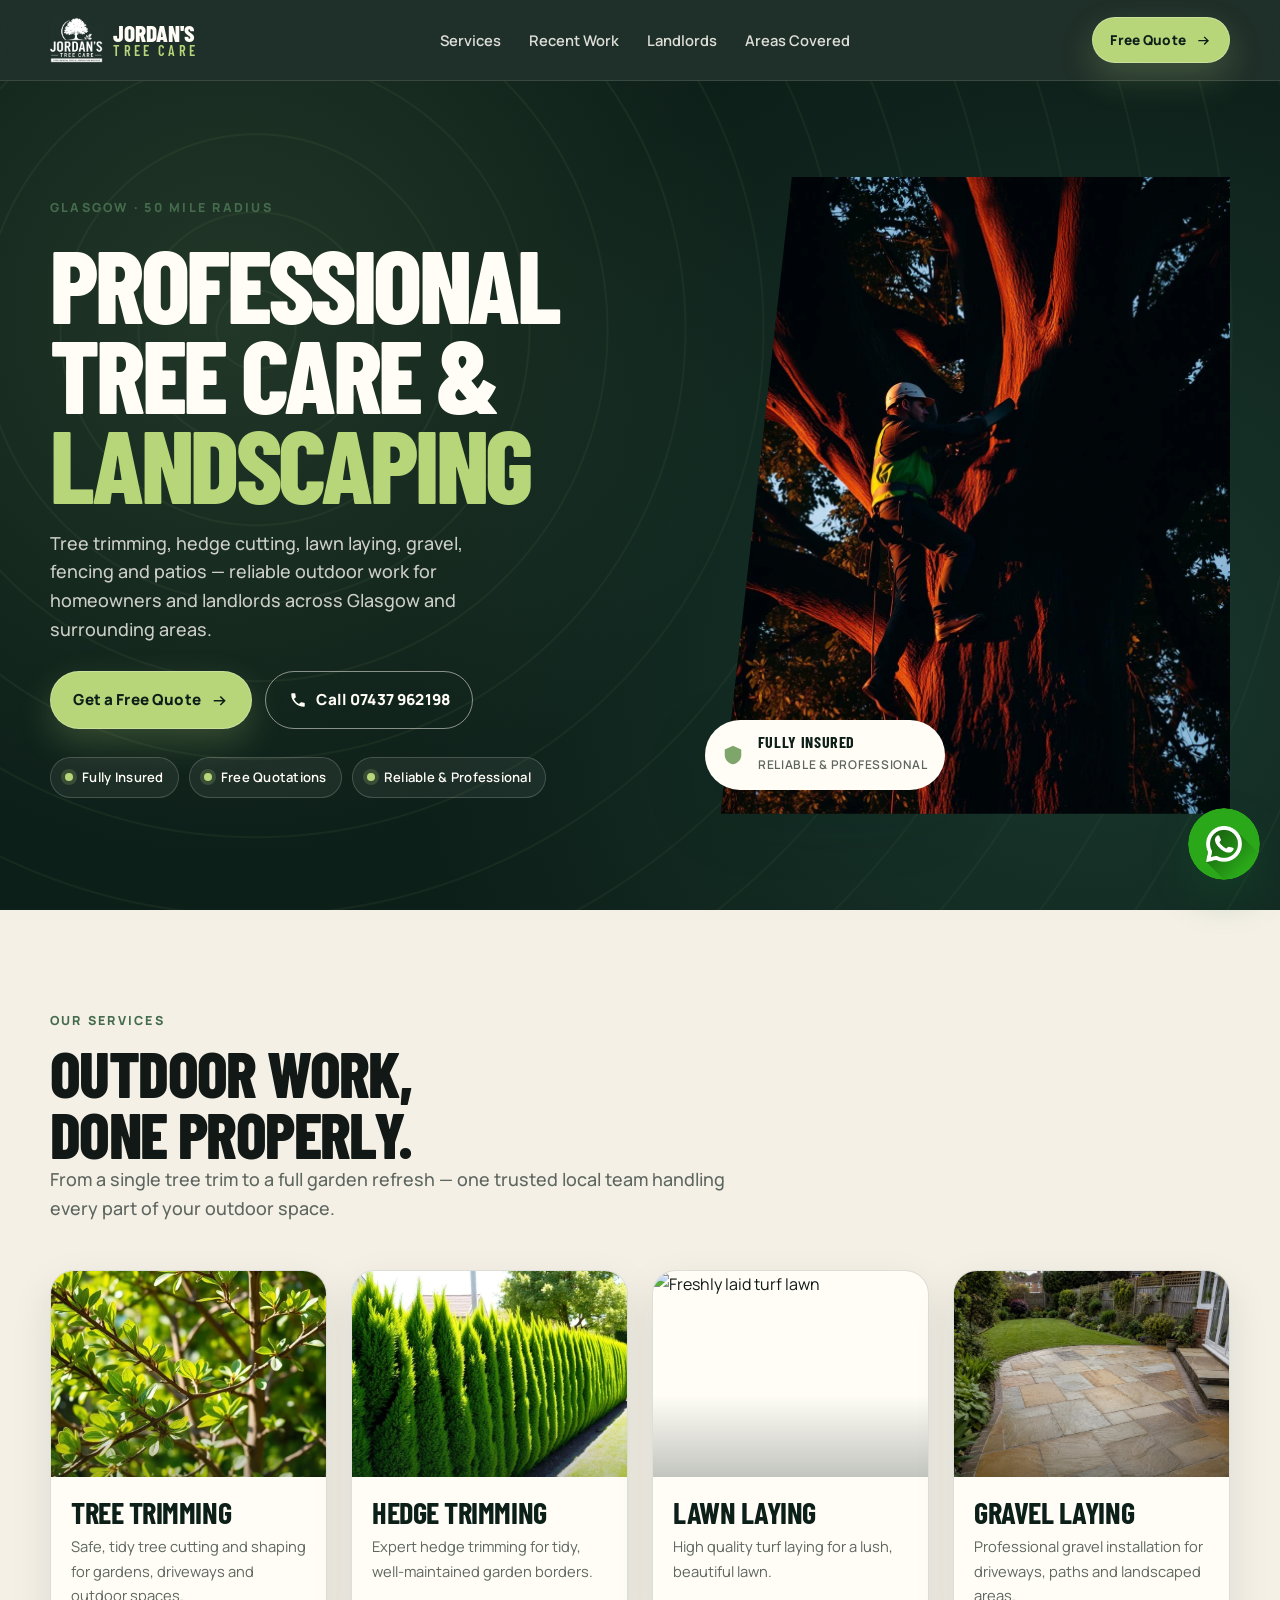
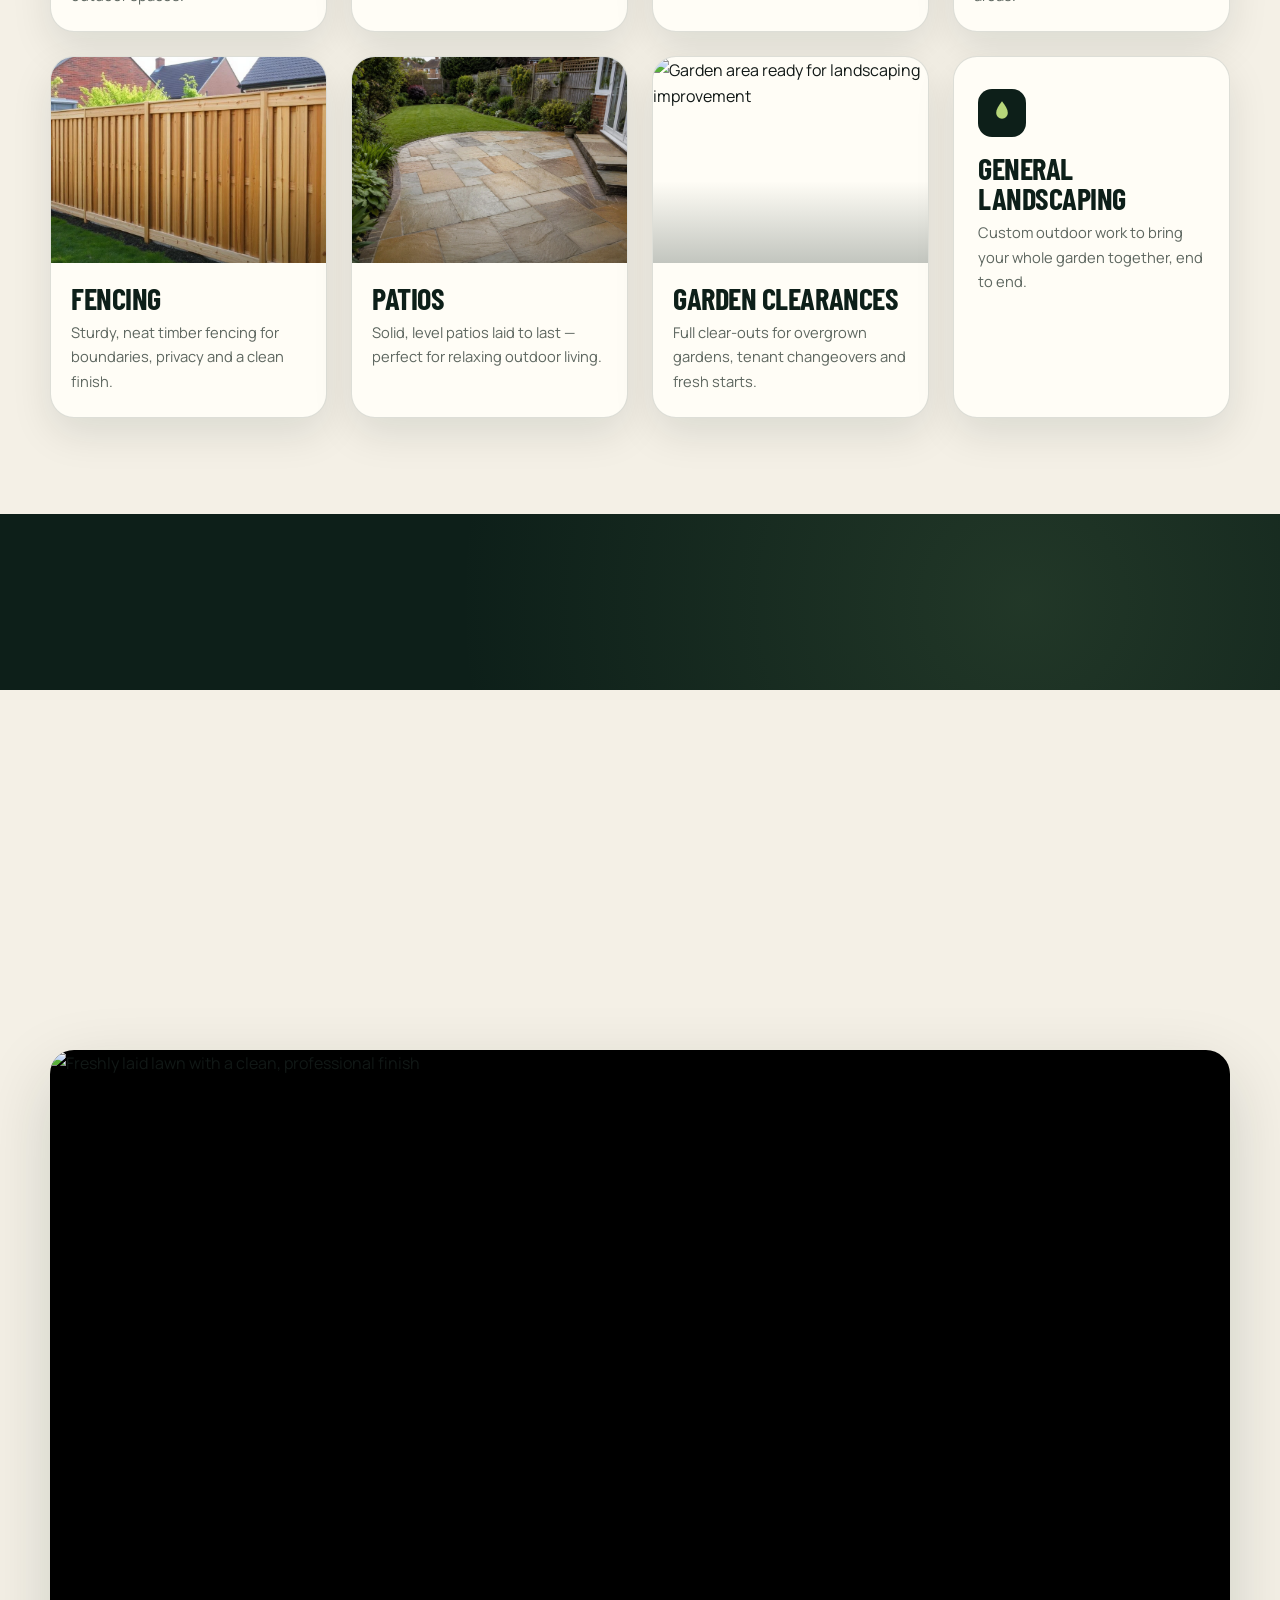
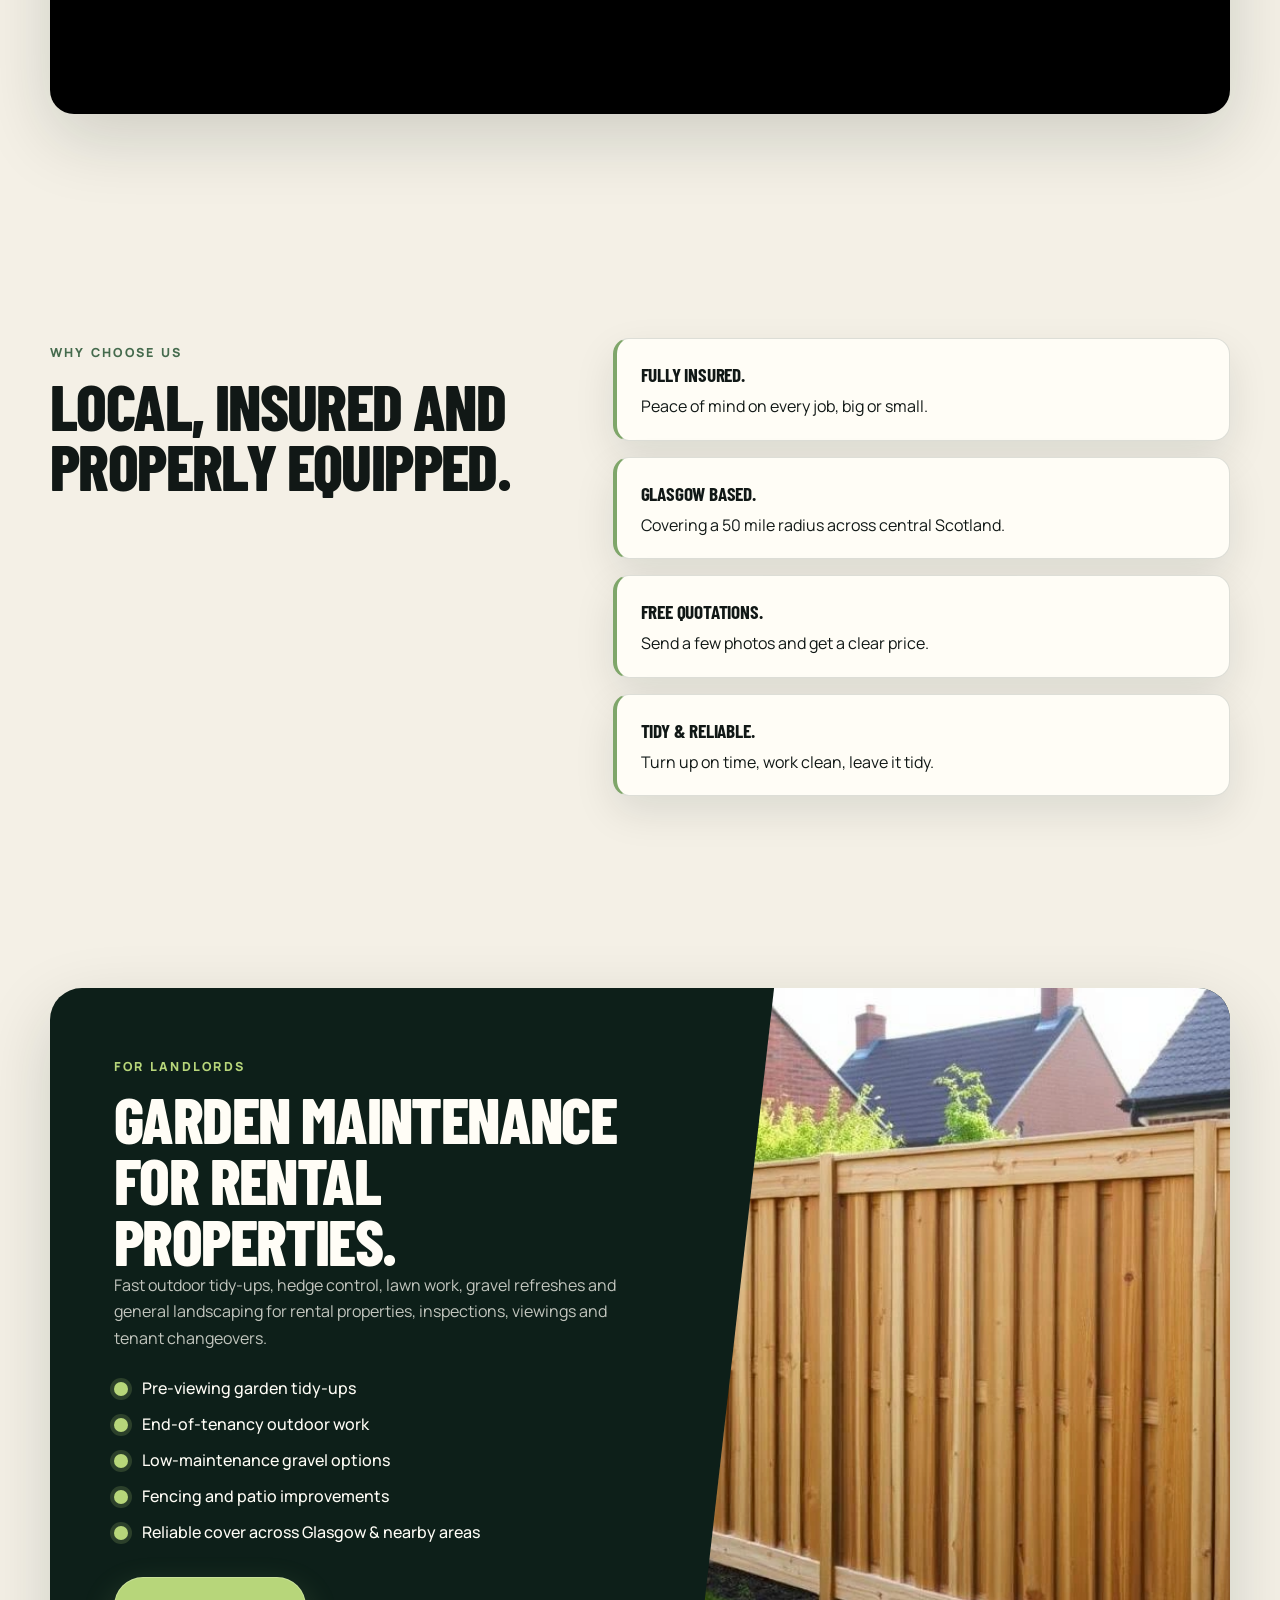
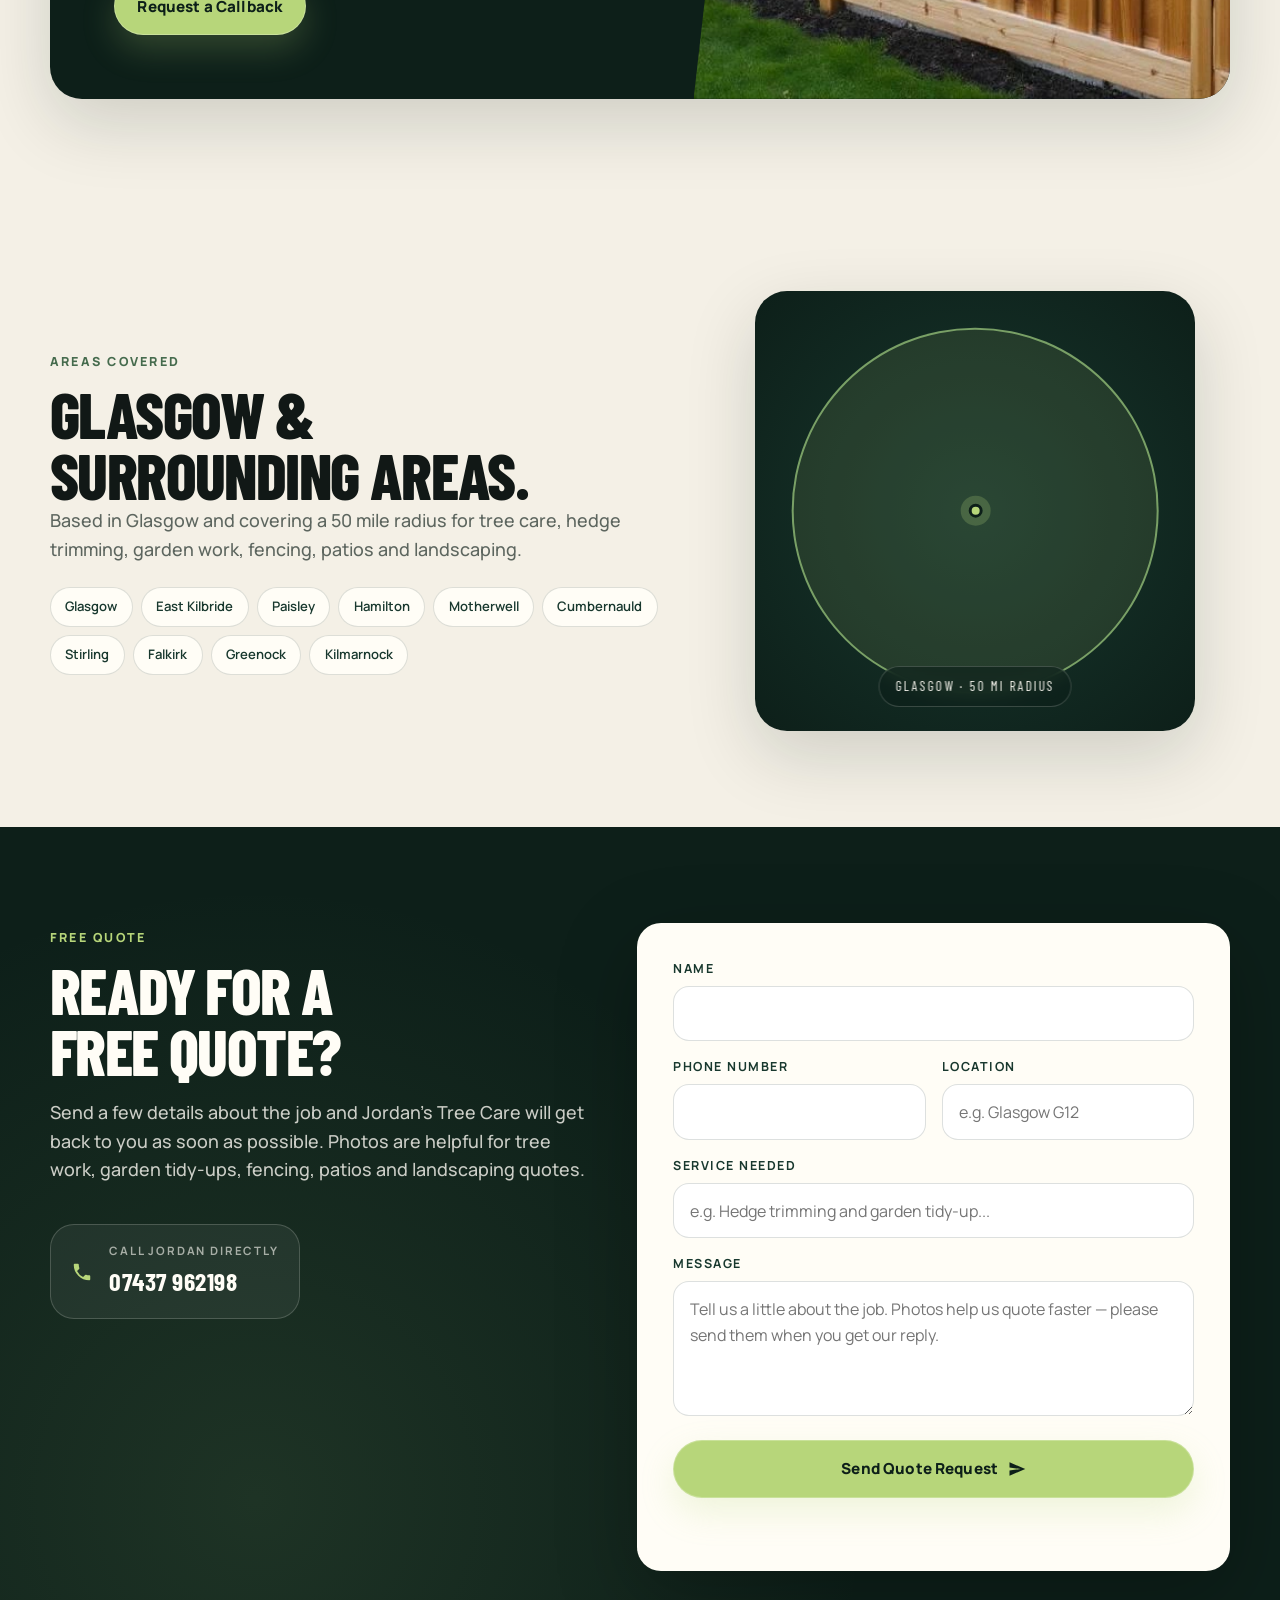
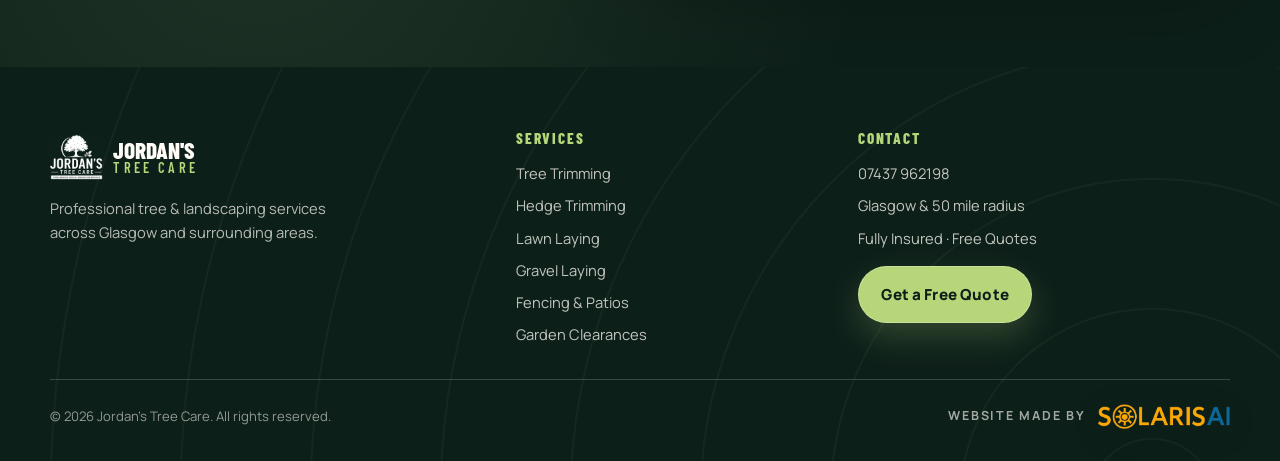
==== index.html @ fb79bbb8 "Add files via upload" ====
<!DOCTYPE html>
<html lang="en-GB">
<head>
  <meta charset="UTF-8">
  <meta name="viewport" content="width=device-width, initial-scale=1.0">
  <title>Jordan's Tree Care | Tree Care & Landscaping in Glasgow</title>
  <meta name="description" content="Professional tree care, hedge trimming, lawn laying, gravel work, fencing, patios and landscaping across Glasgow and surrounding areas. Free quotations available.">
  <link rel="icon" href="favicon.ico" type="image/x-icon">
  <link rel="shortcut icon" href="favicon.ico" type="image/x-icon">
  <link rel="stylesheet" href="styles.css">
</head>
<body>

<!-- HEADER -->
<header id="top" class="site-header">
  <div class="container header-inner">
    <a href="#top" class="logo" aria-label="Jordan's Tree Care home">
      <img src="assets/logo-small.png" alt="" class="logo-mark" width="320" height="273">
      <span class="logo-text">
        <span class="logo-top">Jordan's</span>
        <span class="logo-sub">Tree Care</span>
      </span>
    </a>
    <nav class="nav" aria-label="Primary">
      <ul>
        <li><a href="#services">Services</a></li>
        <li><a href="#work">Recent Work</a></li>
        <li><a href="#landlords">Landlords</a></li>
        <li><a href="#areas">Areas Covered</a></li>
      </ul>
    </nav>
    <a href="#quote" class="btn-primary header-cta">
      <span>Free Quote</span>
      <svg viewBox="0 0 24 24" width="16" height="16" aria-hidden="true"><path fill="currentColor" d="M5 12h12l-4-4 1.4-1.4L21 13l-6.6 6.4L13 18l4-4H5z"/></svg>
    </a>
    <button class="menu-toggle" id="menuToggle" aria-label="Open menu" aria-expanded="false" aria-controls="mobileMenu">
      <span></span><span></span><span></span>
    </button>
  </div>
  <div class="mobile-menu" id="mobileMenu" hidden>
    <a href="#services">Services</a>
    <a href="#work">Recent Work</a>
    <a href="#landlords">Landlords</a>
    <a href="#areas">Areas Covered</a>
    <a href="#quote" class="btn-primary">Get a Free Quote</a>
    <a href="tel:07437962198" class="btn-secondary">Call 07437 962198</a>
  </div>
</header>

<main>

<!-- HERO -->
<section id="hero" class="hero">
  <div class="hero-bg" aria-hidden="true"></div>
  <div class="container hero-grid">
    <div class="hero-text reveal">
      <span class="eyebrow">Glasgow · 50 Mile Radius</span>
      <h1 class="hero-title">Professional<br>Tree Care &<br><span class="accent">Landscaping</span></h1>
      <p class="text-large">Tree trimming, hedge cutting, lawn laying, gravel, fencing and patios &mdash; reliable outdoor work for homeowners and landlords across Glasgow and surrounding areas.</p>
      <div class="hero-ctas">
        <a href="#quote" class="btn-primary">
          Get a Free Quote
          <svg viewBox="0 0 24 24" width="18" height="18" aria-hidden="true"><path fill="currentColor" d="M5 12h12l-4-4 1.4-1.4L21 13l-6.6 6.4L13 18l4-4H5z"/></svg>
        </a>
        <a href="tel:07437962198" class="btn-secondary btn-secondary-light">
          <svg viewBox="0 0 24 24" width="18" height="18" aria-hidden="true"><path fill="currentColor" d="M6.6 10.8a15 15 0 006.6 6.6l2.2-2.2a1 1 0 011-.25 11.4 11.4 0 003.6.58 1 1 0 011 1V20a1 1 0 01-1 1A17 17 0 013 4a1 1 0 011-1h3.5a1 1 0 011 1 11.4 11.4 0 00.58 3.6 1 1 0 01-.25 1z"/></svg>
          Call 07437 962198
        </a>
      </div>
      <ul class="trust-row" aria-label="Trust signals">
        <li class="trust-badge"><span class="dot"></span>Fully Insured</li>
        <li class="trust-badge"><span class="dot"></span>Free Quotations</li>
        <li class="trust-badge"><span class="dot"></span>Reliable &amp; Professional</li>
      </ul>
    </div>
    <div class="hero-image reveal">
      <img src="assets/hero.webp" alt="Professional arborist climbing and pruning a large tree at golden hour" width="1024" height="1280" fetchpriority="high">
      <div class="hero-badge">
        <svg viewBox="0 0 24 24" width="22" height="22" aria-hidden="true"><path fill="currentColor" d="M12 2l9 4v6c0 5-3.8 9.4-9 10-5.2-.6-9-5-9-10V6z"/></svg>
        <div>
          <strong>Fully Insured</strong>
          <span>Reliable &amp; Professional</span>
        </div>
      </div>
    </div>
  </div>
</section>

<!-- SERVICES -->
<section id="services" class="section services">
  <div class="container">
    <div class="section-head reveal">
      <span class="eyebrow">Our Services</span>
      <h2>Outdoor work,<br>done properly.</h2>
      <p class="text-large">From a single tree trim to a full garden refresh &mdash; one trusted local team handling every part of your outdoor space.</p>
    </div>

    <div class="services-grid">
      <article class="service-card reveal" data-svc="tree">
        <div class="service-image"><img src="assets/tree-trimming.webp" alt="Freshly trimmed tree branches"></div>
        <div class="service-body">
          <h3>Tree Trimming</h3>
          <p>Safe, tidy tree cutting and shaping for gardens, driveways and outdoor spaces.</p>
        </div>
      </article>
      <article class="service-card reveal" data-svc="hedge">
        <div class="service-image"><img src="assets/hedge-trimming.webp" alt="Neatly trimmed garden hedge"></div>
        <div class="service-body">
          <h3>Hedge Trimming</h3>
          <p>Expert hedge trimming for tidy, well-maintained garden borders.</p>
        </div>
      </article>
      <article class="service-card reveal" data-svc="lawn">
        <div class="service-image"><img src="assets/lawn-laying.webp" alt="Freshly laid turf lawn"></div>
        <div class="service-body">
          <h3>Lawn Laying</h3>
          <p>High quality turf laying for a lush, beautiful lawn.</p>
        </div>
      </article>
      <article class="service-card reveal" data-svc="gravel">
        <div class="service-image"><img src="assets/patio.webp" alt="Decorative gravel and hard landscaping area"></div>
        <div class="service-body">
          <h3>Gravel Laying</h3>
          <p>Professional gravel installation for driveways, paths and landscaped areas.</p>
        </div>
      </article>
      <article class="service-card reveal" data-svc="fence">
        <div class="service-image"><img src="assets/fencing.webp" alt="New wooden garden fence"></div>
        <div class="service-body">
          <h3>Fencing</h3>
          <p>Sturdy, neat timber fencing for boundaries, privacy and a clean finish.</p>
        </div>
      </article>
      <article class="service-card reveal" data-svc="patio">
        <div class="service-image"><img src="assets/patio.webp" alt="Modern stone patio"></div>
        <div class="service-body">
          <h3>Patios</h3>
          <p>Solid, level patios laid to last &mdash; perfect for relaxing outdoor living.</p>
        </div>
      </article>
      <article class="service-card reveal" data-svc="clear">
        <div class="service-image"><img src="assets/overgrown.webp" alt="Garden area ready for landscaping improvement"></div>
        <div class="service-body">
          <h3>Garden Clearances</h3>
          <p>Full clear-outs for overgrown gardens, tenant changeovers and fresh starts.</p>
        </div>
      </article>
      <article class="service-card reveal" data-svc="land">
        <div class="service-body service-body-only">
          <div class="svc-icon" aria-hidden="true">
            <svg viewBox="0 0 24 24" width="28" height="28"><path fill="currentColor" d="M12 2c3 4 5 7 5 10a5 5 0 11-10 0c0-3 2-6 5-10z"/></svg>
          </div>
          <h3>General Landscaping</h3>
          <p>Custom outdoor work to bring your whole garden together, end to end.</p>
        </div>
      </article>
    </div>
  </div>
</section>

<!-- DARK QUOTE BAND -->
<section class="band">
  <div class="container band-inner reveal">
    <div>
      <span class="eyebrow eyebrow-light">Free Quotation</span>
      <h2 class="band-title">Quality work you can trust.</h2>
    </div>
    <a href="#quote" class="btn-primary">
      Get a Free Quote
      <svg viewBox="0 0 24 24" width="18" height="18" aria-hidden="true"><path fill="currentColor" d="M5 12h12l-4-4 1.4-1.4L21 13l-6.6 6.4L13 18l4-4H5z"/></svg>
    </a>
  </div>
</section>

<!-- RECENT WORK -->
<section id="work" class="section work">
  <div class="container">
    <div class="section-head reveal">
      <span class="eyebrow">Recent Work</span>
      <h2>Real gardens,<br>real transformations.</h2>
      <p class="text-large">From tidy hedge cuts to full garden refreshes &mdash; the focus is always clean, reliable work and a professional finish.</p>
    </div>

    <figure class="work-feature reveal">
      <img src="assets/nicelawn.webp" alt="Freshly laid lawn with a clean, professional finish">
    </figure>
  </div>
</section>

<!-- WHY US -->
<section id="why-us" class="section why">
  <div class="container why-grid">
    <div class="reveal">
      <span class="eyebrow">Why Choose Us</span>
      <h2>Local, insured and properly equipped.</h2>
    </div>
    <ul class="why-list reveal">
      <li><strong>Fully Insured.</strong> Peace of mind on every job, big or small.</li>
      <li><strong>Glasgow Based.</strong> Covering a 50 mile radius across central Scotland.</li>
      <li><strong>Free Quotations.</strong> Send a few photos and get a clear price.</li>
      <li><strong>Tidy &amp; Reliable.</strong> Turn up on time, work clean, leave it tidy.</li>
    </ul>
  </div>
</section>

<!-- LANDLORDS -->
<section id="landlords" class="section landlords">
  <div class="container landlords-card reveal">
    <div class="landlords-text">
      <span class="eyebrow">For Landlords</span>
      <h2>Garden maintenance<br>for rental properties.</h2>
      <p>Fast outdoor tidy-ups, hedge control, lawn work, gravel refreshes and general landscaping for rental properties, inspections, viewings and tenant changeovers.</p>
      <ul class="check-list">
        <li>Pre-viewing garden tidy-ups</li>
        <li>End-of-tenancy outdoor work</li>
        <li>Low-maintenance gravel options</li>
        <li>Fencing and patio improvements</li>
        <li>Reliable cover across Glasgow &amp; nearby areas</li>
      </ul>
      <a href="#quote" class="btn-primary">Request a Callback</a>
    </div>
    <div class="landlords-img" aria-hidden="true">
      <img src="assets/fencing.webp" alt="">
    </div>
  </div>
</section>

<!-- AREAS -->
<section id="areas" class="section areas">
  <div class="container areas-grid">
    <div class="reveal">
      <span class="eyebrow">Areas Covered</span>
      <h2>Glasgow &amp;<br>surrounding areas.</h2>
      <p class="text-large">Based in Glasgow and covering a 50 mile radius for tree care, hedge trimming, garden work, fencing, patios and landscaping.</p>
      <div class="area-chips">
        <span>Glasgow</span><span>East Kilbride</span><span>Paisley</span><span>Hamilton</span>
        <span>Motherwell</span><span>Cumbernauld</span><span>Stirling</span><span>Falkirk</span>
        <span>Greenock</span><span>Kilmarnock</span>
      </div>
    </div>
    <div class="area-card area-map-card">
      <iframe
        class="service-map-frame"
        title="Map showing the Jordan's Tree Care service area around Glasgow"
        loading="lazy"
        referrerpolicy="no-referrer-when-downgrade"
        src="https://www.openstreetmap.org/export/embed.html?bbox=-5.798%2C54.995%2C-2.706%2C56.734&layer=mapnik&marker=55.8642%2C-4.2518"
      ></iframe>
      <div class="service-map-blocker" aria-hidden="true"></div>
      <div class="service-radius-ring" aria-hidden="true">
        <div class="service-radius-dot"></div>
      </div>
      <span class="area-label">Glasgow &middot; 50 mi radius</span>
    </div>
  </div>
</section>

<!-- QUOTE -->
<section id="quote" class="section quote">
  <div class="container quote-grid">
    <div class="reveal">
      <span class="eyebrow eyebrow-light">Free Quote</span>
      <h2 class="quote-title">Ready for a<br>free quote?</h2>
      <p class="text-large">Send a few details about the job and Jordan's Tree Care will get back to you as soon as possible. Photos are helpful for tree work, garden tidy-ups, fencing, patios and landscaping quotes.</p>
      <a href="tel:07437962198" class="phone-cta">
        <svg viewBox="0 0 24 24" width="22" height="22" aria-hidden="true"><path fill="currentColor" d="M6.6 10.8a15 15 0 006.6 6.6l2.2-2.2a1 1 0 011-.25 11.4 11.4 0 003.6.58 1 1 0 011 1V20a1 1 0 01-1 1A17 17 0 013 4a1 1 0 011-1h3.5a1 1 0 011 1 11.4 11.4 0 00.58 3.6 1 1 0 01-.25 1z"/></svg>
        <span>
          <small>Call Jordan directly</small>
          <strong>07437 962198</strong>
        </span>
      </a>
    </div>

    <form class="quote-form reveal" id="quoteForm" novalidate>
      <div class="field">
        <label for="name">Name</label>
        <input id="name" name="name" type="text" required autocomplete="name">
      </div>
      <div class="field-row">
        <div class="field">
          <label for="phone">Phone number</label>
          <input id="phone" name="phone" type="tel" required autocomplete="tel">
        </div>
        <div class="field">
          <label for="location">Location</label>
          <input id="location" name="location" type="text" placeholder="e.g. Glasgow G12" required>
        </div>
      </div>
      <div class="field">
        <label for="service">Service needed</label>
        <input id="service" name="service" type="text" placeholder="e.g. Hedge trimming and garden tidy-up..." required>
      </div>
      <div class="field">
        <label for="message">Message</label>
        <textarea id="message" name="message" rows="4" placeholder="Tell us a little about the job. Photos help us quote faster — please send them when you get our reply."></textarea>
      </div>
      <button type="submit" class="btn-primary btn-block">
        Send Quote Request
        <svg viewBox="0 0 24 24" width="18" height="18" aria-hidden="true"><path fill="currentColor" d="M2 21l21-9L2 3v7l15 2-15 2z"/></svg>
      </button>
      <p class="form-note" id="formNote" role="status"></p>
    </form>
  </div>
</section>

</main>

<!-- FOOTER -->
<footer id="footer" class="footer">
  <div class="container footer-grid">
    <div>
      <div class="logo logo-footer">
        <img src="assets/logo-small.png" alt="" class="logo-mark logo-mark-light" width="320" height="273">
        <span class="logo-text">
          <span class="logo-top">Jordan's</span>
          <span class="logo-sub">Tree Care</span>
        </span>
      </div>
      <p>Professional tree &amp; landscaping services across Glasgow and surrounding areas.</p>
    </div>
    <div>
      <h4>Services</h4>
      <ul>
        <li>Tree Trimming</li>
        <li>Hedge Trimming</li>
        <li>Lawn Laying</li>
        <li>Gravel Laying</li>
        <li>Fencing &amp; Patios</li>
        <li>Garden Clearances</li>
      </ul>
    </div>
    <div>
      <h4>Contact</h4>
      <ul>
        <li><a href="tel:07437962198">07437 962198</a></li>
        <li>Glasgow &amp; 50 mile radius</li>
        <li>Fully Insured · Free Quotes</li>
      </ul>
      <a href="#quote" class="btn-primary footer-cta">Get a Free Quote</a>
    </div>
  </div>
  <div class="container copyright">
    <span>&copy; <span id="year"></span> Jordan's Tree Care. All rights reserved.</span>
    <div class="copyright-links">
      <a
        href="https://solarisai.co.uk"
        class="site-credit"
        aria-label="Website made by Solaris AI"
        target="_blank"
        rel="noopener noreferrer"
      >
        <span class="site-credit-text">Website made by</span>
        <img src="assets/solarisai.webp" alt="Solaris AI" class="site-credit-logo" width="158" height="30">
      </a>
    </div>
  </div>
</footer>

<a
  href="https://wa.me/447437962198?text=Hi%20Jordan%2C%20I%27m%20looking%20for%20a%20quote%20for%20some%20garden%20work."
  class="whatsapp-float"
  aria-label="Message Jordan on WhatsApp"
  target="_blank"
  rel="noopener noreferrer"
>
  <img src="assets/whatsapp.webp" alt="" aria-hidden="true" class="whatsapp-float-icon" width="56" height="56">
</a>

<!-- STICKY MOBILE CTA -->
<div class="sticky-cta" aria-hidden="false">
  <a href="tel:07437962198" class="btn-secondary btn-secondary-light">
    <svg viewBox="0 0 24 24" width="18" height="18" aria-hidden="true"><path fill="currentColor" d="M6.6 10.8a15 15 0 006.6 6.6l2.2-2.2a1 1 0 011-.25 11.4 11.4 0 003.6.58 1 1 0 011 1V20a1 1 0 01-1 1A17 17 0 013 4a1 1 0 011-1h3.5a1 1 0 011 1 11.4 11.4 0 00.58 3.6 1 1 0 01-.25 1z"/></svg>
    Call
  </a>
  <a href="#quote" class="btn-primary">Free Quote</a>
</div>

<script src="script.js"></script>
</body>
</html>
---- styles.css ----
@import url('https://fonts.googleapis.com/css2?family=Barlow+Condensed:wght@600;700;800&family=Manrope:wght@400;500;600;700;800&display=swap');

/* ============ TOKENS ============ */
:root {
  --forest-950: #0D1F19;
  --forest-900: #10231D;
  --forest-800: #18382E;
  --forest-700: #224A3D;
  --moss-600: #456B4D;
  --leaf-500: #7FA66A;
  --leaf-300: #B7D67A;
  --cream-100: #F4F0E6;
  --cream-50: #FFFDF6;
  --stone-200: #D8D3C6;
  --stone-500: #918A7B;
  --bark-600: #7A5635;
  --charcoal-950: #111816;
  --white: #fff;
  --black: #000;

  --bg-main: var(--cream-100);
  --bg-light: var(--cream-50);
  --bg-dark: var(--forest-950);
  --text-main: var(--charcoal-950);
  --text-muted: #5D665F;
  --text-on-dark: var(--cream-50);
  --border-soft: rgba(16,35,29,.14);
  --border-dark: rgba(255,253,246,.18);
  --cta-bg: var(--leaf-300);
  --cta-text: var(--forest-950);
  --cta-hover: #C8E58F;

  --space-1:.25rem; --space-2:.5rem; --space-3:.75rem; --space-4:1rem;
  --space-5:1.5rem; --space-6:2rem; --space-7:3rem; --space-8:4rem;
  --space-9:6rem; --space-10:8rem;

  --radius-sm:.5rem; --radius-md:1rem; --radius-lg:1.5rem; --radius-xl:2rem; --radius-pill:999px;

  --shadow-soft:0 16px 40px rgba(13,31,25,.10);
  --shadow-medium:0 24px 70px rgba(13,31,25,.16);
  --shadow-dark:0 24px 80px rgba(0,0,0,.25);

  --ease-standard:cubic-bezier(.2,.8,.2,1);
  --ease-soft:cubic-bezier(.16,1,.3,1);
  --duration-fast:180ms; --duration-med:280ms; --duration-slow:520ms;
  --mobile-header-offset: 0px;
}

/* ============ RESET / BASE ============ */
*,*::before,*::after{box-sizing:border-box}
html{font-size:16px;scroll-behavior:smooth}
body{
  margin:0;
  background:var(--bg-main);
  color:var(--text-main);
  font-family:"Manrope",Inter,system-ui,sans-serif;
  font-size:1rem;
  line-height:1.65;
  -webkit-font-smoothing:antialiased;
}
img{max-width:100%;display:block}
button{font:inherit;cursor:pointer;border:0;background:none;color:inherit}
a{color:inherit;text-decoration:none}
ul{margin:0;padding:0;list-style:none}
:focus-visible{outline:3px solid var(--leaf-300);outline-offset:4px;border-radius:6px}

/* ============ TYPO ============ */
h1,h2,h3,h4{margin:0;color:inherit;font-family:"Barlow Condensed","Arial Narrow",sans-serif;text-transform:uppercase;font-weight:800;letter-spacing:-.025em;line-height:.95}
h1{font-size:clamp(3rem,7vw,6rem);letter-spacing:-.03em}
h2{font-size:clamp(2.3rem,5vw,4.5rem)}
h3{font-size:clamp(1.4rem,2.4vw,1.9rem);font-weight:700;letter-spacing:-.015em;line-height:1}
h4{font-size:1.05rem;letter-spacing:.04em}
p{margin:0 0 1rem}
.text-large{font-size:clamp(1.05rem,1.4vw,1.25rem);line-height:1.6;font-weight:500;color:var(--text-muted)}
.eyebrow{display:inline-block;font-family:"Manrope",sans-serif;font-size:.78rem;line-height:1;font-weight:800;letter-spacing:.18em;text-transform:uppercase;color:var(--moss-600);margin-bottom:1rem}
.eyebrow-light{color:var(--leaf-300)}
.accent{color:var(--leaf-300)}

/* ============ LAYOUT ============ */
.container{width:min(100% - 2rem,1180px);margin-inline:auto}
@media(min-width:1200px){.container{width:min(100% - 4rem,1180px)}}
.section{padding-block:var(--space-9)}
@media(max-width:1023px){.section{padding-block:var(--space-8)}}
@media(max-width:767px){.section{padding-block:var(--space-7)}}
.section-head{max-width:720px;margin-bottom:var(--space-7)}

/* ============ BUTTONS ============ */
.btn-primary,.btn-secondary{
  display:inline-flex;align-items:center;justify-content:center;gap:.6rem;
  min-height:48px;padding:.95rem 1.4rem;border-radius:var(--radius-pill);
  font-weight:800;text-decoration:none;font-size:.95rem;letter-spacing:.01em;
  transition:transform 220ms var(--ease-standard),background 220ms,box-shadow 220ms,border-color 220ms;
  white-space:nowrap;
}
.btn-primary{background:var(--cta-bg);color:var(--cta-text);border:1px solid rgba(255,253,246,.25);box-shadow:0 14px 34px rgba(183,214,122,.22)}
.btn-primary:hover{background:var(--cta-hover);transform:translateY(-2px);box-shadow:0 18px 46px rgba(183,214,122,.30)}
.btn-primary svg{transition:transform 220ms var(--ease-standard)}
.btn-primary:hover svg{transform:translateX(3px)}
.btn-secondary{background:transparent;color:var(--forest-950);border:1.5px solid currentColor}
.btn-secondary:hover{background:var(--forest-950);color:var(--cream-50)}
.btn-secondary-light{color:var(--cream-50);border-color:rgba(255,253,246,.5)}
.btn-secondary-light:hover{background:var(--cream-50);color:var(--forest-950)}
.btn-block{width:100%;margin-top:.5rem}

/* ============ HEADER ============ */
.site-header{
  position:fixed;top:0;left:0;right:0;z-index:100;
  width:100%;
  background:rgba(13,31,25,.92);
  backdrop-filter:blur(16px);
  -webkit-backdrop-filter:blur(16px);
  border-bottom:1px solid rgba(255,253,246,.12);
  color:var(--cream-50);
}
main{padding-top:var(--mobile-header-offset)}
.header-inner{display:flex;align-items:center;justify-content:space-between;gap:1.5rem;padding-block:.85rem}
.logo{display:flex;align-items:center;gap:.65rem}
.logo-mark{width:53px;height:53px;object-fit:contain;filter:brightness(0) invert(1)}
.logo-text{display:flex;flex-direction:column;line-height:.95;font-family:"Barlow Condensed",sans-serif;text-transform:uppercase}
.logo-top{font-weight:800;font-size:1.45rem;letter-spacing:-.01em}
.logo-sub{font-weight:600;font-size:.9rem;letter-spacing:.22em;color:var(--leaf-300)}
.nav ul{display:flex;gap:1.75rem}
.nav a{font-size:.92rem;font-weight:600;color:var(--cream-50);opacity:.85;transition:opacity 180ms,color 180ms}
.nav a:hover{opacity:1;color:var(--leaf-300)}
.header-cta{padding:.7rem 1.1rem;min-height:42px;font-size:.85rem}
.menu-toggle{display:none;width:42px;height:42px;flex-direction:column;justify-content:center;align-items:center;gap:5px;border-radius:8px}
.menu-toggle span{display:block;width:22px;height:2px;background:var(--cream-50);transition:transform .25s,opacity .2s}
.menu-toggle[aria-expanded="true"] span:nth-child(1){transform:translateY(7px) rotate(45deg)}
.menu-toggle[aria-expanded="true"] span:nth-child(2){opacity:0}
.menu-toggle[aria-expanded="true"] span:nth-child(3){transform:translateY(-7px) rotate(-45deg)}
.mobile-menu{display:none;flex-direction:column;gap:.6rem;padding:1rem 1.25rem 1.5rem;border-top:1px solid rgba(255,253,246,.1);background:var(--forest-950)}
.mobile-menu a{padding:.6rem 0;font-weight:600;border-bottom:1px solid rgba(255,253,246,.08)}
.mobile-menu .btn-primary,.mobile-menu .btn-secondary{margin-top:.5rem;border-bottom:0}
@media(max-width:900px){
  .nav,.header-cta{display:none}
  .menu-toggle{display:flex}
  .mobile-menu[data-open="true"]{display:flex}
}
/* ============ HERO ============ */
.hero{position:relative;background:var(--forest-950);color:var(--cream-50);overflow:hidden;padding-block:var(--space-9) var(--space-9)}
.hero-bg{
  position:absolute;inset:0;
  background:
    radial-gradient(circle at 18% 28%,rgba(127,166,106,.18),transparent 45%),
    radial-gradient(circle at 85% 70%,rgba(34,74,61,.55),transparent 55%),
    repeating-radial-gradient(circle at 20% 30%,transparent 0 38px,rgba(183,214,122,.06) 39px 40px,transparent 41px 78px);
  pointer-events:none;
}
.hero-grid{position:relative;display:grid;grid-template-columns:1.1fr .9fr;gap:var(--space-7);align-items:center;z-index:1}
.hero-title{font-family:"Barlow Condensed",sans-serif;font-size:clamp(3.2rem,8vw,6.5rem);line-height:.88;font-weight:800;letter-spacing:-.035em;text-transform:uppercase;margin:.5rem 0 1.25rem}
.hero-text .text-large{color:rgba(255,253,246,.78);max-width:38ch}
.hero-ctas{display:flex;flex-wrap:wrap;gap:.85rem;margin:1.75rem 0 1.75rem}
.trust-row{display:flex;flex-wrap:wrap;gap:.6rem}
.trust-badge{display:inline-flex;align-items:center;gap:.55rem;padding:.55rem .9rem;border-radius:var(--radius-pill);background:rgba(255,253,246,.06);border:1px solid rgba(255,253,246,.18);font-size:.82rem;font-weight:600;letter-spacing:.02em}
.trust-badge .dot{width:8px;height:8px;border-radius:50%;background:var(--leaf-300);box-shadow:0 0 0 4px rgba(183,214,122,.18)}
.hero-image{position:relative}
.hero-image img{
  width:100%;aspect-ratio:4/5;object-fit:cover;
  clip-path:polygon(14% 0,100% 0,100% 100%,0 100%);
  border-radius:0;
  box-shadow:var(--shadow-dark);
}
.hero-badge{
  position:absolute;left:-1rem;bottom:1.5rem;
  display:flex;align-items:center;gap:.85rem;
  padding:.85rem 1.1rem;
  background:var(--cream-50);color:var(--forest-950);
  border-radius:var(--radius-pill);
  box-shadow:var(--shadow-medium);
}
.hero-badge svg{color:var(--leaf-500)}
.hero-badge strong{display:block;font-family:"Barlow Condensed",sans-serif;text-transform:uppercase;letter-spacing:.04em;line-height:1}
.hero-badge span{font-size:.75rem;color:var(--text-muted);letter-spacing:.06em;text-transform:uppercase;font-weight:600}
@media(max-width:900px){
  .hero-grid{grid-template-columns:1fr;gap:var(--space-6)}
  .hero-image img{aspect-ratio:5/4;clip-path:polygon(8% 0,100% 0,100% 100%,0 100%)}
}

/* ============ SERVICES ============ */
.services-grid{display:grid;grid-template-columns:repeat(4,1fr);gap:1.5rem}
@media(max-width:1023px){.services-grid{grid-template-columns:repeat(2,1fr)}}
@media(max-width:520px){.services-grid{grid-template-columns:1fr;gap:1rem}}
.service-card{
  position:relative;overflow:hidden;border-radius:var(--radius-lg);
  background:var(--cream-50);border:1px solid var(--border-soft);
  box-shadow:var(--shadow-soft);
  transition:transform 280ms var(--ease-standard),border-color 280ms,box-shadow 280ms;
  display:flex;flex-direction:column;
}
.service-card:hover{transform:translateY(-6px);border-color:rgba(127,166,106,.6);box-shadow:var(--shadow-medium)}
.service-image{aspect-ratio:4/3;overflow:hidden;position:relative}
.service-image img{width:100%;height:100%;object-fit:cover;transition:transform 600ms var(--ease-soft)}
.service-card:hover .service-image img{transform:scale(1.06)}
.service-image::after{
  content:"";position:absolute;inset:auto 0 0 0;height:40%;
  background:linear-gradient(to top,rgba(13,31,25,.25),transparent);
}
.service-body{padding:1.25rem 1.25rem 1.5rem}
.service-body h3{margin-bottom:.4rem;color:var(--forest-950)}
.service-body p{font-size:.92rem;color:var(--text-muted);margin:0}
.service-body-only{padding:2rem 1.5rem}
.svc-icon{
  width:48px;height:48px;border-radius:14px;
  background:var(--forest-950);color:var(--leaf-300);
  display:flex;align-items:center;justify-content:center;margin-bottom:1rem;
}

/* ============ DARK BAND ============ */
.band{background:var(--forest-950);color:var(--cream-50);padding-block:var(--space-7);position:relative;overflow:hidden}
.band::before{
  content:"";position:absolute;inset:0;
  background:radial-gradient(circle at 80% 50%,rgba(127,166,106,.18),transparent 55%);
  pointer-events:none;
}
.band-inner{position:relative;display:flex;align-items:center;justify-content:space-between;gap:2rem;flex-wrap:wrap}
.band-title{font-size:clamp(2rem,3.5vw,3rem);margin:0}

/* ============ WORK ============ */
.work-feature{
  margin:0 0 2rem;
  border-radius:var(--radius-lg);
  overflow:hidden;
  box-shadow:var(--shadow-medium);
  aspect-ratio:16/9;
  background:#000;
}
.work-feature img{
  width:100%;
  height:100%;
  object-fit:cover;
  display:block;
}
@media(max-width:520px){.work-feature{aspect-ratio:4/3}}
.gallery img{width:100%;aspect-ratio:16/9;object-fit:cover;border-radius:var(--radius-lg);box-shadow:var(--shadow-soft)}
@media(max-width:520px){.gallery img{aspect-ratio:4/3}}

/* ============ WHY ============ */
.why-grid{display:grid;grid-template-columns:1fr 1.2fr;gap:var(--space-7);align-items:start}
@media(max-width:900px){.why-grid{grid-template-columns:1fr}}
.why-list{display:grid;gap:1rem}
.why-list li{
  padding:1.25rem 1.5rem;background:var(--cream-50);border:1px solid var(--border-soft);
  border-radius:var(--radius-md);box-shadow:var(--shadow-soft);
  border-left:4px solid var(--leaf-500);
}
.why-list strong{display:block;font-family:"Barlow Condensed",sans-serif;text-transform:uppercase;letter-spacing:-.01em;font-size:1.2rem;margin-bottom:.15rem}

/* ============ LANDLORDS ============ */
.landlords-card{
  display:grid;grid-template-columns:1.2fr 1fr;gap:0;
  background:var(--forest-950);color:var(--cream-50);
  border-radius:var(--radius-xl);overflow:hidden;
  box-shadow:var(--shadow-medium);
}
.landlords-text{padding:clamp(2rem,5vw,4rem)}
.landlords-text .eyebrow{color:var(--leaf-300)}
.landlords-text p{color:rgba(255,253,246,.75)}
.check-list{display:grid;gap:.6rem;margin:1.5rem 0 2rem}
.check-list li{padding-left:1.75rem;position:relative;font-weight:500}
.check-list li::before{
  content:"";position:absolute;left:0;top:.45rem;width:14px;height:14px;border-radius:50%;
  background:var(--leaf-300);box-shadow:0 0 0 4px rgba(183,214,122,.18);
}
.landlords-img{position:relative;min-height:300px}
.landlords-img img{position:absolute;inset:0;width:100%;height:100%;object-fit:cover;clip-path:polygon(15% 0,100% 0,100% 100%,0 100%)}
@media(max-width:900px){.landlords-card{grid-template-columns:1fr}.landlords-img img{clip-path:polygon(0 12%,100% 0,100% 100%,0 100%)}}

/* ============ AREAS ============ */
.areas-grid{display:grid;grid-template-columns:1.1fr .9fr;gap:var(--space-7);align-items:center}
@media(max-width:900px){.areas-grid{grid-template-columns:1fr}}
.area-chips{display:flex;flex-wrap:wrap;gap:.5rem;margin-top:1.5rem}
.area-chips span{padding:.5rem .9rem;background:var(--cream-50);border:1px solid var(--border-soft);border-radius:var(--radius-pill);font-size:.82rem;font-weight:600;color:var(--forest-800)}
.area-card{
  position:relative;aspect-ratio:1/1;max-width:440px;margin-inline:auto;width:100%;
  background:radial-gradient(circle at center,var(--forest-800),var(--forest-950));
  border-radius:var(--radius-xl);overflow:hidden;color:var(--leaf-300);
  display:flex;align-items:center;justify-content:center;
  box-shadow:var(--shadow-medium);
}
.area-map-card{padding:0}
.service-map-frame{
  position:absolute;inset:0;z-index:1;
  width:100%;height:100%;border:0;display:block;
  filter:saturate(.92) contrast(1.02);
}
.service-map-blocker{
  position:absolute;inset:0;z-index:2;
  background:transparent;
}
.service-radius-ring{
  position:absolute;left:50%;top:50%;z-index:3;
  width:83.333%;height:83.333%;
  transform:translate(-50%,-50%);
  border-radius:50%;
  border:2px solid rgba(127,166,106,.95);
  background:rgba(183,214,122,.14);
  box-shadow:0 0 0 999px rgba(13,31,25,.12) inset;
  pointer-events:none;
}
.service-radius-dot{
  position:absolute;left:50%;top:50%;
  width:14px;height:14px;
  transform:translate(-50%,-50%);
  border-radius:50%;
  background:var(--leaf-300);
  border:3px solid var(--forest-950);
  box-shadow:0 0 0 8px rgba(183,214,122,.22);
}
.area-card .area-label{position:absolute;bottom:1.5rem;left:50%;transform:translateX(-50%);font-family:"Barlow Condensed",sans-serif;text-transform:uppercase;letter-spacing:.15em;font-size:.85rem;color:var(--cream-50);background:rgba(13,31,25,.6);padding:.5rem 1rem;border-radius:var(--radius-pill);border:1px solid var(--border-dark)}
.area-card .area-label{z-index:4;backdrop-filter:blur(8px);-webkit-backdrop-filter:blur(8px)}

/* ============ QUOTE ============ */
.quote{background:var(--forest-950);color:var(--cream-50);position:relative;overflow:hidden}
.quote::before{
  content:"";position:absolute;inset:0;
  background:radial-gradient(circle at 20% 80%,rgba(127,166,106,.15),transparent 50%);
  pointer-events:none;
}
.quote-grid{position:relative;display:grid;grid-template-columns:1fr 1.1fr;gap:var(--space-7);align-items:start}
@media(max-width:900px){.quote-grid{grid-template-columns:1fr}}
.quote-title{font-size:clamp(2.5rem,5vw,4.5rem);margin-bottom:1rem}
.quote .text-large{color:rgba(255,253,246,.78)}
.phone-cta{
  display:inline-flex;align-items:center;gap:1rem;margin-top:1.5rem;
  padding:1rem 1.25rem;border-radius:var(--radius-lg);
  background:rgba(255,253,246,.06);border:1px solid var(--border-dark);
  transition:background 220ms,transform 220ms;
}
.phone-cta:hover{background:rgba(255,253,246,.10);transform:translateY(-2px)}
.phone-cta svg{color:var(--leaf-300)}
.phone-cta small{display:block;font-size:.72rem;letter-spacing:.16em;text-transform:uppercase;color:rgba(255,253,246,.6);font-weight:700}
.phone-cta strong{font-family:"Barlow Condensed",sans-serif;font-size:1.6rem;letter-spacing:.02em}

.quote-form{
  background:var(--cream-50);color:var(--text-main);
  padding:clamp(1.5rem,3vw,2.25rem);
  border-radius:var(--radius-lg);
  box-shadow:var(--shadow-dark);
  display:grid;gap:1rem;
}
.field{display:flex;flex-direction:column;gap:.4rem}
.field-row{display:grid;grid-template-columns:1fr 1fr;gap:1rem}
@media(max-width:520px){.field-row{grid-template-columns:1fr}}
.field label{font-size:.78rem;font-weight:700;text-transform:uppercase;letter-spacing:.12em;color:var(--forest-800)}
.field input,.field select,.field textarea{
  font:inherit;padding:.85rem 1rem;border-radius:var(--radius-md);
  border:1.5px solid var(--border-soft);background:#fff;color:var(--text-main);
  transition:border-color 180ms,box-shadow 180ms;
}
.field input:focus,.field select:focus,.field textarea:focus{
  outline:none;border-color:var(--leaf-500);box-shadow:0 0 0 4px rgba(127,166,106,.18);
}
.field textarea{resize:vertical;min-height:110px}
.form-note{margin:.25rem 0 0;font-size:.88rem;color:var(--moss-600);min-height:1.2em}
.form-note.error{color:#B84A3A}

/* ============ FOOTER ============ */
.footer{background:var(--forest-950);color:var(--cream-50);padding-block:var(--space-8) var(--space-6);position:relative;overflow:hidden}
.footer::before{
  content:"";position:absolute;inset:0;
  background:repeating-radial-gradient(circle at 90% 110%,transparent 0 60px,rgba(183,214,122,.05) 61px 62px,transparent 63px 130px);
  pointer-events:none;
}
.footer-grid{position:relative;display:grid;grid-template-columns:1.4fr 1fr 1.2fr;gap:var(--space-6);padding-bottom:var(--space-6);border-bottom:1px solid var(--border-dark)}
@media(max-width:768px){.footer-grid{grid-template-columns:1fr}}
.footer h4{font-family:"Barlow Condensed",sans-serif;text-transform:uppercase;letter-spacing:.12em;font-size:.95rem;color:var(--leaf-300);margin-bottom:1rem}
.footer ul{display:grid;gap:.5rem;font-size:.92rem;color:rgba(255,253,246,.75)}
.footer ul a:hover{color:var(--leaf-300)}
.footer p{color:rgba(255,253,246,.7);margin-top:.75rem;font-size:.92rem;max-width:36ch}
.footer-cta{margin-top:1rem}
.copyright{position:relative;display:flex;justify-content:space-between;align-items:center;padding-top:var(--space-5);font-size:.82rem;color:rgba(255,253,246,.55);flex-wrap:wrap;gap:.5rem}
.copyright a:hover{color:var(--leaf-300)}
.copyright-links{display:flex;align-items:center;gap:1rem 1.5rem;flex-wrap:wrap;justify-content:flex-end}
.site-credit{
  display:inline-flex;align-items:center;gap:.75rem;
  color:rgba(255,253,246,.9);
}
.site-credit-text{
  font-size:.78rem;font-weight:700;letter-spacing:.14em;
  text-transform:uppercase;color:rgba(255,253,246,.62);
}
.site-credit-logo{
  width:auto;height:clamp(22px,2vw,28px);
  object-fit:contain;
  filter:drop-shadow(0 6px 16px rgba(0,0,0,.16));
}
.logo-footer{margin-bottom:.5rem}

/* ============ WHATSAPP FLOAT ============ */
.whatsapp-float{
  position:fixed;right:1.25rem;bottom:1.25rem;z-index:95;
  display:inline-flex;align-items:center;justify-content:center;
  width:72px;height:72px;
  border-radius:50%;
  background:transparent;
  overflow:hidden;
  box-shadow:0 18px 38px rgba(19,95,38,.28);
  transition:transform 220ms var(--ease-standard),box-shadow 220ms var(--ease-standard),filter 220ms var(--ease-standard);
}
.whatsapp-float:hover{
  transform:translateY(-3px);
  box-shadow:0 22px 46px rgba(19,95,38,.34);
  filter:saturate(1.05);
}
.whatsapp-float::before{
  content:none;
}
.whatsapp-float-icon{
  width:100%;height:100%;flex:0 0 100%;
  border-radius:50%;
  object-fit:cover;
  display:block;
}

/* ============ STICKY CTA ============ */
.sticky-cta{
  position:fixed;left:0;right:0;bottom:0;z-index:90;
  display:none;gap:.6rem;padding:.75rem 1rem;
  background:rgba(13,31,25,.96);backdrop-filter:blur(12px);
  border-top:1px solid var(--border-dark);
}
.sticky-cta .btn-primary,.sticky-cta .btn-secondary{flex:1;min-height:46px;padding:.7rem 1rem;font-size:.88rem}
@media(max-width:768px){.sticky-cta{display:flex}body{padding-bottom:70px}}

/* ============ REVEAL ============ */
.reveal{opacity:0;transform:translateY(24px);transition:opacity 700ms var(--ease-soft),transform 700ms var(--ease-soft)}
.reveal.is-visible{opacity:1;transform:translateY(0)}

@media(prefers-reduced-motion:reduce){
  *{animation:none !important;transition-duration:.01ms !important;scroll-behavior:auto !important}
  .reveal{opacity:1;transform:none}
}

/* ============ MOBILE POLISH ============ */
html,body{overflow-x:hidden;max-width:100%}
img,svg{max-width:100%;height:auto}
@media(hover:none){
  .service-card:hover{transform:none}
  .service-card:hover .service-image img{transform:none}
  .btn-primary:hover{transform:none}
  .phone-cta:hover{transform:none}
  .whatsapp-float:hover{transform:none;box-shadow:0 18px 38px rgba(19,95,38,.28);filter:none}
}
@media(max-width:768px){
  .whatsapp-float{
    right:1rem;
    bottom:calc(5.5rem + env(safe-area-inset-bottom));
    width:64px;height:64px;
  }
  .sticky-cta{padding-bottom:calc(.75rem + env(safe-area-inset-bottom))}
  body{padding-bottom:calc(72px + env(safe-area-inset-bottom))}
  .hero{padding-block:var(--space-7)}
  .hero-ctas .btn-primary,.hero-ctas .btn-secondary{flex:1 1 100%}
  .hero-badge{left:auto;right:1rem;bottom:1rem}
  .band-inner{flex-direction:column;align-items:flex-start;gap:1.25rem}
  .band-inner .btn-primary{width:100%}
  .landlords-text{padding:2rem 1.5rem}
  .landlords-img{min-height:220px}
  .footer-grid{gap:var(--space-5);padding-bottom:var(--space-5)}
  .copyright{flex-direction:column;align-items:flex-start;text-align:left}
  .copyright-links{justify-content:flex-start}
}
@media(max-width:420px){
  .logo-mark{width:45px;height:45px}
  .logo-top{font-size:1.2rem}
  .logo-sub{font-size:.78rem;letter-spacing:.18em}
  .hero-title{font-size:clamp(2.6rem,11vw,3.6rem)}
  .trust-badge{font-size:.75rem;padding:.45rem .7rem}
  .phone-cta strong{font-size:1.3rem}
}
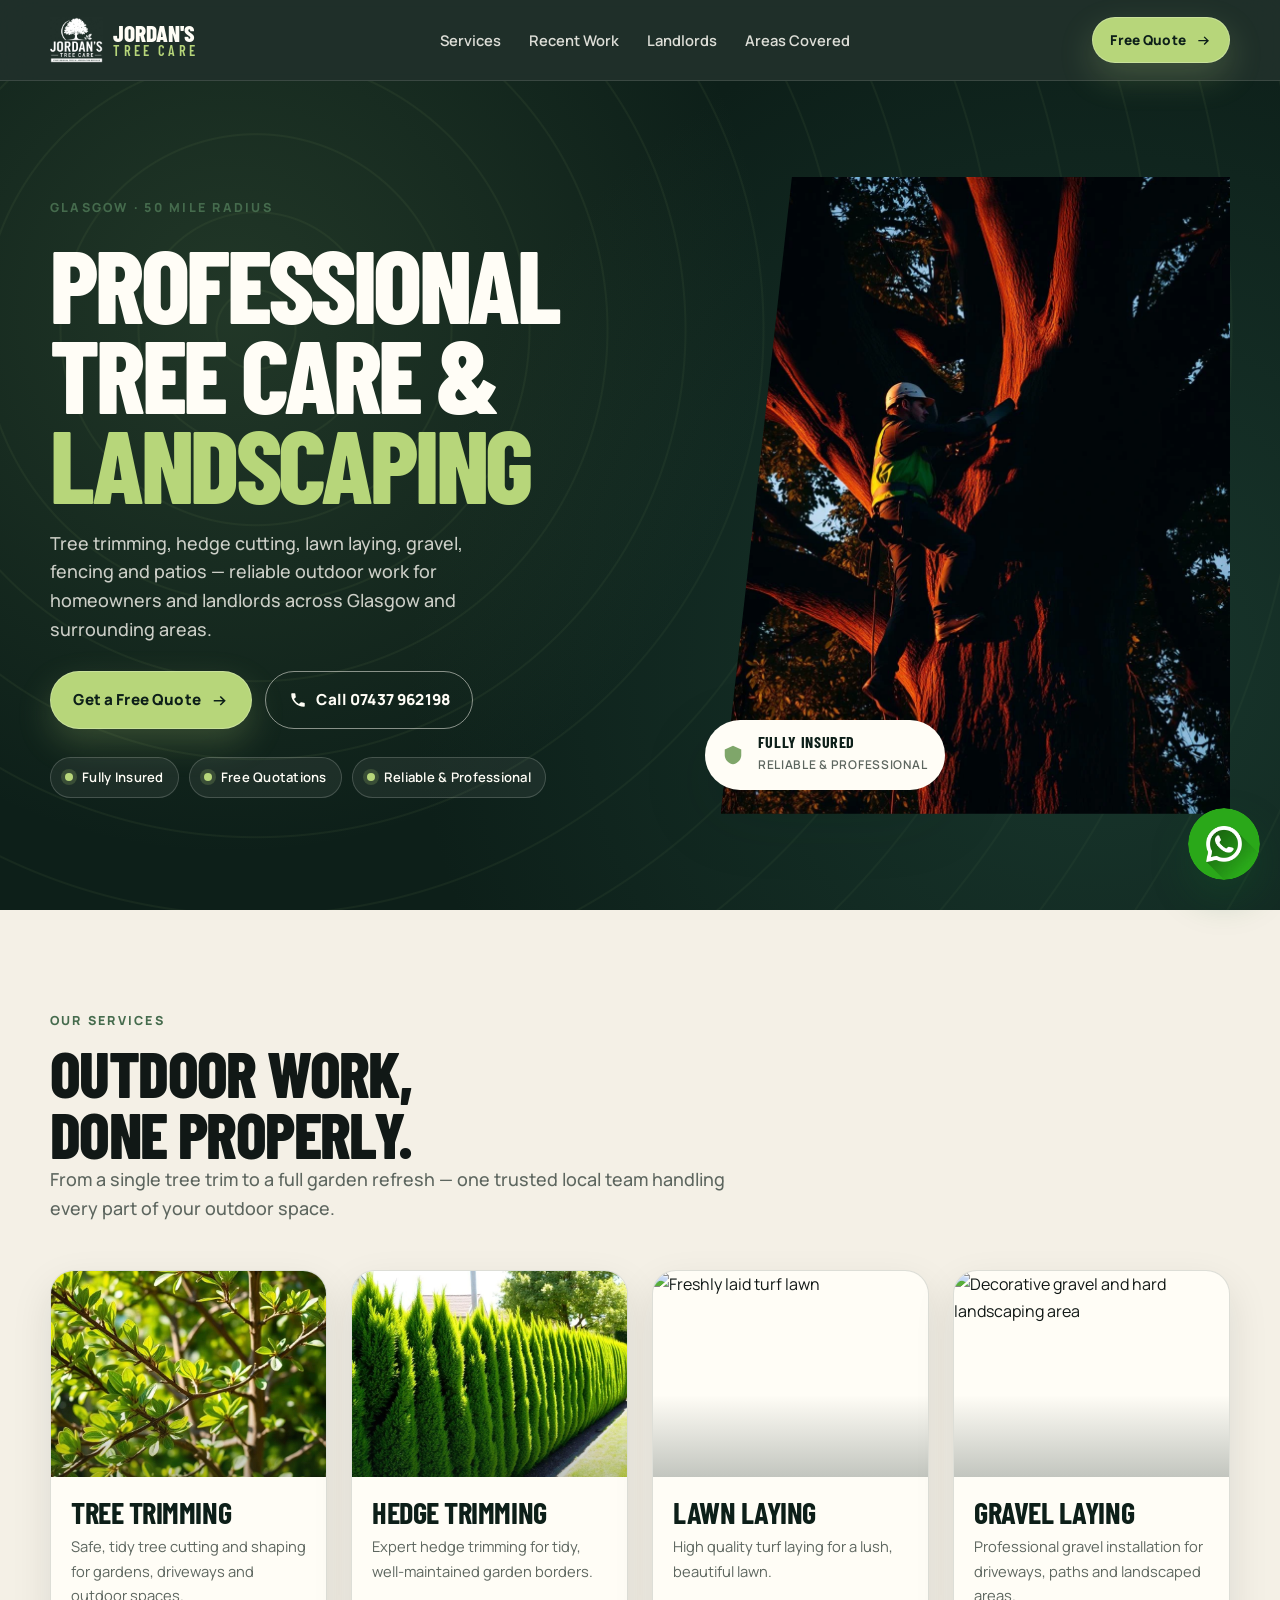
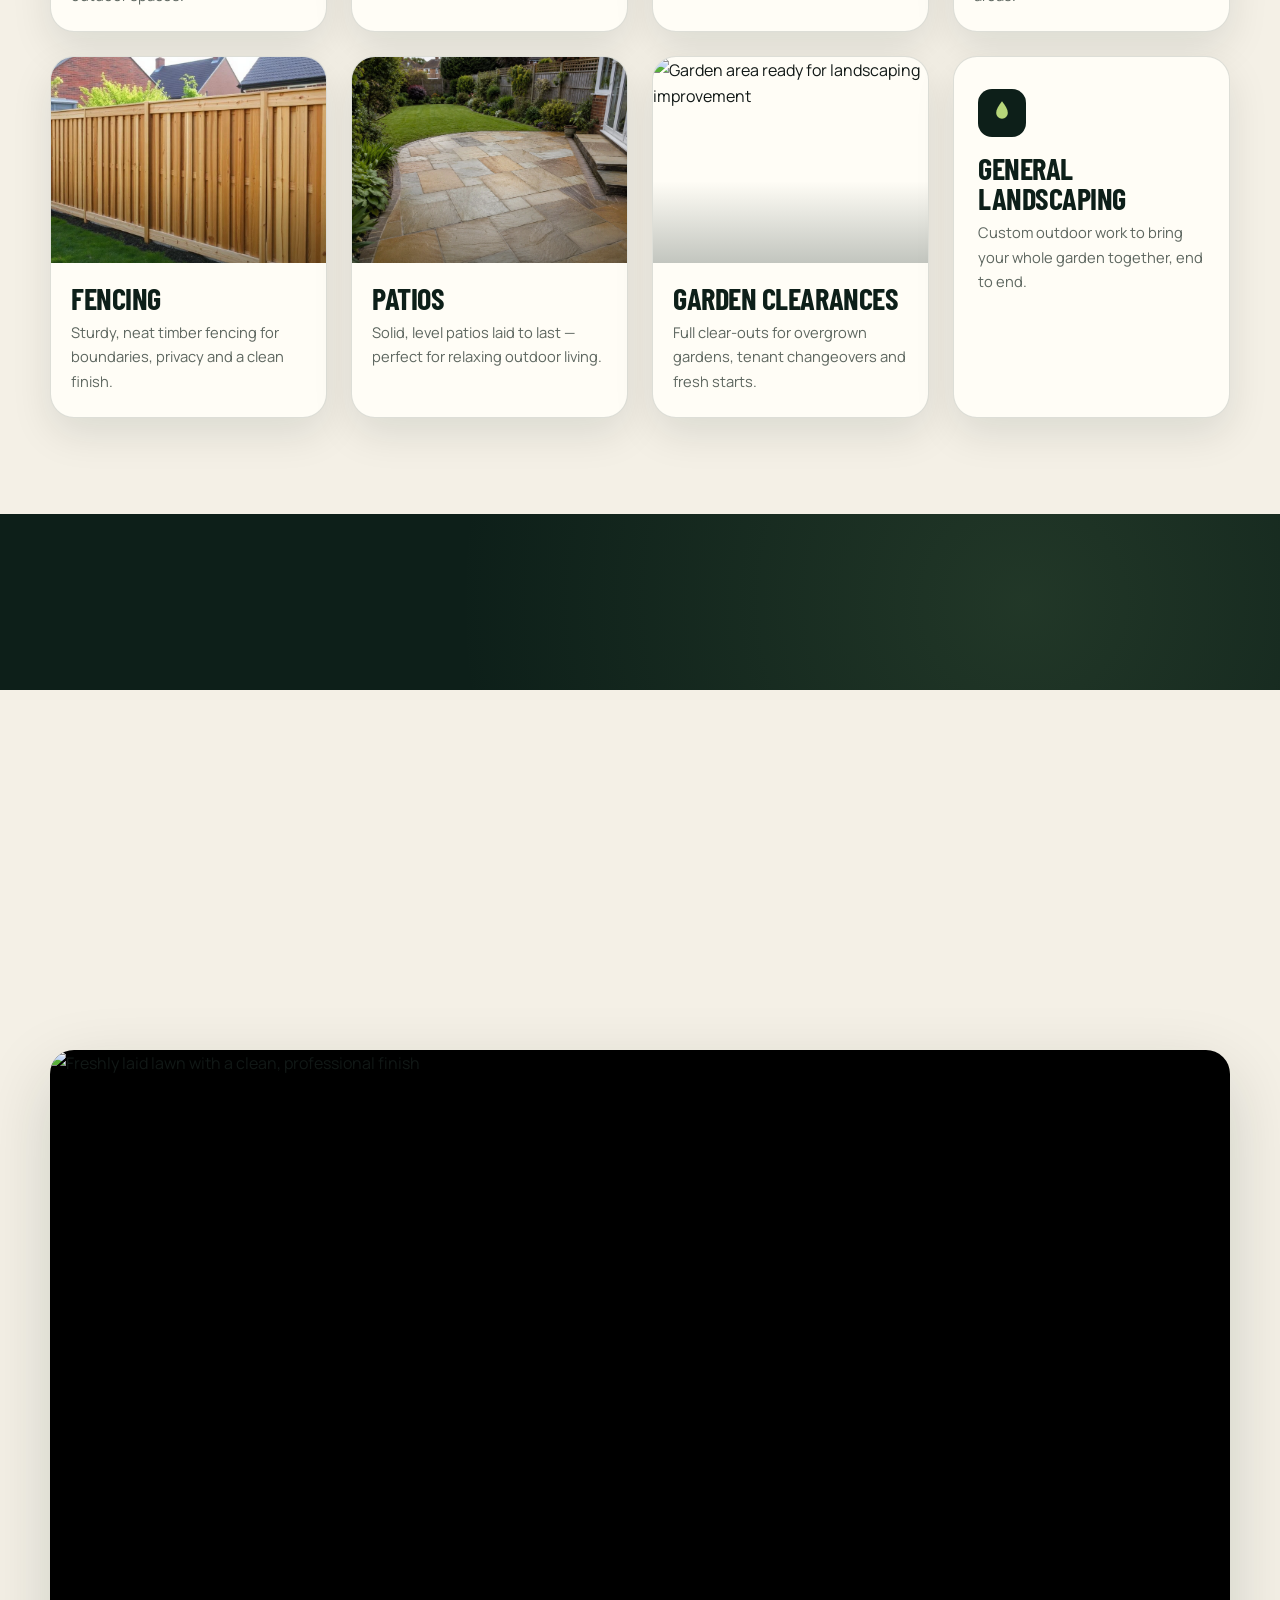
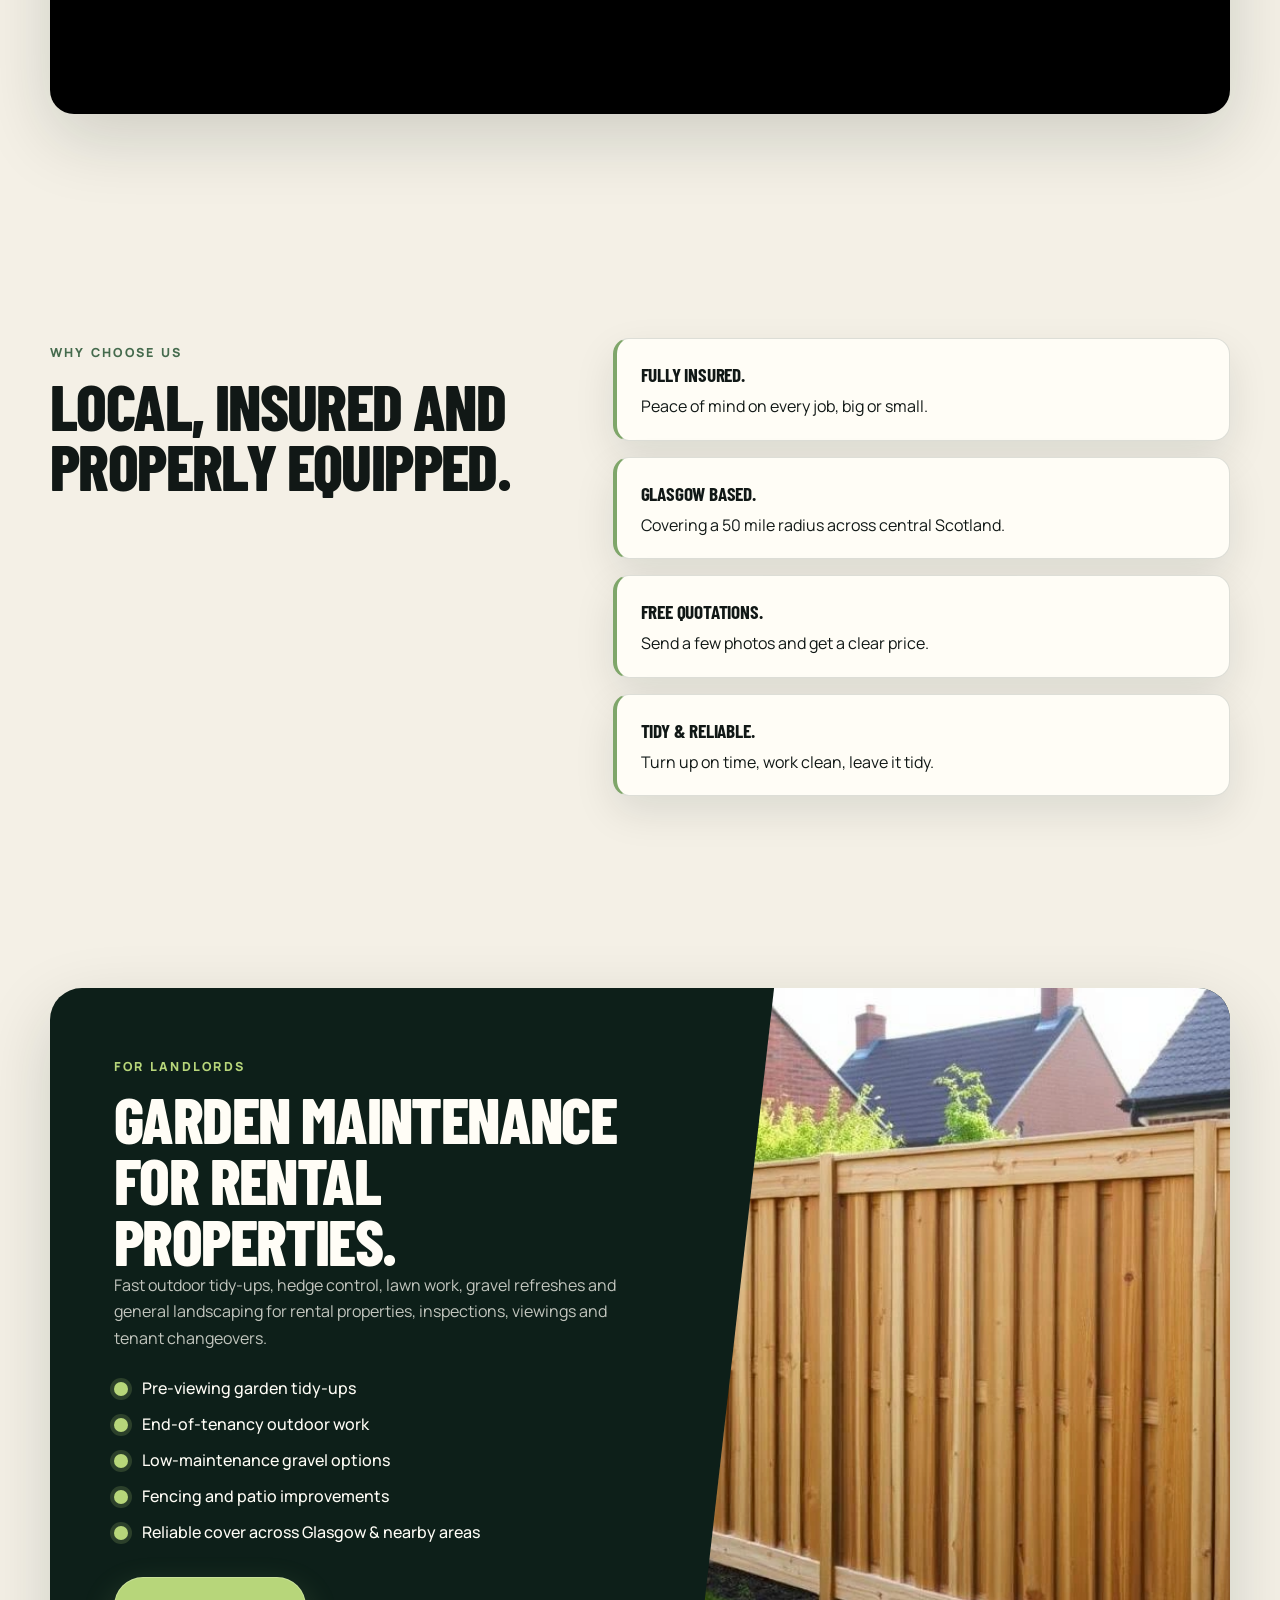
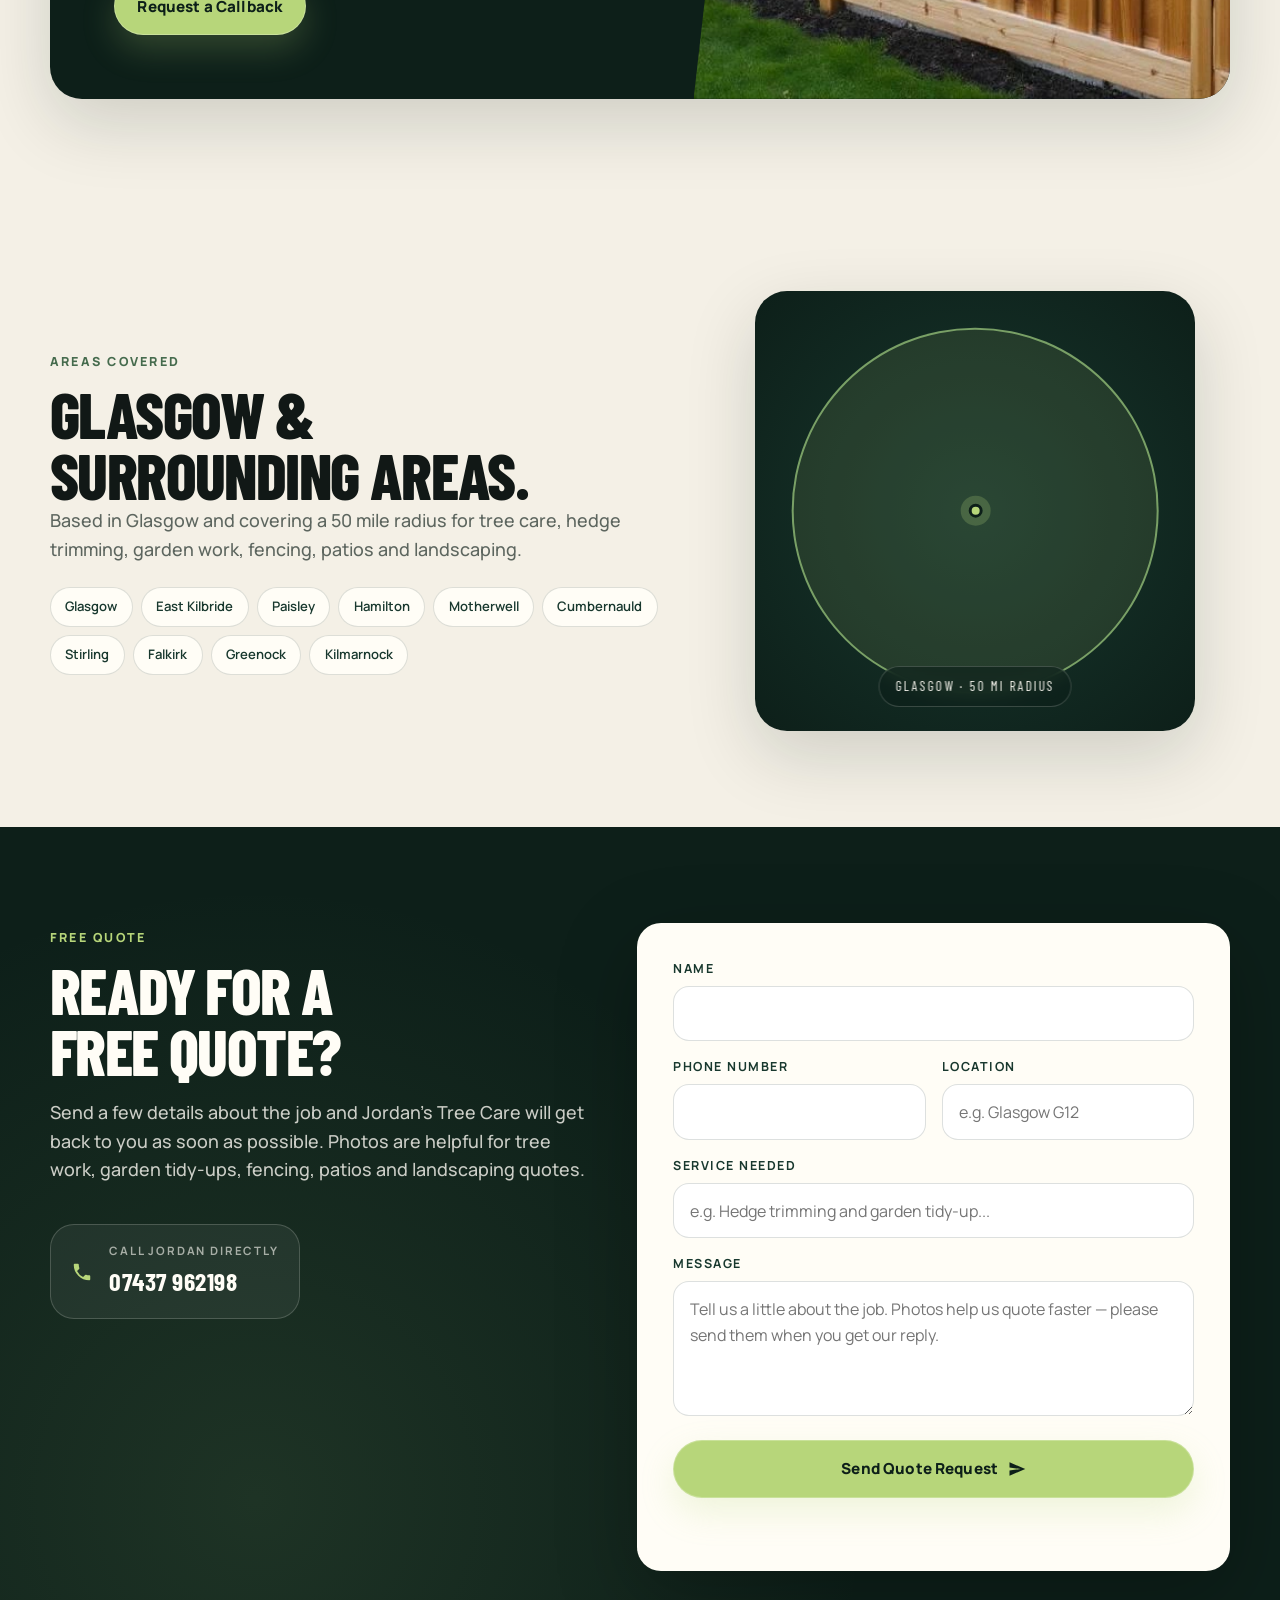
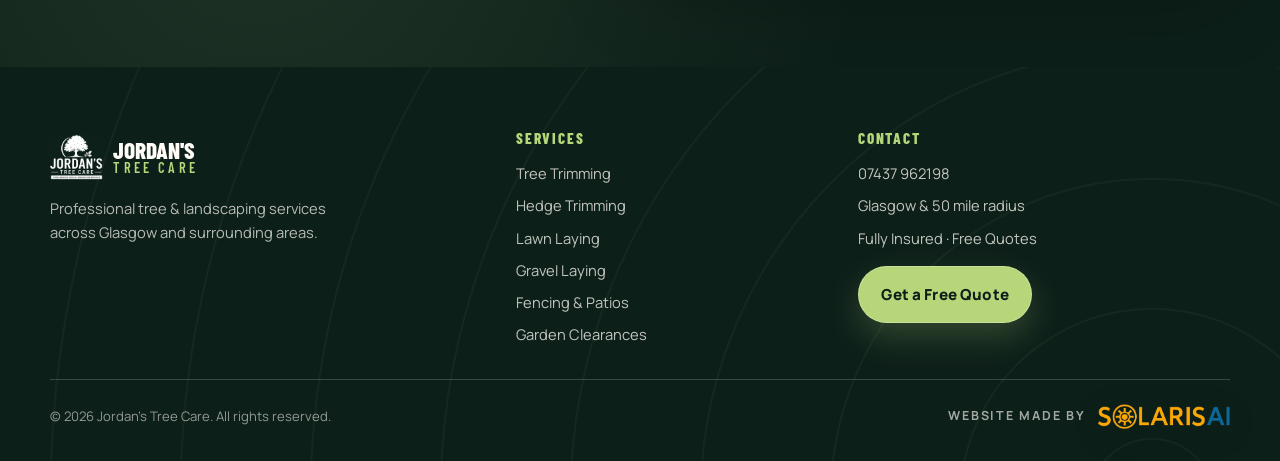
==== commit 3135d089: "Add files via upload" ====
--- a/index.html
+++ b/index.html
@@ -118,7 +118,7 @@
         </div>
       </article>
       <article class="service-card reveal" data-svc="gravel">
-        <div class="service-image"><img src="assets/patio.webp" alt="Decorative gravel and hard landscaping area"></div>
+        <div class="service-image"><img src="assets/gravel.webp" alt="Decorative gravel and hard landscaping area"></div>
         <div class="service-body">
           <h3>Gravel Laying</h3>
           <p>Professional gravel installation for driveways, paths and landscaped areas.</p>
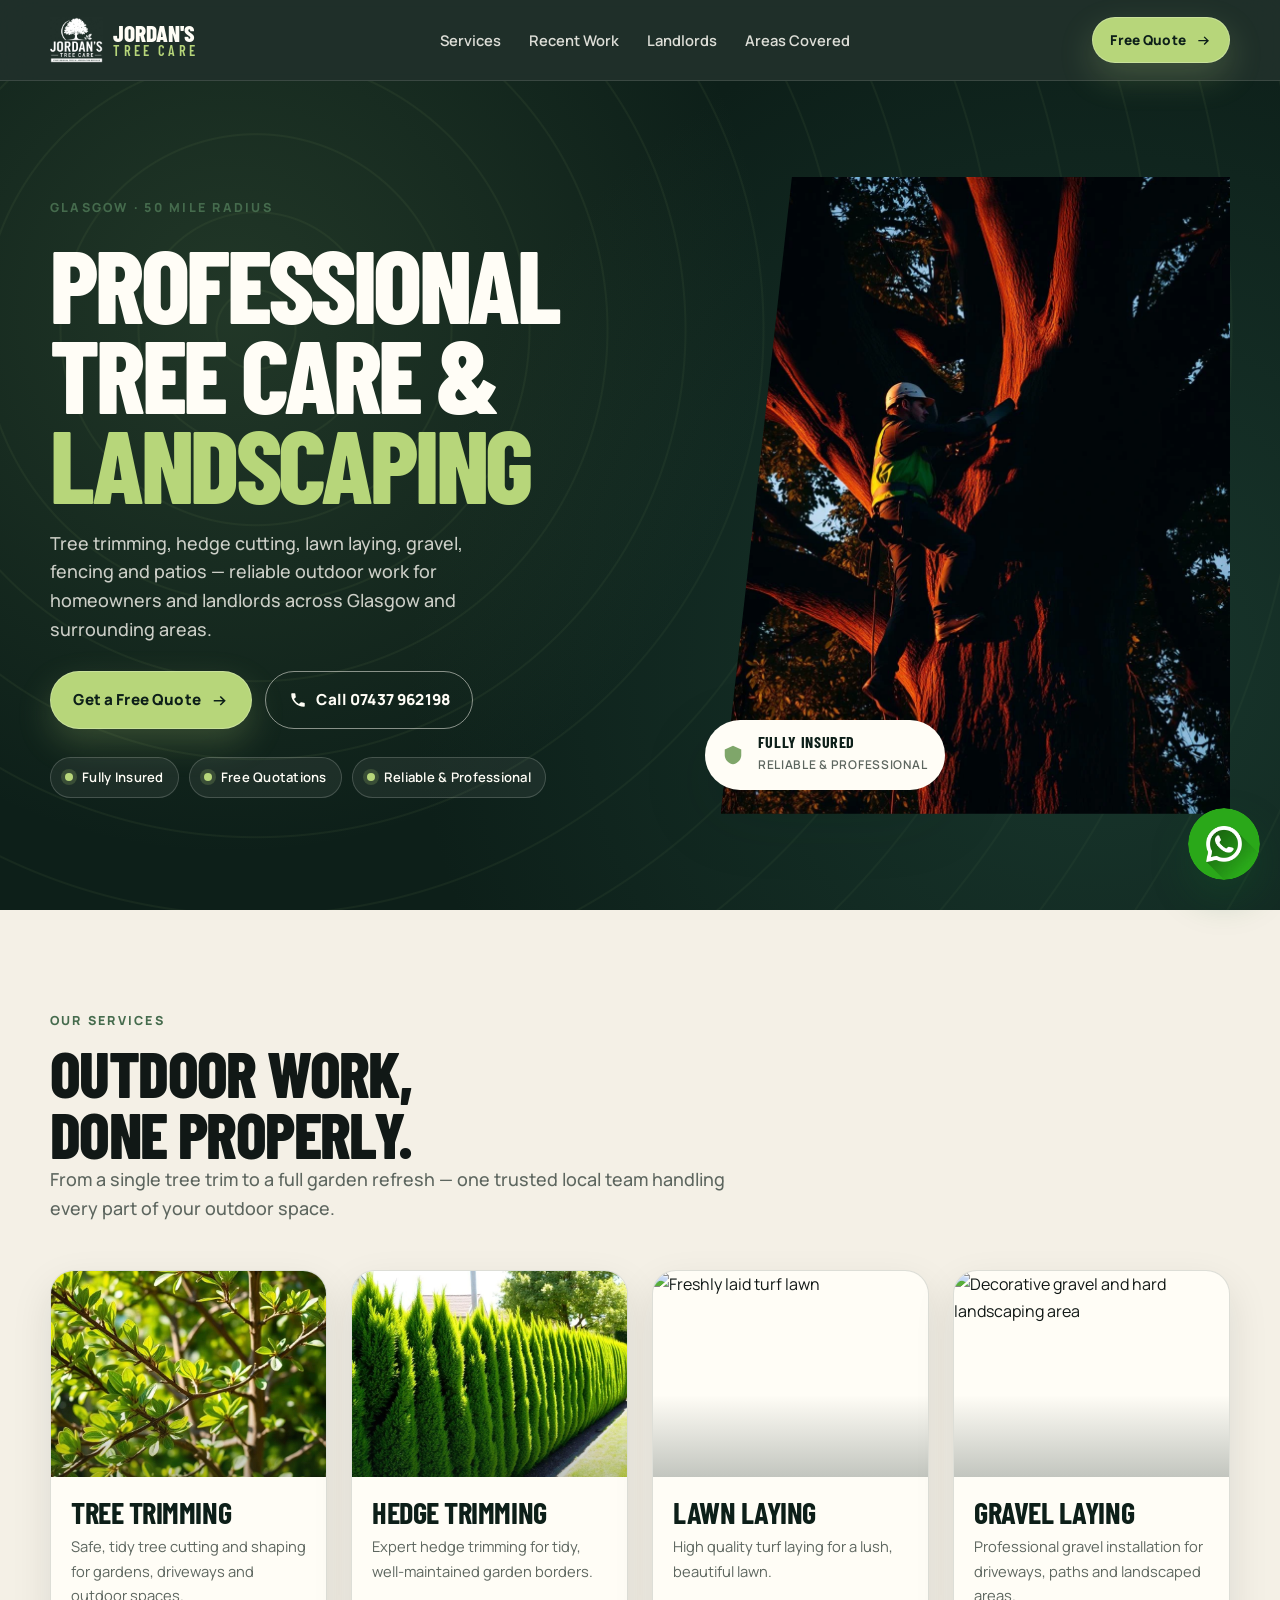
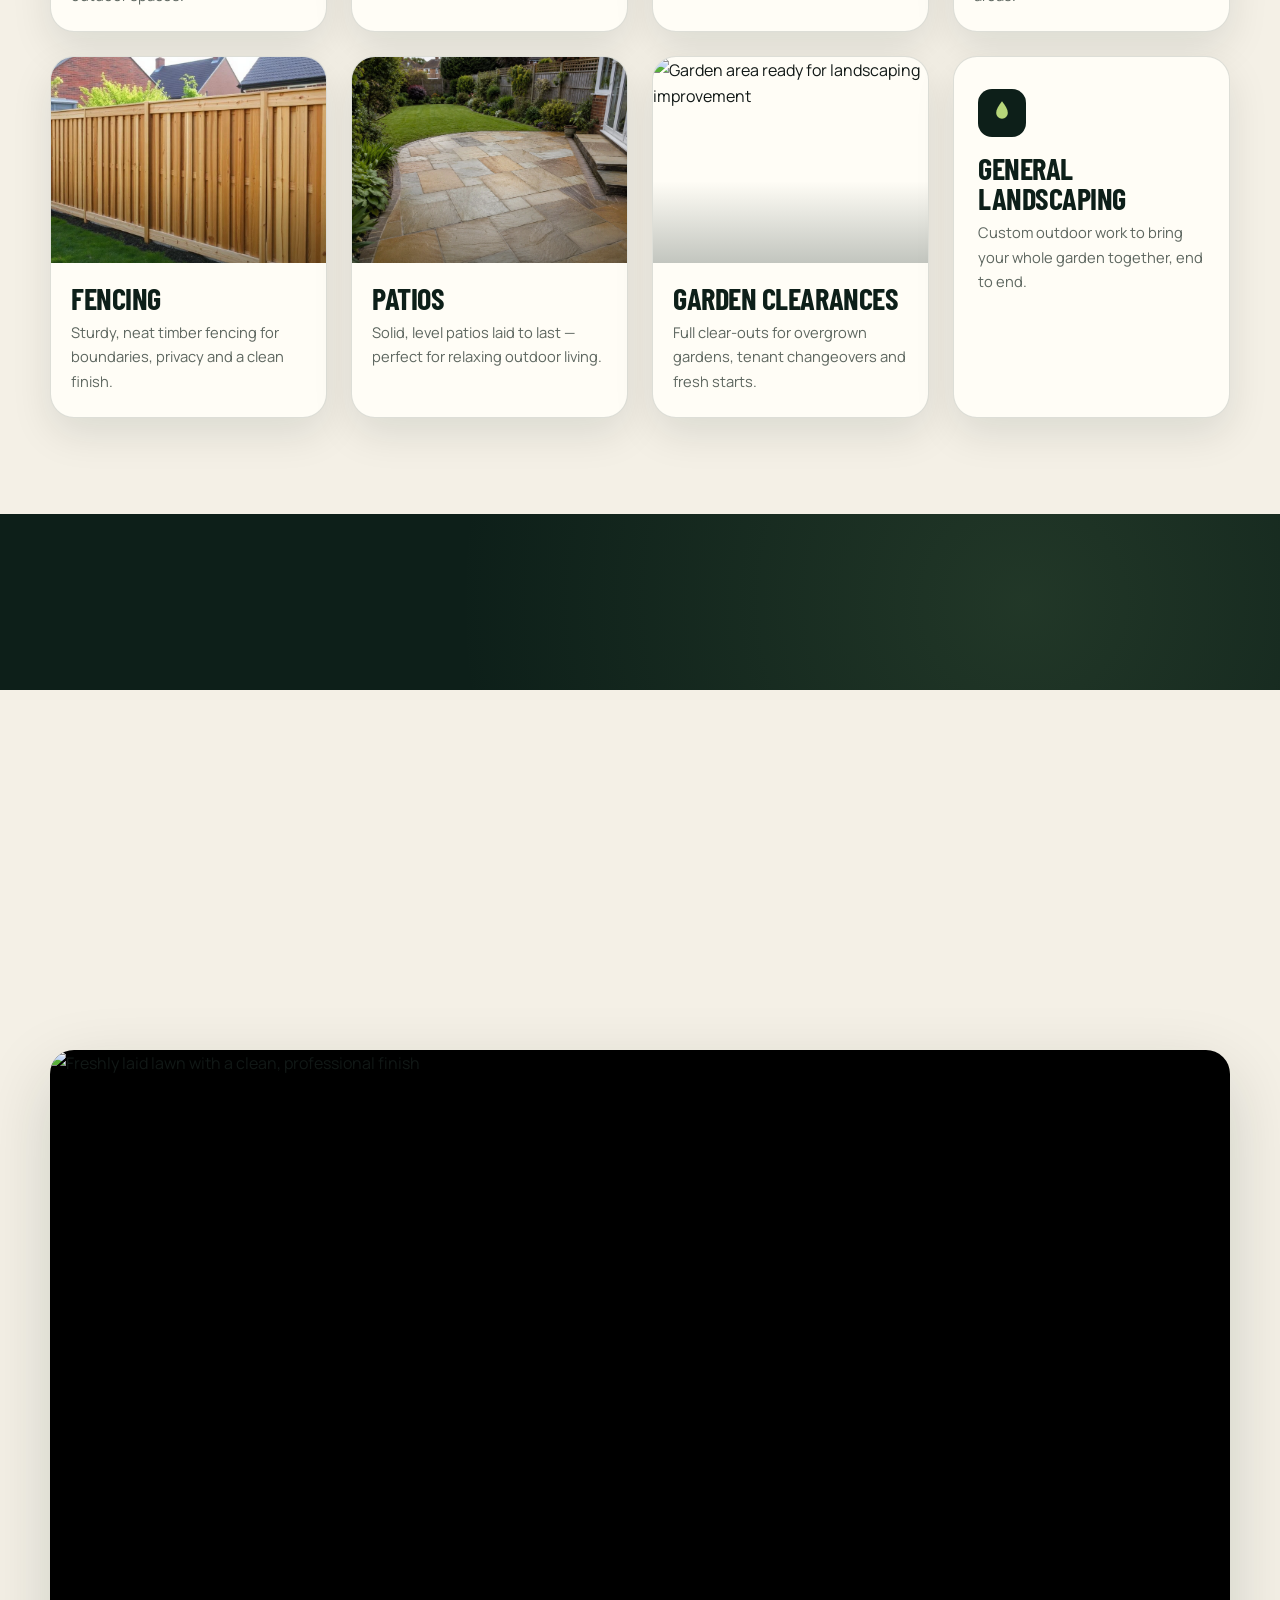
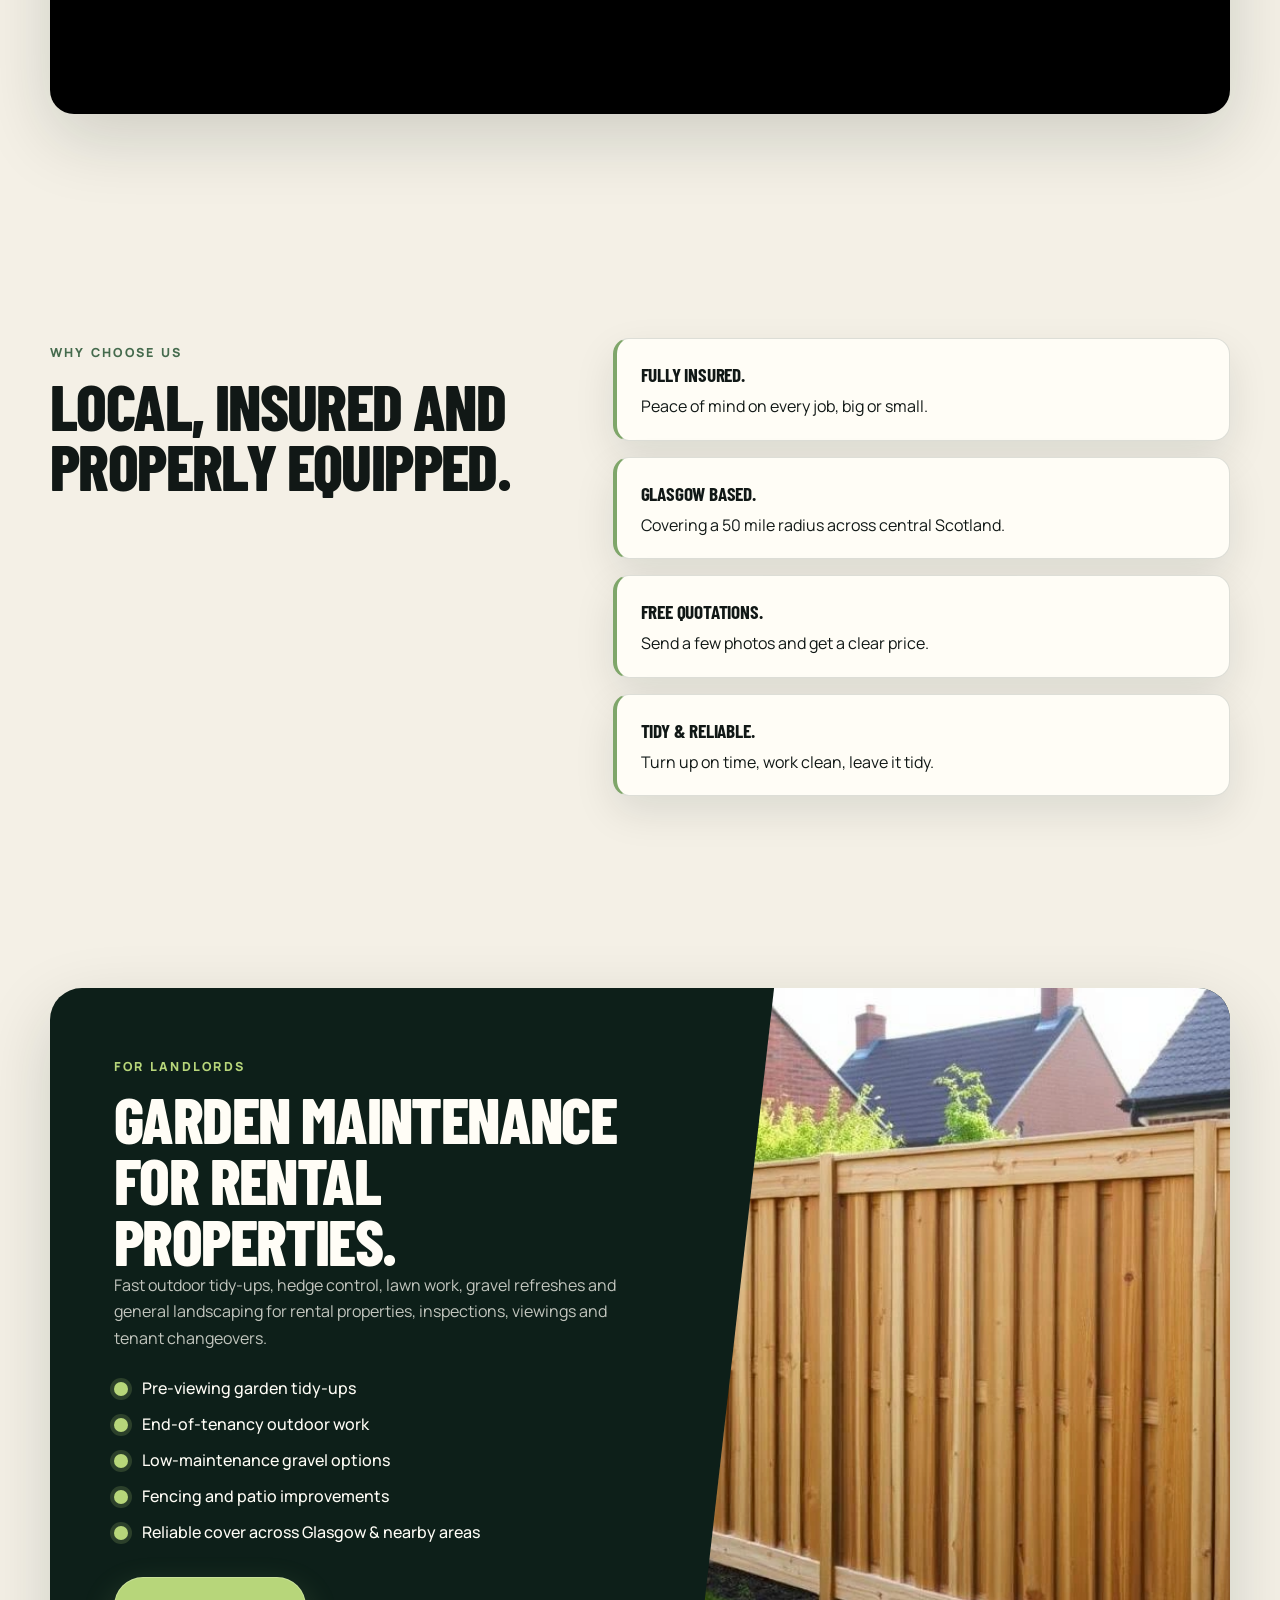
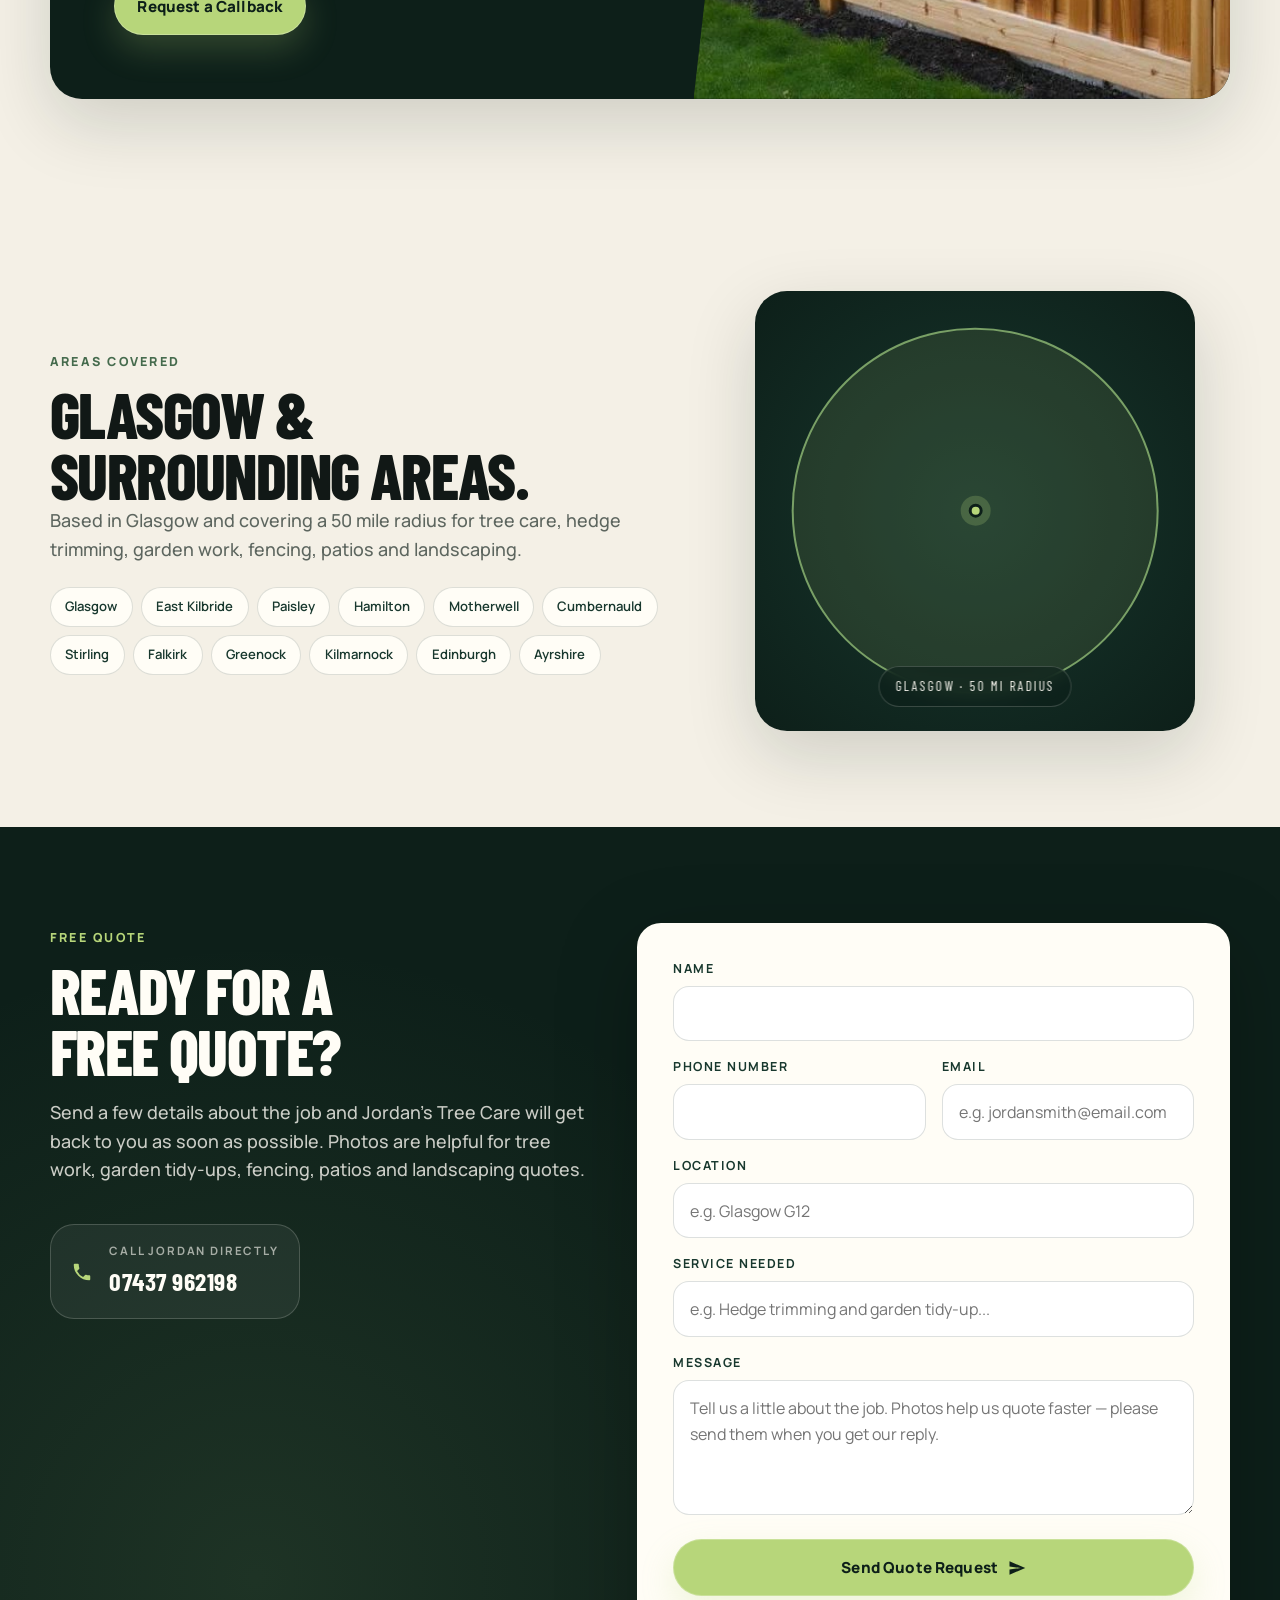
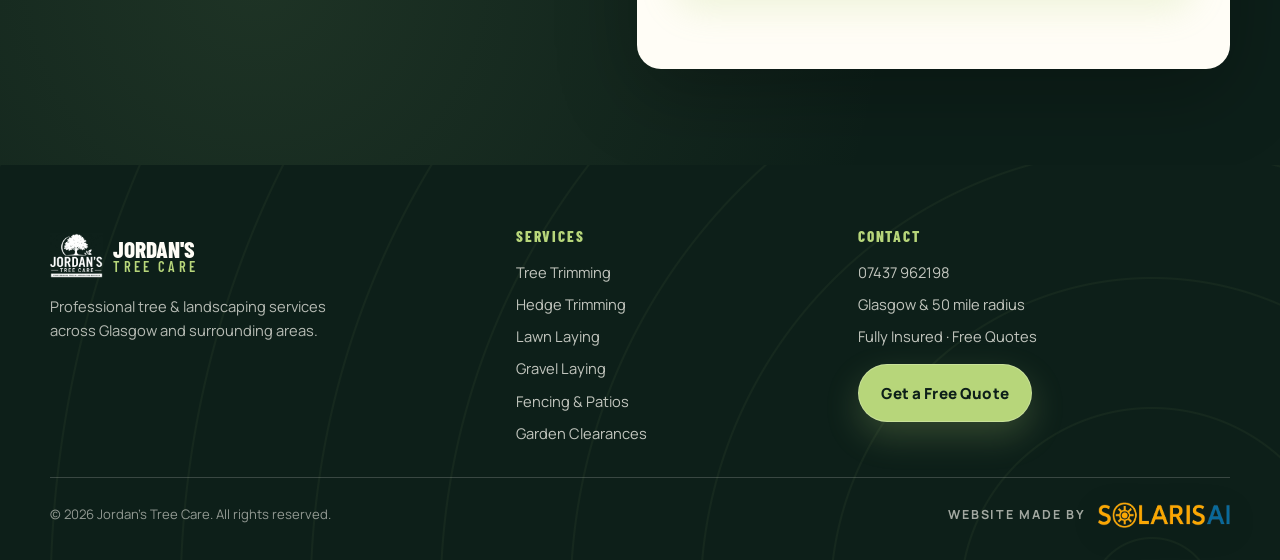
==== commit 41cb098b: "Add files via upload" ====
--- a/index.html
+++ b/index.html
@@ -235,7 +235,7 @@
       <div class="area-chips">
         <span>Glasgow</span><span>East Kilbride</span><span>Paisley</span><span>Hamilton</span>
         <span>Motherwell</span><span>Cumbernauld</span><span>Stirling</span><span>Falkirk</span>
-        <span>Greenock</span><span>Kilmarnock</span>
+        <span>Greenock</span><span>Kilmarnock</span><span>Edinburgh</span><span>Ayrshire</span>
       </div>
     </div>
     <div class="area-card area-map-card">
@@ -271,7 +271,11 @@
       </a>
     </div>
 
-    <form class="quote-form reveal" id="quoteForm" novalidate>
+    <form class="quote-form reveal" id="quoteForm" action="https://api.web3forms.com/submit" method="POST" novalidate>
+      <input type="hidden" name="access_key" value="PASTE_WEB3FORMS_ACCESS_KEY_HERE">
+      <input type="hidden" name="subject" value="New quote request from Jordan's Tree Care website">
+      <input type="hidden" name="from_name" value="Jordan's Tree Care Website">
+      <input type="checkbox" name="botcheck" tabindex="-1" autocomplete="off" class="botcheck-field">
       <div class="field">
         <label for="name">Name</label>
         <input id="name" name="name" type="text" required autocomplete="name">
@@ -282,9 +286,13 @@
           <input id="phone" name="phone" type="tel" required autocomplete="tel">
         </div>
         <div class="field">
-          <label for="location">Location</label>
-          <input id="location" name="location" type="text" placeholder="e.g. Glasgow G12" required>
-        </div>
+          <label for="email">Email</label>
+          <input id="email" name="email" type="email" placeholder="e.g. jordansmith@email.com" required autocomplete="email">
+        </div>
+      </div>
+      <div class="field">
+        <label for="location">Location</label>
+        <input id="location" name="location" type="text" placeholder="e.g. Glasgow G12" required>
       </div>
       <div class="field">
         <label for="service">Service needed</label>
--- a/styles.css
+++ b/styles.css
@@ -353,6 +353,8 @@
 .field textarea{resize:vertical;min-height:110px}
 .form-note{margin:.25rem 0 0;font-size:.88rem;color:var(--moss-600);min-height:1.2em}
 .form-note.error{color:#B84A3A}
+.botcheck-field{display:none !important}
+.quote-form button[disabled]{opacity:.7;cursor:wait}
 
 /* ============ FOOTER ============ */
 .footer{background:var(--forest-950);color:var(--cream-50);padding-block:var(--space-8) var(--space-6);position:relative;overflow:hidden}
@@ -456,9 +458,15 @@
   .band-inner .btn-primary{width:100%}
   .landlords-text{padding:2rem 1.5rem}
   .landlords-img{min-height:220px}
-  .footer-grid{gap:var(--space-5);padding-bottom:var(--space-5)}
-  .copyright{flex-direction:column;align-items:flex-start;text-align:left}
-  .copyright-links{justify-content:flex-start}
+  .footer-grid{gap:var(--space-5);padding-bottom:var(--space-5);text-align:center}
+  .footer-grid > div{display:flex;flex-direction:column;align-items:center}
+  .footer p{margin-inline:auto}
+  .footer ul{justify-items:center}
+  .footer-cta{align-self:center}
+  .logo-footer{justify-content:center}
+  .copyright{flex-direction:column;align-items:center;text-align:center}
+  .copyright-links{justify-content:center}
+  .site-credit{justify-content:center}
 }
 @media(max-width:420px){
   .logo-mark{width:45px;height:45px}
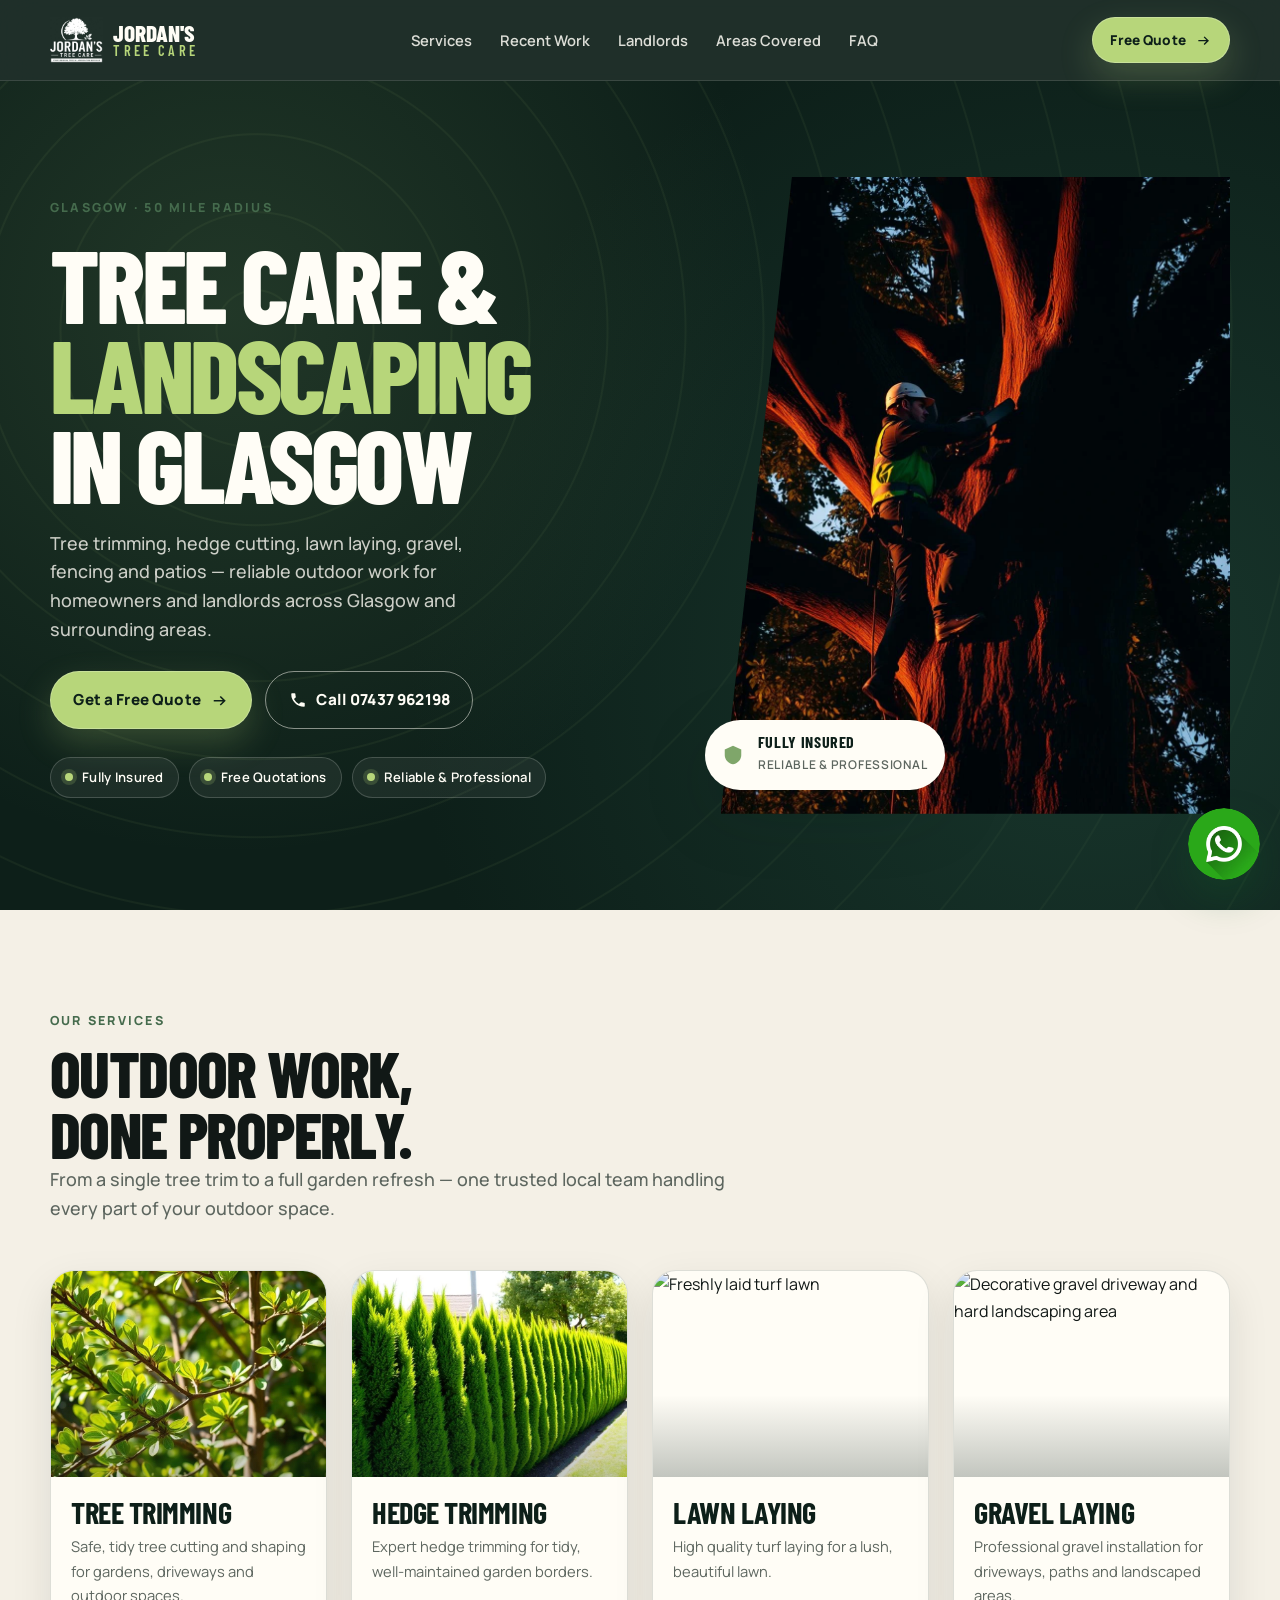
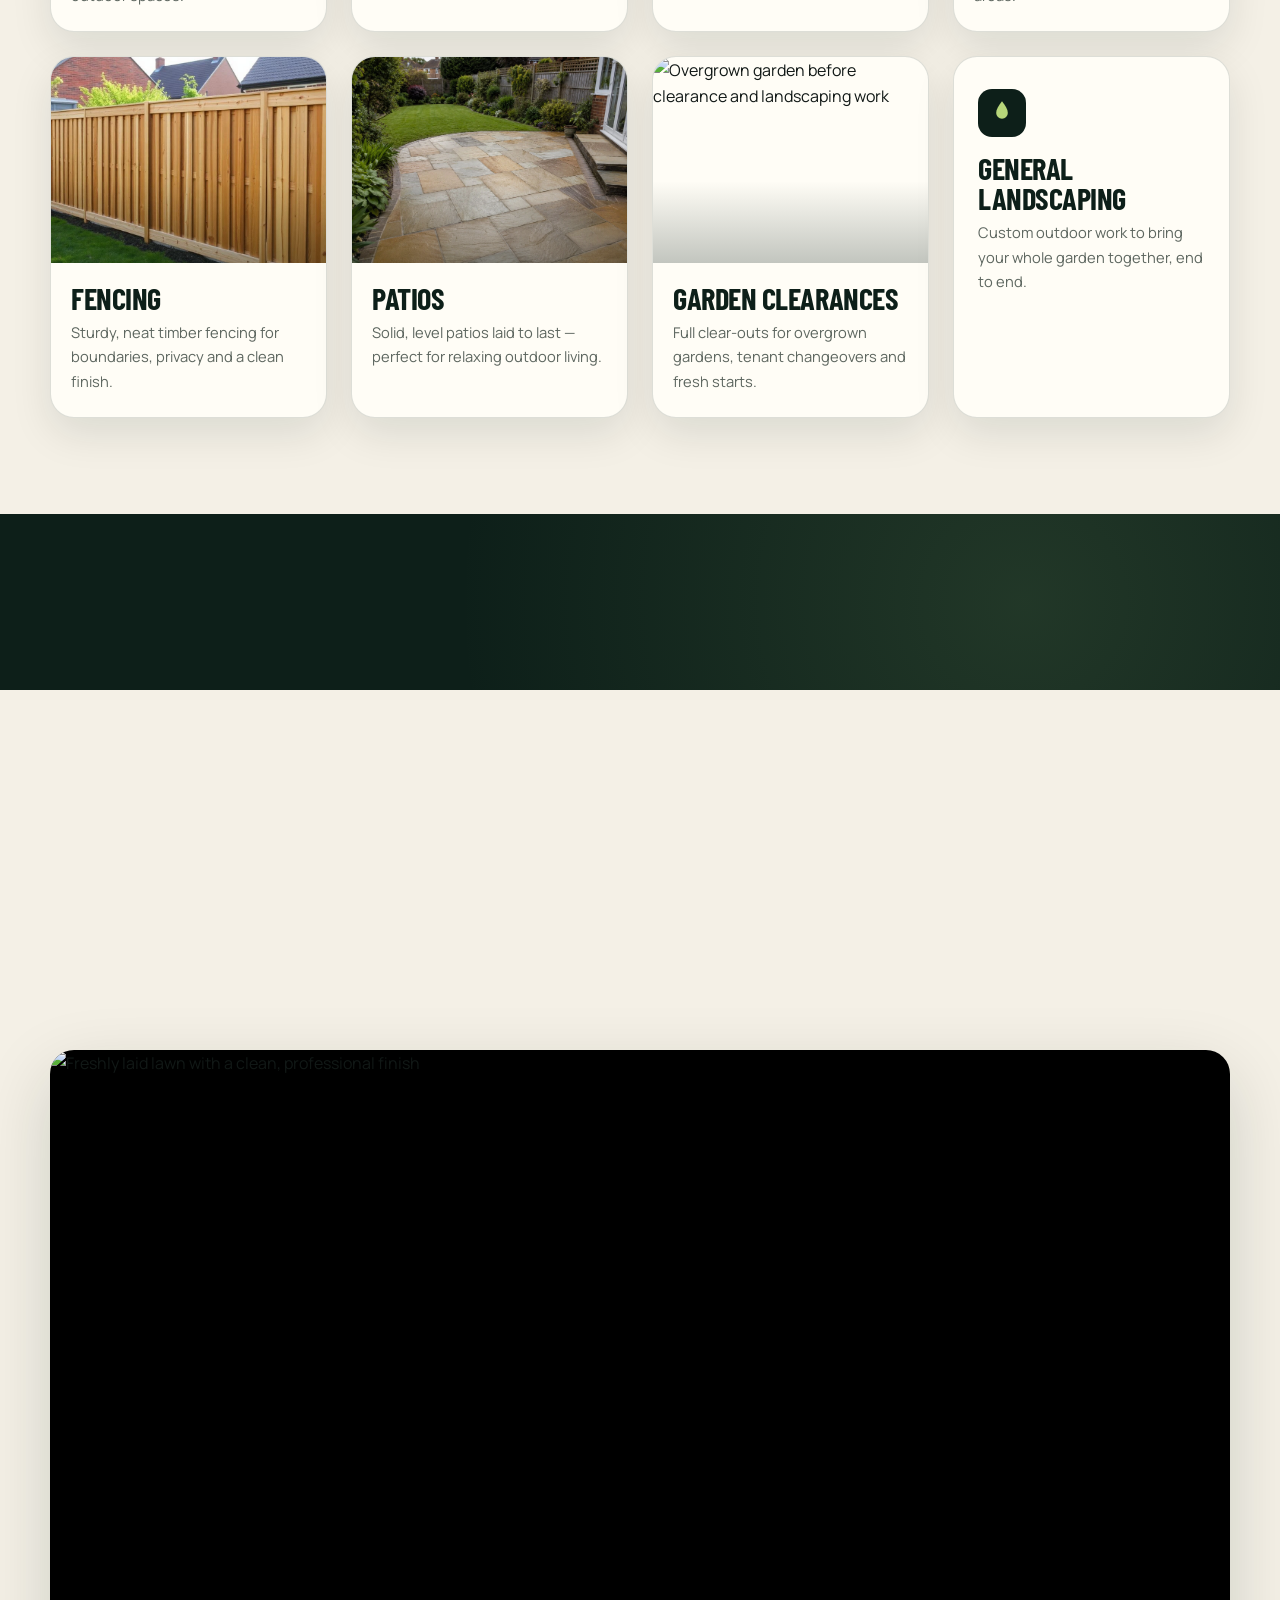
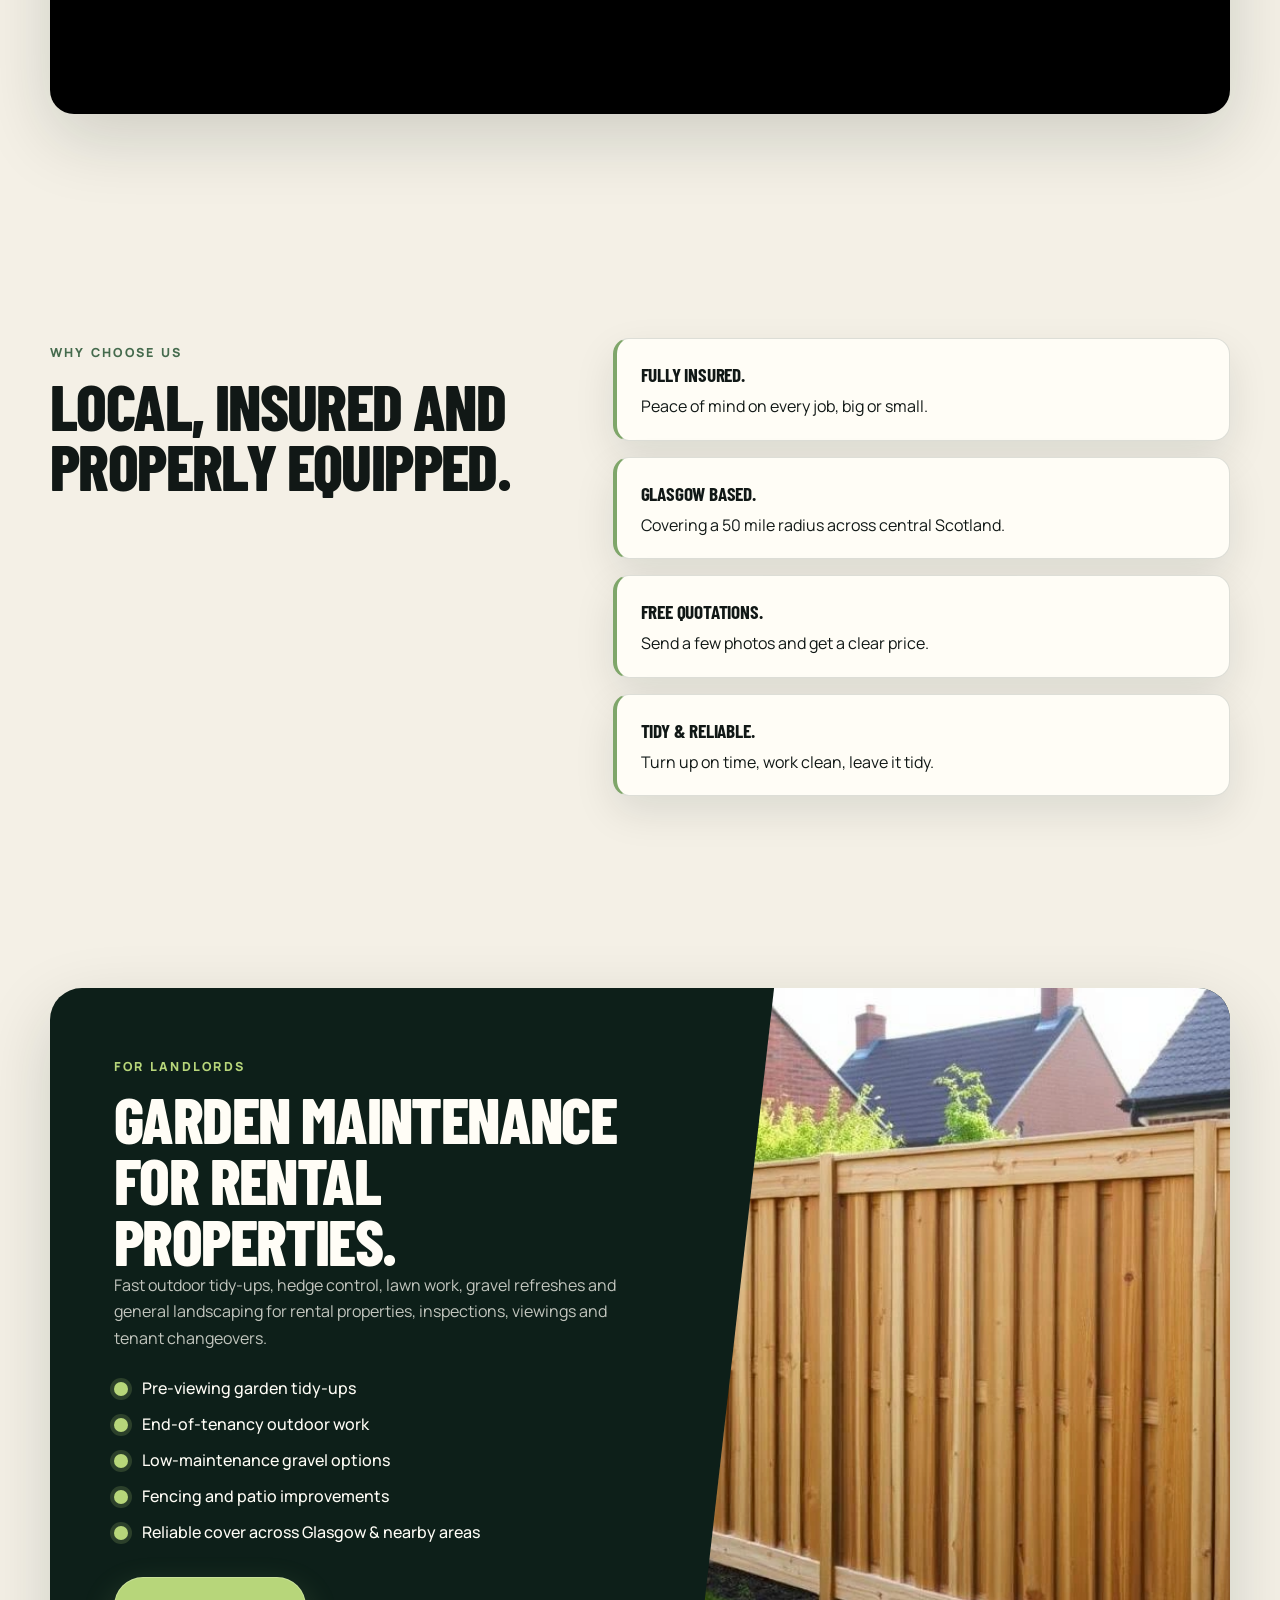
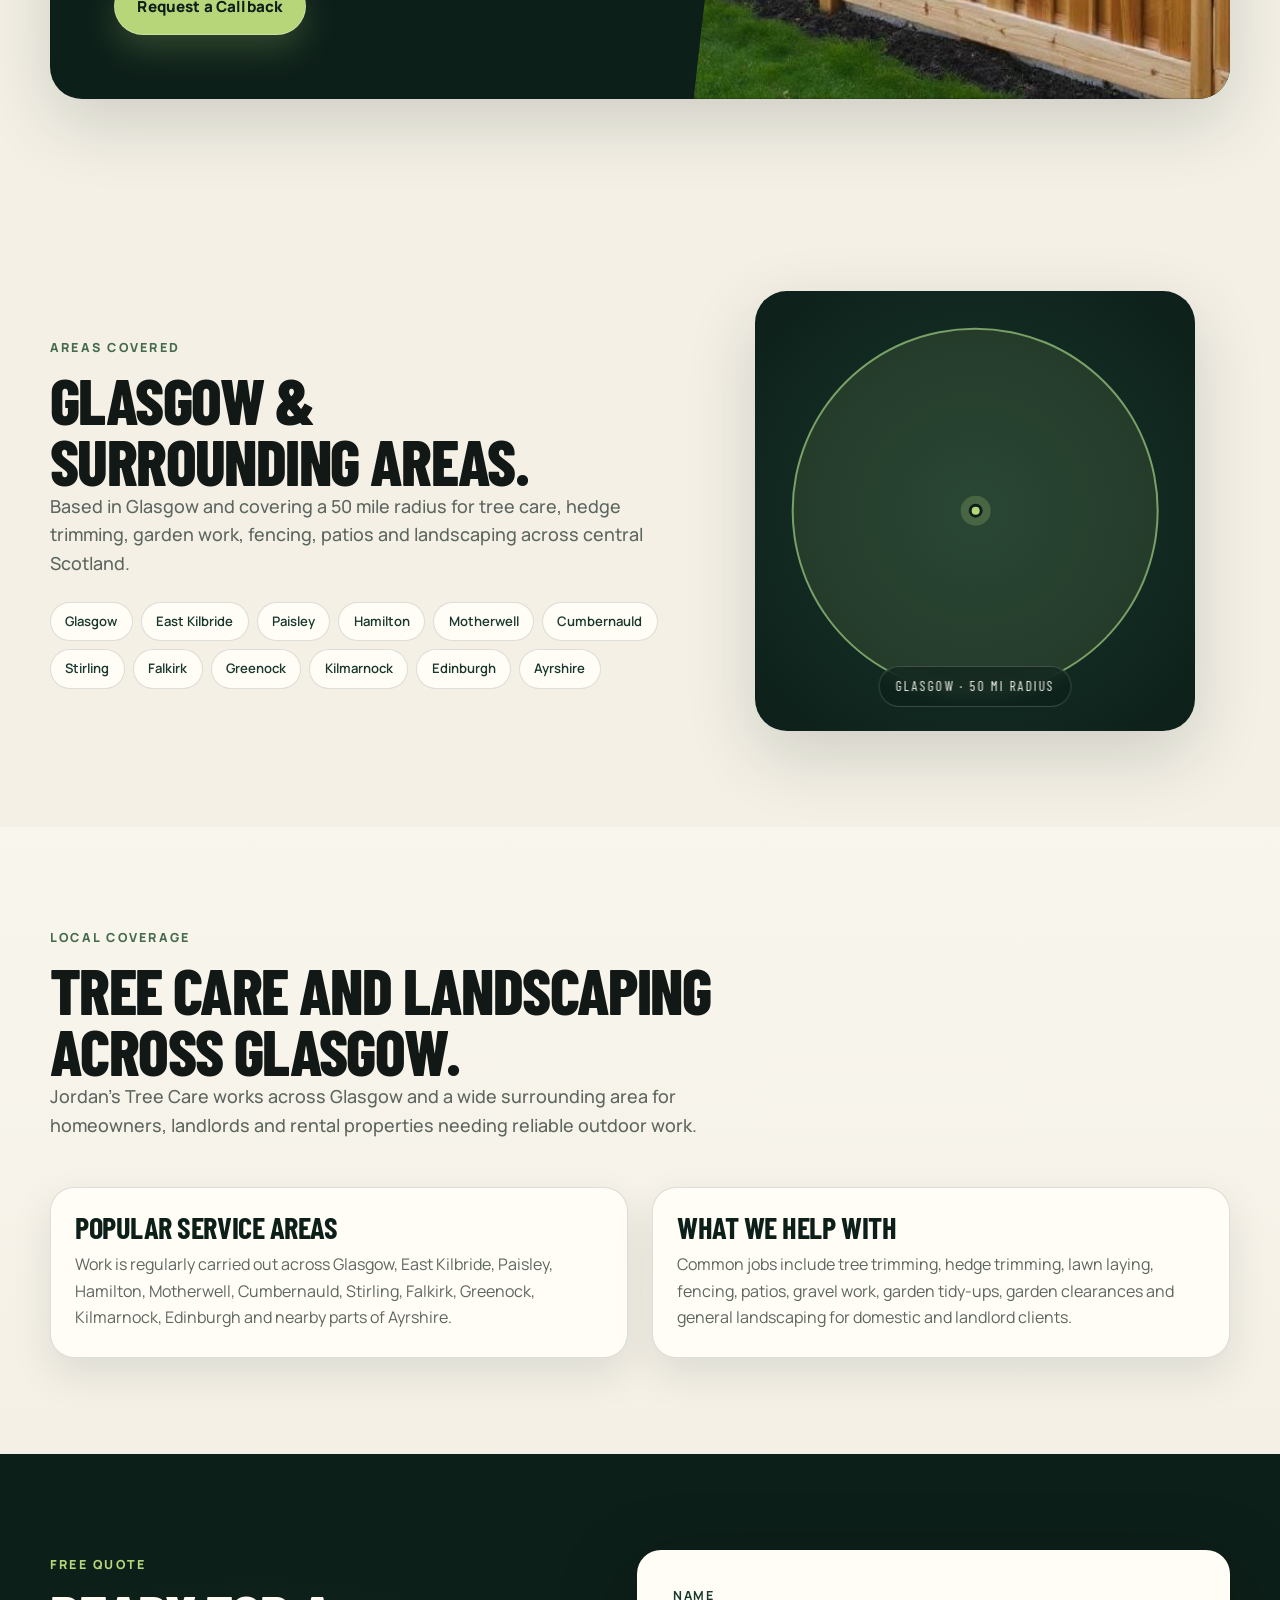
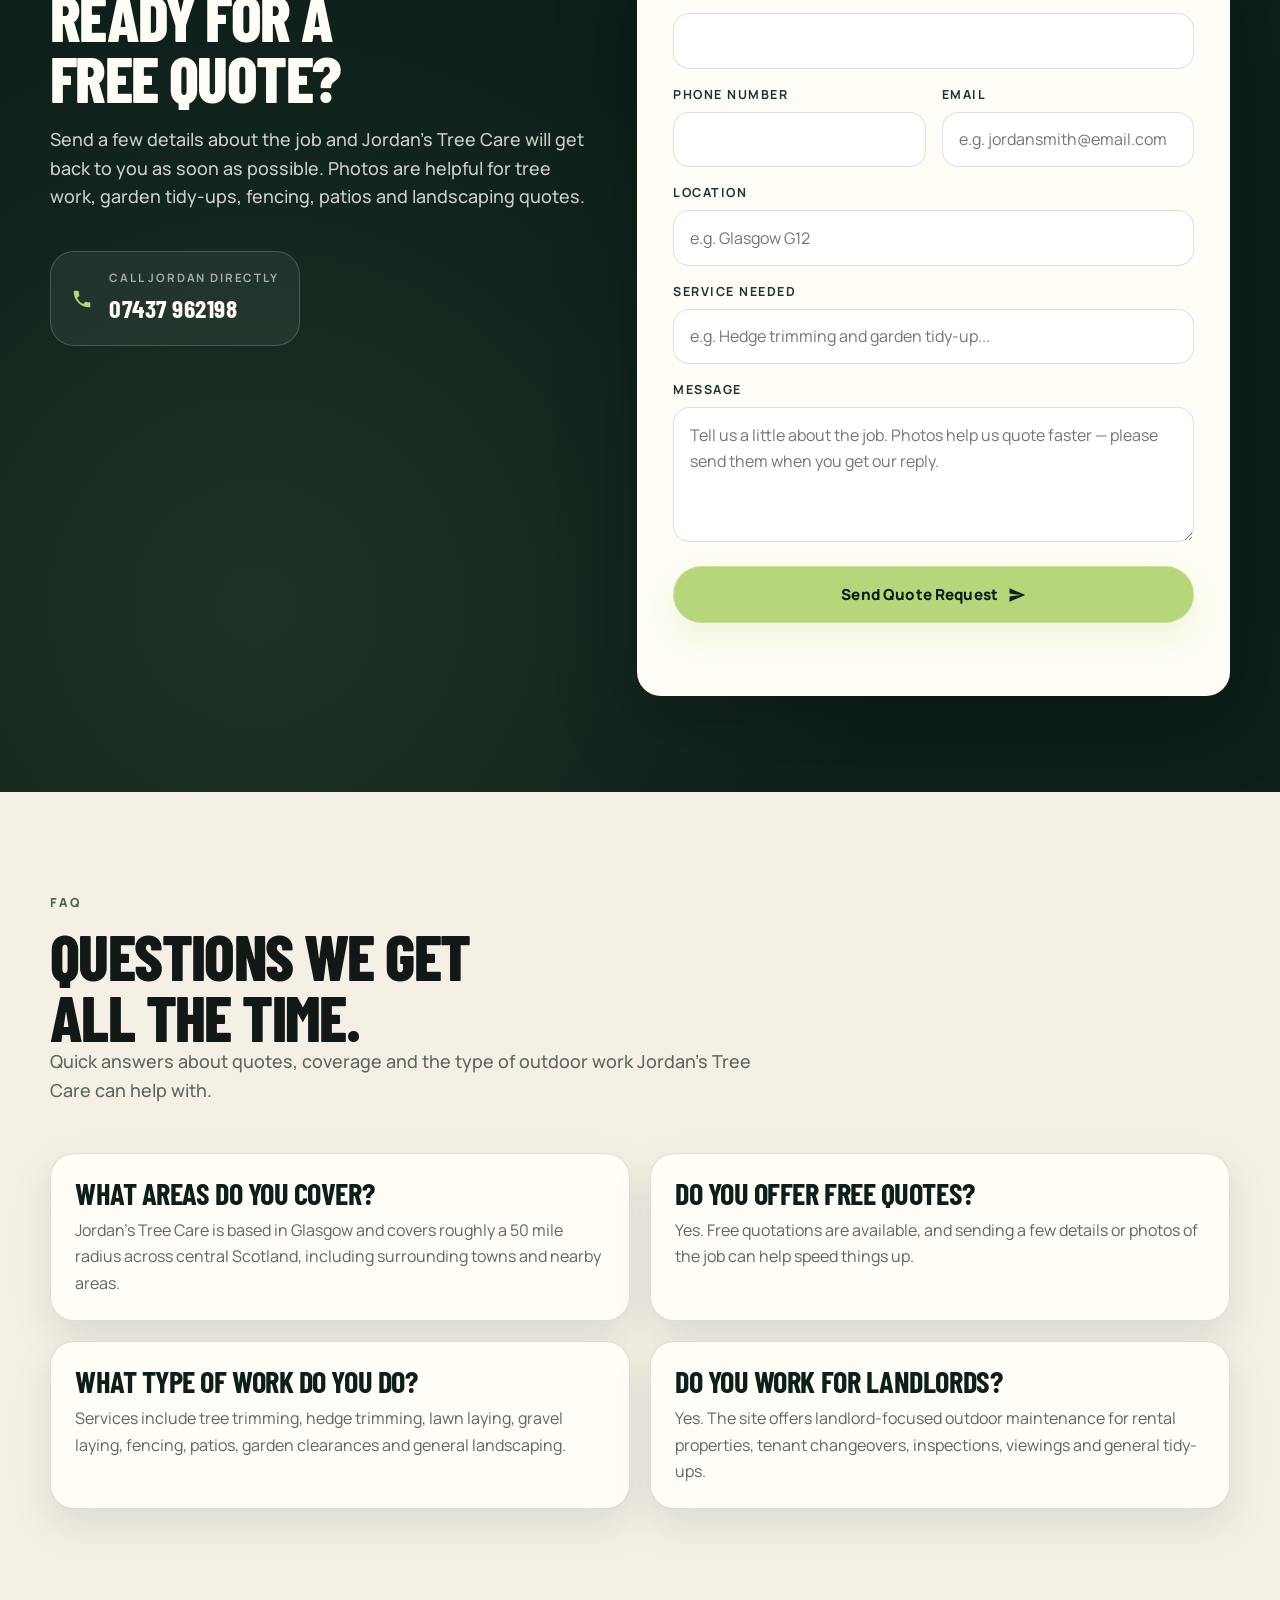
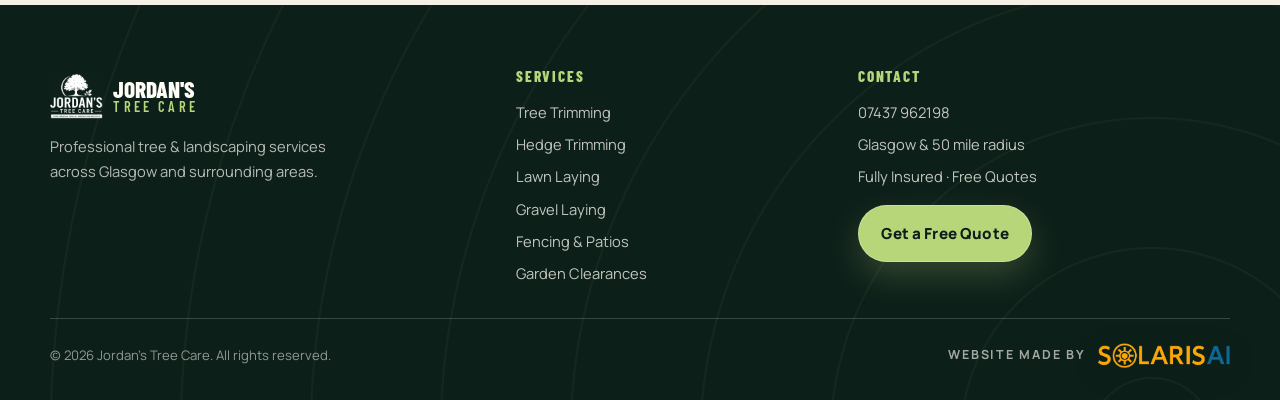
==== commit 1c92fb9c: "Add files via upload" ====
--- a/index.html
+++ b/index.html
@@ -3,11 +3,135 @@
 <head>
   <meta charset="UTF-8">
   <meta name="viewport" content="width=device-width, initial-scale=1.0">
-  <title>Jordan's Tree Care | Tree Care & Landscaping in Glasgow</title>
-  <meta name="description" content="Professional tree care, hedge trimming, lawn laying, gravel work, fencing, patios and landscaping across Glasgow and surrounding areas. Free quotations available.">
+  <title>Tree Care & Landscaping in Glasgow | Jordan's Tree Care</title>
+  <meta name="description" content="Jordan's Tree Care provides tree care, hedge trimming, lawn laying, fencing, patios, gravel work and garden clearances across Glasgow and a 50 mile radius. Free quotations available.">
+  <meta name="robots" content="index, follow, max-image-preview:large, max-snippet:-1, max-video-preview:-1">
+  <meta name="author" content="Jordan's Tree Care">
+  <meta name="theme-color" content="#0D1F19">
+  <link rel="canonical" href="https://www.jordanstreecare.co.uk/">
+  <link rel="alternate" hreflang="en-gb" href="https://www.jordanstreecare.co.uk/">
+  <meta property="og:type" content="website">
+  <meta property="og:locale" content="en_GB">
+  <meta property="og:site_name" content="Jordan's Tree Care">
+  <meta property="og:title" content="Tree Care & Landscaping in Glasgow | Jordan's Tree Care">
+  <meta property="og:description" content="Professional tree care, hedge trimming, lawn laying, fencing, patios, gravel work and landscaping across Glasgow and surrounding areas.">
+  <meta property="og:url" content="https://www.jordanstreecare.co.uk/">
+  <meta property="og:image" content="https://www.jordanstreecare.co.uk/assets/hero.webp">
+  <meta property="og:image:alt" content="Professional arborist climbing and pruning a large tree">
+  <meta name="twitter:card" content="summary_large_image">
+  <meta name="twitter:title" content="Tree Care & Landscaping in Glasgow | Jordan's Tree Care">
+  <meta name="twitter:description" content="Tree care, hedge trimming, fencing, patios, lawn laying and landscaping across Glasgow and a 50 mile radius.">
+  <meta name="twitter:image" content="https://www.jordanstreecare.co.uk/assets/hero.webp">
+  <link rel="preload" as="image" href="assets/hero.webp" imagesrcset="assets/hero.webp">
   <link rel="icon" href="favicon.ico" type="image/x-icon">
   <link rel="shortcut icon" href="favicon.ico" type="image/x-icon">
   <link rel="stylesheet" href="styles.css">
+  <script type="application/ld+json">
+  {
+    "@context": "https://schema.org",
+    "@graph": [
+      {
+        "@type": "HomeAndConstructionBusiness",
+        "@id": "https://www.jordanstreecare.co.uk/#business",
+        "name": "Jordan's Tree Care",
+        "url": "https://www.jordanstreecare.co.uk/",
+        "image": "https://www.jordanstreecare.co.uk/assets/hero.webp",
+        "logo": "https://www.jordanstreecare.co.uk/assets/logo-small.png",
+        "telephone": "+447437962198",
+        "description": "Jordan's Tree Care provides tree care, hedge trimming, lawn laying, gravel work, fencing, patios, garden clearances and general landscaping across Glasgow and surrounding areas.",
+        "areaServed": [
+          "Glasgow",
+          "East Kilbride",
+          "Paisley",
+          "Hamilton",
+          "Motherwell",
+          "Cumbernauld",
+          "Stirling",
+          "Falkirk",
+          "Greenock",
+          "Kilmarnock",
+          "Edinburgh",
+          "Ayrshire"
+        ],
+        "contactPoint": {
+          "@type": "ContactPoint",
+          "telephone": "+447437962198",
+          "contactType": "customer service",
+          "areaServed": "GB",
+          "availableLanguage": "en-GB"
+        }
+      },
+      {
+        "@type": "Service",
+        "@id": "https://www.jordanstreecare.co.uk/#service",
+        "serviceType": [
+          "Tree trimming",
+          "Hedge trimming",
+          "Lawn laying",
+          "Gravel laying",
+          "Fencing",
+          "Patios",
+          "Garden clearances",
+          "General landscaping"
+        ],
+        "provider": {
+          "@id": "https://www.jordanstreecare.co.uk/#business"
+        },
+        "areaServed": [
+          "Glasgow",
+          "Central Scotland"
+        ]
+      },
+      {
+        "@type": "WebSite",
+        "@id": "https://www.jordanstreecare.co.uk/#website",
+        "url": "https://www.jordanstreecare.co.uk/",
+        "name": "Jordan's Tree Care",
+        "publisher": {
+          "@id": "https://www.jordanstreecare.co.uk/#business"
+        }
+      },
+      {
+        "@type": "FAQPage",
+        "@id": "https://www.jordanstreecare.co.uk/#faq",
+        "mainEntity": [
+          {
+            "@type": "Question",
+            "name": "What areas do you cover?",
+            "acceptedAnswer": {
+              "@type": "Answer",
+              "text": "Jordan's Tree Care is based in Glasgow and covers roughly a 50 mile radius across central Scotland, including surrounding towns and nearby areas."
+            }
+          },
+          {
+            "@type": "Question",
+            "name": "Do you offer free quotes?",
+            "acceptedAnswer": {
+              "@type": "Answer",
+              "text": "Yes. Free quotations are available, and sending a few details or photos of the job can help speed things up."
+            }
+          },
+          {
+            "@type": "Question",
+            "name": "What type of work do you do?",
+            "acceptedAnswer": {
+              "@type": "Answer",
+              "text": "Services include tree trimming, hedge trimming, lawn laying, gravel laying, fencing, patios, garden clearances and general landscaping."
+            }
+          },
+          {
+            "@type": "Question",
+            "name": "Do you work for landlords?",
+            "acceptedAnswer": {
+              "@type": "Answer",
+              "text": "Yes. Jordan's Tree Care offers landlord-focused outdoor maintenance for rental properties, tenant changeovers, inspections, viewings and general tidy-ups."
+            }
+          }
+        ]
+      }
+    ]
+  }
+  </script>
 </head>
 <body>
 
@@ -27,6 +151,7 @@
         <li><a href="#work">Recent Work</a></li>
         <li><a href="#landlords">Landlords</a></li>
         <li><a href="#areas">Areas Covered</a></li>
+        <li><a href="#faq">FAQ</a></li>
       </ul>
     </nav>
     <a href="#quote" class="btn-primary header-cta">
@@ -42,6 +167,7 @@
     <a href="#work">Recent Work</a>
     <a href="#landlords">Landlords</a>
     <a href="#areas">Areas Covered</a>
+    <a href="#faq">FAQ</a>
     <a href="#quote" class="btn-primary">Get a Free Quote</a>
     <a href="tel:07437962198" class="btn-secondary">Call 07437 962198</a>
   </div>
@@ -54,8 +180,8 @@
   <div class="hero-bg" aria-hidden="true"></div>
   <div class="container hero-grid">
     <div class="hero-text reveal">
-      <span class="eyebrow">Glasgow · 50 Mile Radius</span>
-      <h1 class="hero-title">Professional<br>Tree Care &<br><span class="accent">Landscaping</span></h1>
+      <span class="eyebrow">Glasgow &middot; 50 Mile Radius</span>
+      <h1 class="hero-title">Tree Care &<br><span class="accent">Landscaping</span><br>In Glasgow</h1>
       <p class="text-large">Tree trimming, hedge cutting, lawn laying, gravel, fencing and patios &mdash; reliable outdoor work for homeowners and landlords across Glasgow and surrounding areas.</p>
       <div class="hero-ctas">
         <a href="#quote" class="btn-primary">
@@ -118,7 +244,7 @@
         </div>
       </article>
       <article class="service-card reveal" data-svc="gravel">
-        <div class="service-image"><img src="assets/gravel.webp" alt="Decorative gravel and hard landscaping area"></div>
+        <div class="service-image"><img src="assets/gravel.webp" alt="Decorative gravel driveway and hard landscaping area"></div>
         <div class="service-body">
           <h3>Gravel Laying</h3>
           <p>Professional gravel installation for driveways, paths and landscaped areas.</p>
@@ -139,7 +265,7 @@
         </div>
       </article>
       <article class="service-card reveal" data-svc="clear">
-        <div class="service-image"><img src="assets/overgrown.webp" alt="Garden area ready for landscaping improvement"></div>
+        <div class="service-image"><img src="assets/overgrown.webp" alt="Overgrown garden before clearance and landscaping work"></div>
         <div class="service-body">
           <h3>Garden Clearances</h3>
           <p>Full clear-outs for overgrown gardens, tenant changeovers and fresh starts.</p>
@@ -231,7 +357,7 @@
     <div class="reveal">
       <span class="eyebrow">Areas Covered</span>
       <h2>Glasgow &amp;<br>surrounding areas.</h2>
-      <p class="text-large">Based in Glasgow and covering a 50 mile radius for tree care, hedge trimming, garden work, fencing, patios and landscaping.</p>
+      <p class="text-large">Based in Glasgow and covering a 50 mile radius for tree care, hedge trimming, garden work, fencing, patios and landscaping across central Scotland.</p>
       <div class="area-chips">
         <span>Glasgow</span><span>East Kilbride</span><span>Paisley</span><span>Hamilton</span>
         <span>Motherwell</span><span>Cumbernauld</span><span>Stirling</span><span>Falkirk</span>
@@ -251,6 +377,27 @@
         <div class="service-radius-dot"></div>
       </div>
       <span class="area-label">Glasgow &middot; 50 mi radius</span>
+    </div>
+  </div>
+</section>
+
+<!-- LOCAL SEO COPY -->
+<section class="section local-copy">
+  <div class="container">
+    <div class="section-head reveal">
+      <span class="eyebrow">Local Coverage</span>
+      <h2>Tree care and landscaping<br>across Glasgow.</h2>
+      <p class="text-large">Jordan's Tree Care works across Glasgow and a wide surrounding area for homeowners, landlords and rental properties needing reliable outdoor work.</p>
+    </div>
+    <div class="local-copy-grid">
+      <article class="local-copy-card reveal">
+        <h3>Popular service areas</h3>
+        <p>Work is regularly carried out across Glasgow, East Kilbride, Paisley, Hamilton, Motherwell, Cumbernauld, Stirling, Falkirk, Greenock, Kilmarnock, Edinburgh and nearby parts of Ayrshire.</p>
+      </article>
+      <article class="local-copy-card reveal">
+        <h3>What we help with</h3>
+        <p>Common jobs include tree trimming, hedge trimming, lawn laying, fencing, patios, gravel work, garden tidy-ups, garden clearances and general landscaping for domestic and landlord clients.</p>
+      </article>
     </div>
   </div>
 </section>
@@ -311,6 +458,35 @@
   </div>
 </section>
 
+<!-- FAQ -->
+<section id="faq" class="section faq">
+  <div class="container">
+    <div class="section-head reveal">
+      <span class="eyebrow">FAQ</span>
+      <h2>Questions we get<br>all the time.</h2>
+      <p class="text-large">Quick answers about quotes, coverage and the type of outdoor work Jordan's Tree Care can help with.</p>
+    </div>
+    <div class="faq-list">
+      <article class="faq-item reveal">
+        <h3>What areas do you cover?</h3>
+        <p>Jordan's Tree Care is based in Glasgow and covers roughly a 50 mile radius across central Scotland, including surrounding towns and nearby areas.</p>
+      </article>
+      <article class="faq-item reveal">
+        <h3>Do you offer free quotes?</h3>
+        <p>Yes. Free quotations are available, and sending a few details or photos of the job can help speed things up.</p>
+      </article>
+      <article class="faq-item reveal">
+        <h3>What type of work do you do?</h3>
+        <p>Services include tree trimming, hedge trimming, lawn laying, gravel laying, fencing, patios, garden clearances and general landscaping.</p>
+      </article>
+      <article class="faq-item reveal">
+        <h3>Do you work for landlords?</h3>
+        <p>Yes. The site offers landlord-focused outdoor maintenance for rental properties, tenant changeovers, inspections, viewings and general tidy-ups.</p>
+      </article>
+    </div>
+  </div>
+</section>
+
 </main>
 
 <!-- FOOTER -->
@@ -342,7 +518,7 @@
       <ul>
         <li><a href="tel:07437962198">07437 962198</a></li>
         <li>Glasgow &amp; 50 mile radius</li>
-        <li>Fully Insured · Free Quotes</li>
+        <li>Fully Insured &middot; Free Quotes</li>
       </ul>
       <a href="#quote" class="btn-primary footer-cta">Get a Free Quote</a>
     </div>
--- a/styles.css
+++ b/styles.css
@@ -309,6 +309,18 @@
 .area-card .area-label{position:absolute;bottom:1.5rem;left:50%;transform:translateX(-50%);font-family:"Barlow Condensed",sans-serif;text-transform:uppercase;letter-spacing:.15em;font-size:.85rem;color:var(--cream-50);background:rgba(13,31,25,.6);padding:.5rem 1rem;border-radius:var(--radius-pill);border:1px solid var(--border-dark)}
 .area-card .area-label{z-index:4;backdrop-filter:blur(8px);-webkit-backdrop-filter:blur(8px)}
 
+/* ============ LOCAL COPY ============ */
+.local-copy{background:linear-gradient(180deg,rgba(255,253,246,.45),rgba(244,240,230,.95))}
+.local-copy-grid{display:grid;grid-template-columns:repeat(2,1fr);gap:1.5rem}
+@media(max-width:900px){.local-copy-grid{grid-template-columns:1fr}}
+.local-copy-card{
+  padding:1.5rem 1.5rem 1.65rem;background:var(--cream-50);
+  border:1px solid var(--border-soft);border-radius:var(--radius-lg);
+  box-shadow:var(--shadow-soft);
+}
+.local-copy-card h3{margin-bottom:.55rem;color:var(--forest-950)}
+.local-copy-card p{margin:0;color:var(--text-muted)}
+
 /* ============ QUOTE ============ */
 .quote{background:var(--forest-950);color:var(--cream-50);position:relative;overflow:hidden}
 .quote::before{
@@ -355,6 +367,17 @@
 .form-note.error{color:#B84A3A}
 .botcheck-field{display:none !important}
 .quote-form button[disabled]{opacity:.7;cursor:wait}
+
+/* ============ FAQ ============ */
+.faq-list{display:grid;grid-template-columns:repeat(2,1fr);gap:1.25rem}
+@media(max-width:900px){.faq-list{grid-template-columns:1fr}}
+.faq-item{
+  padding:1.5rem;background:var(--cream-50);
+  border:1px solid var(--border-soft);border-radius:var(--radius-lg);
+  box-shadow:var(--shadow-soft);
+}
+.faq-item h3{margin-bottom:.55rem;color:var(--forest-950)}
+.faq-item p{margin:0;color:var(--text-muted)}
 
 /* ============ FOOTER ============ */
 .footer{background:var(--forest-950);color:var(--cream-50);padding-block:var(--space-8) var(--space-6);position:relative;overflow:hidden}
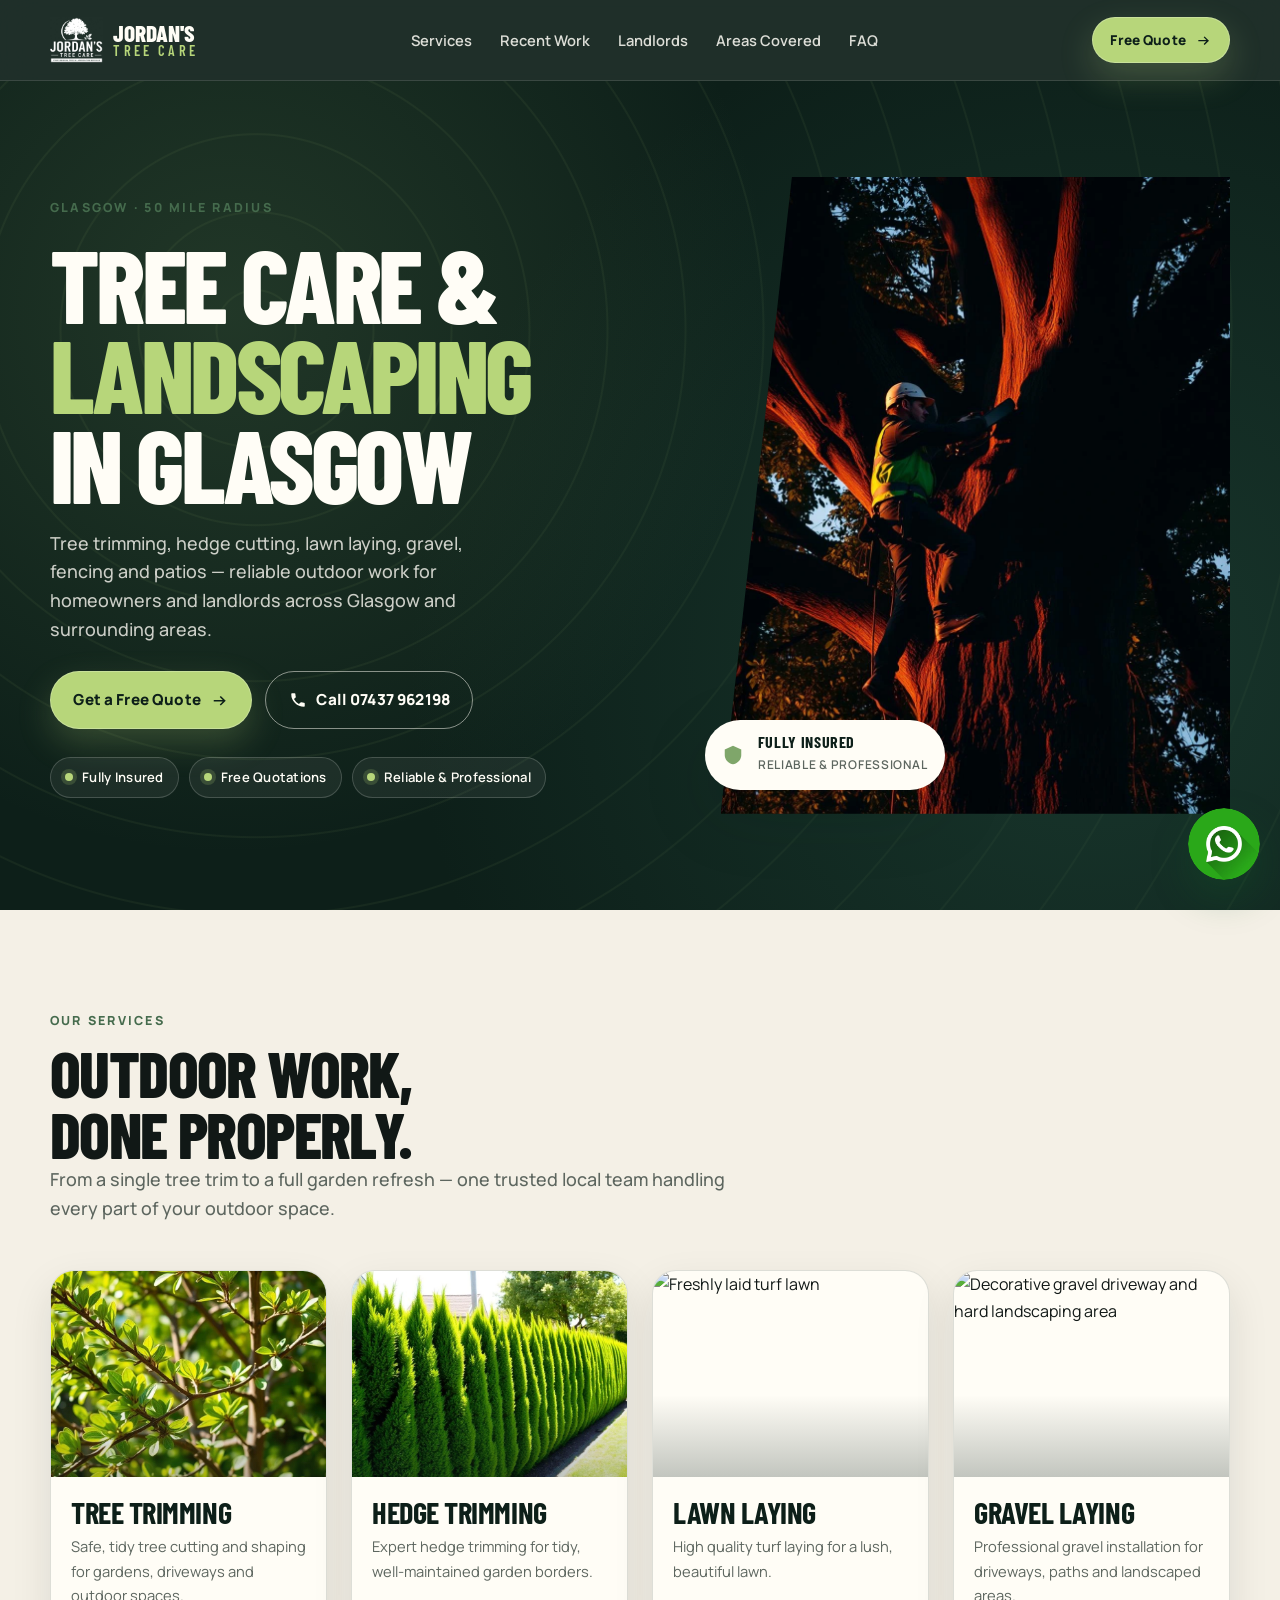
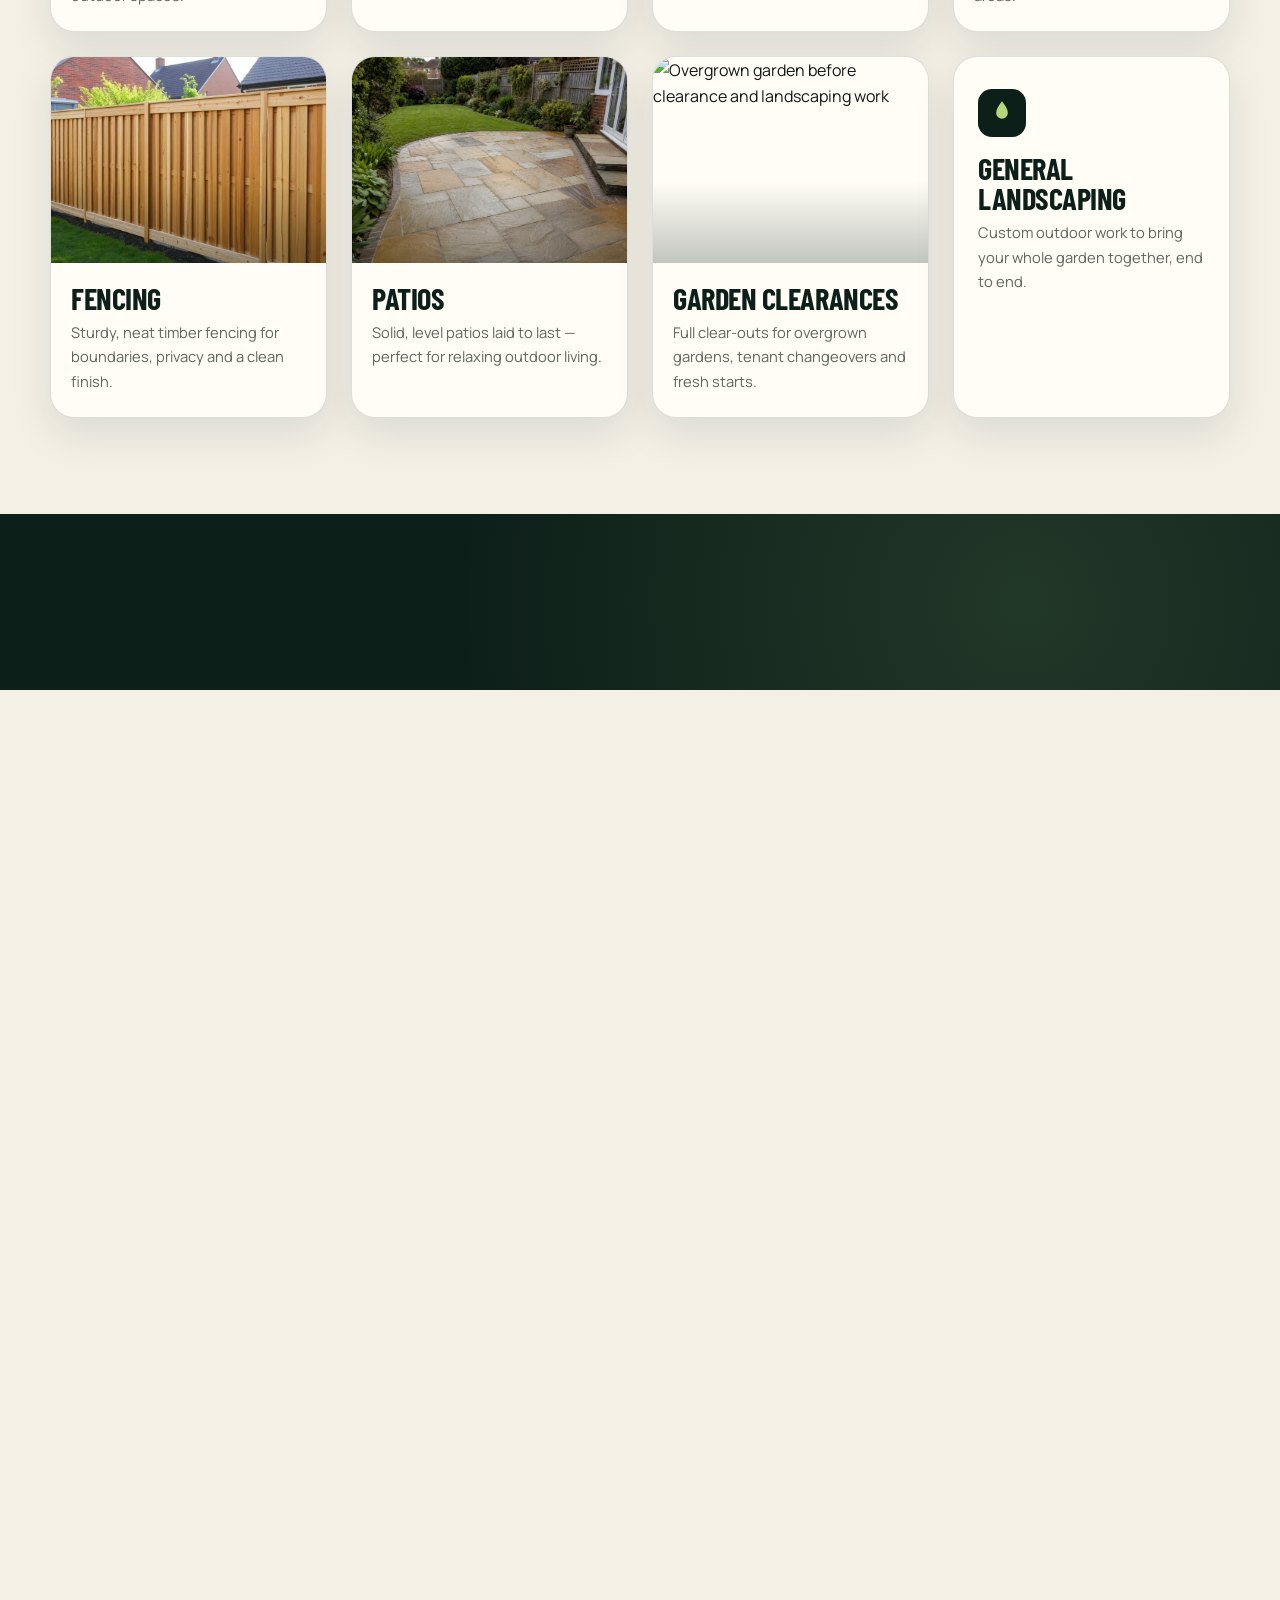
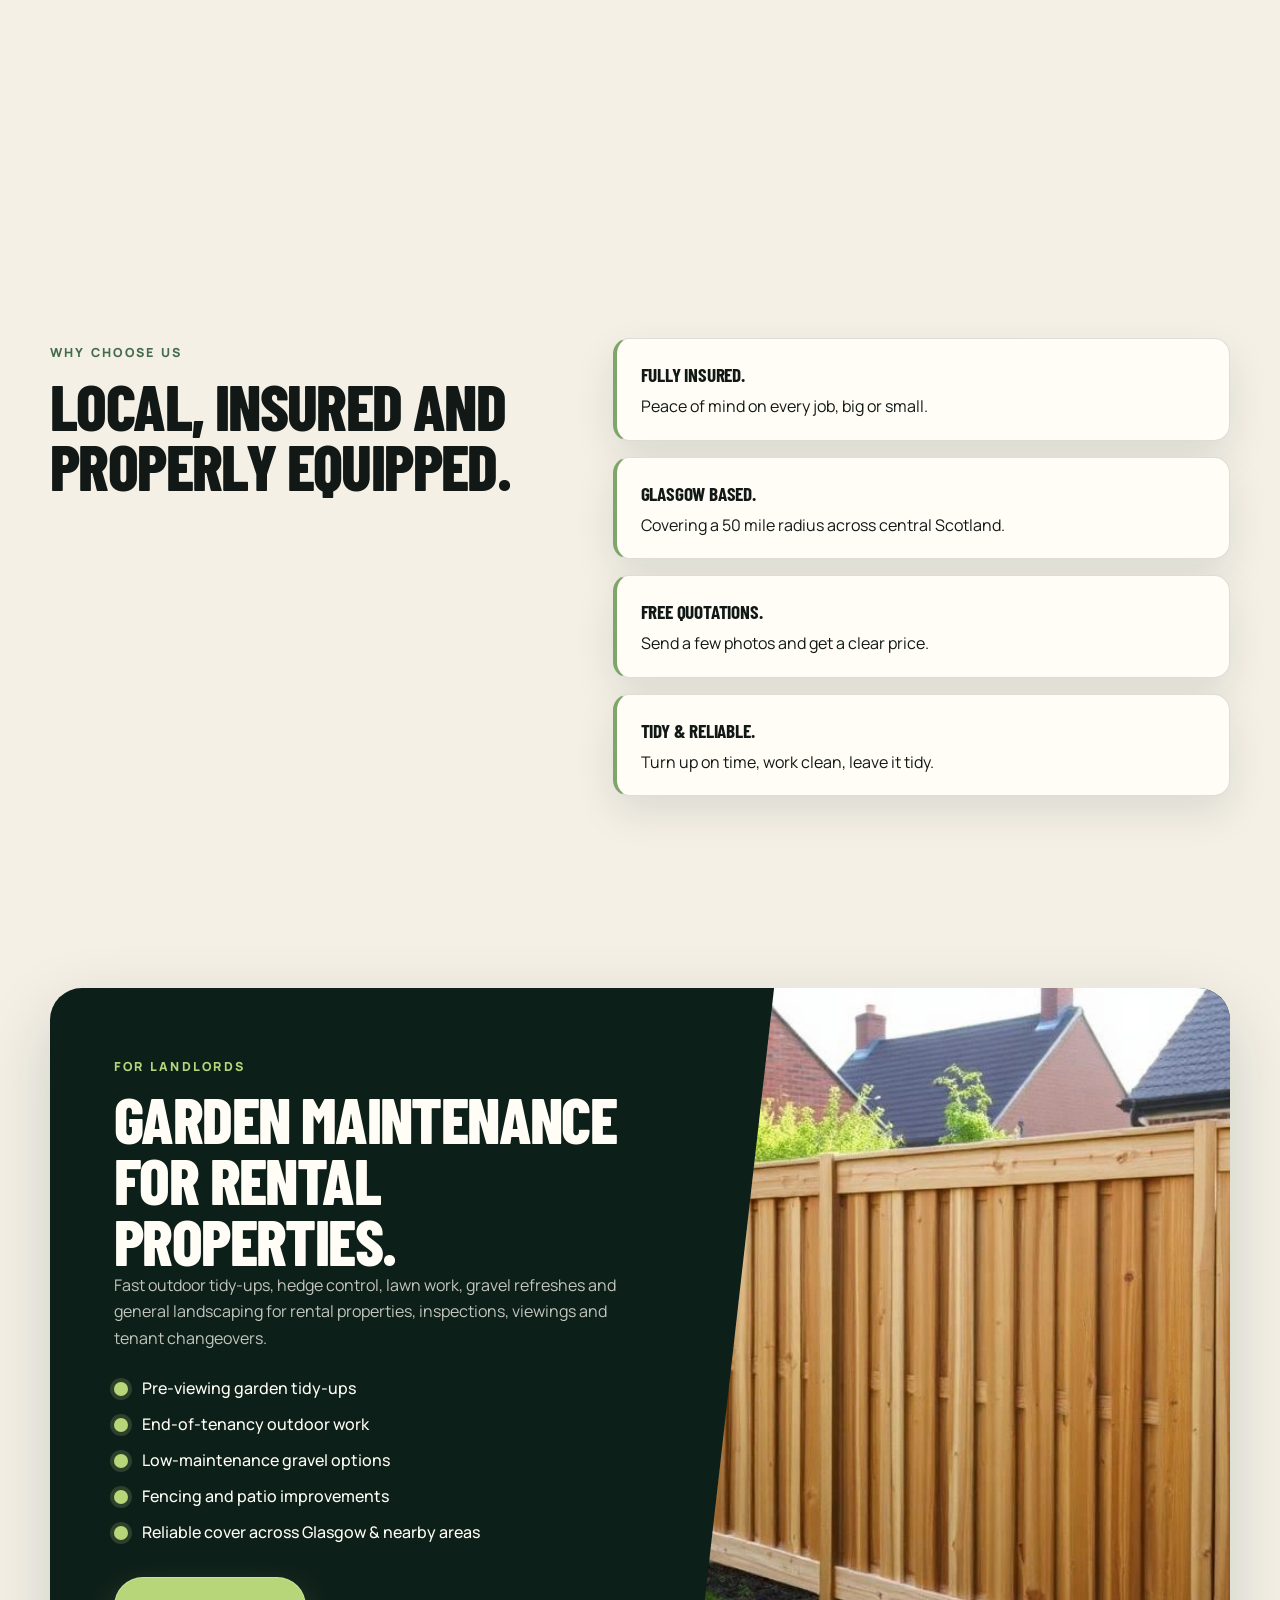
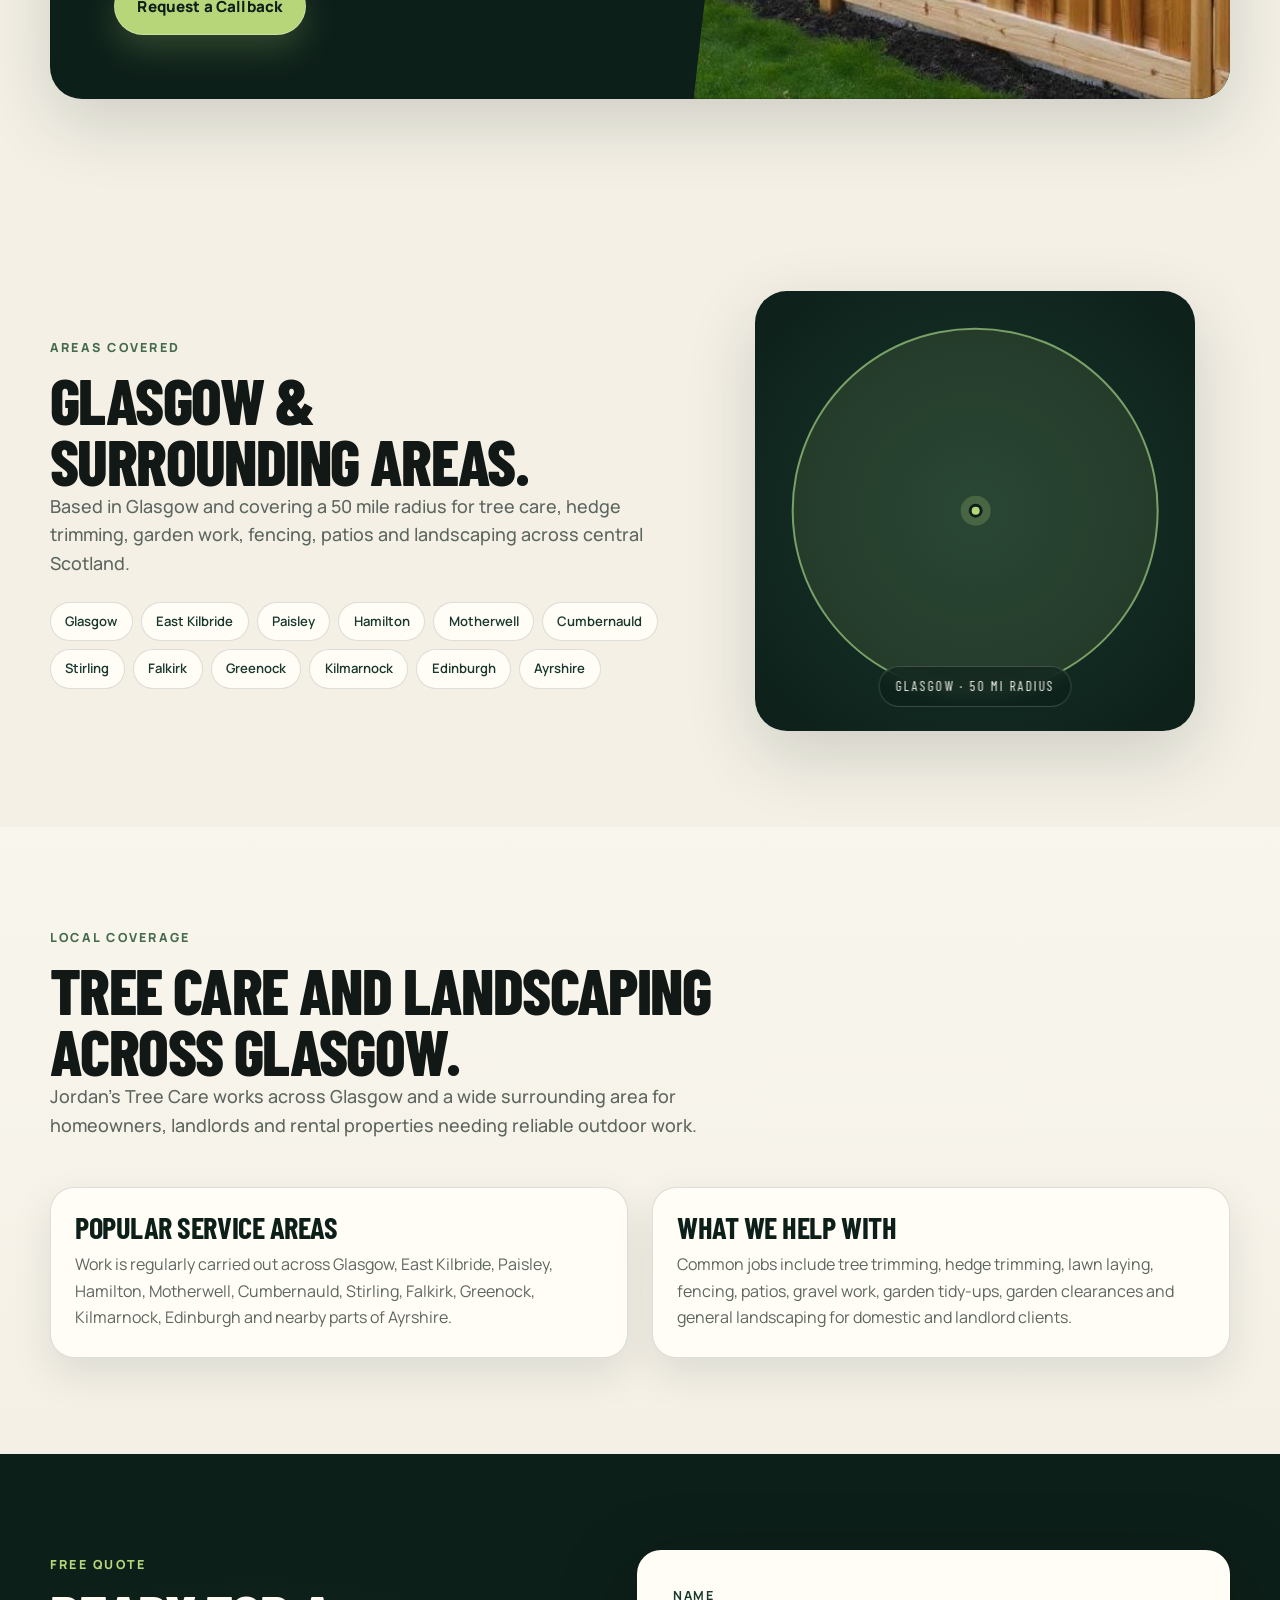
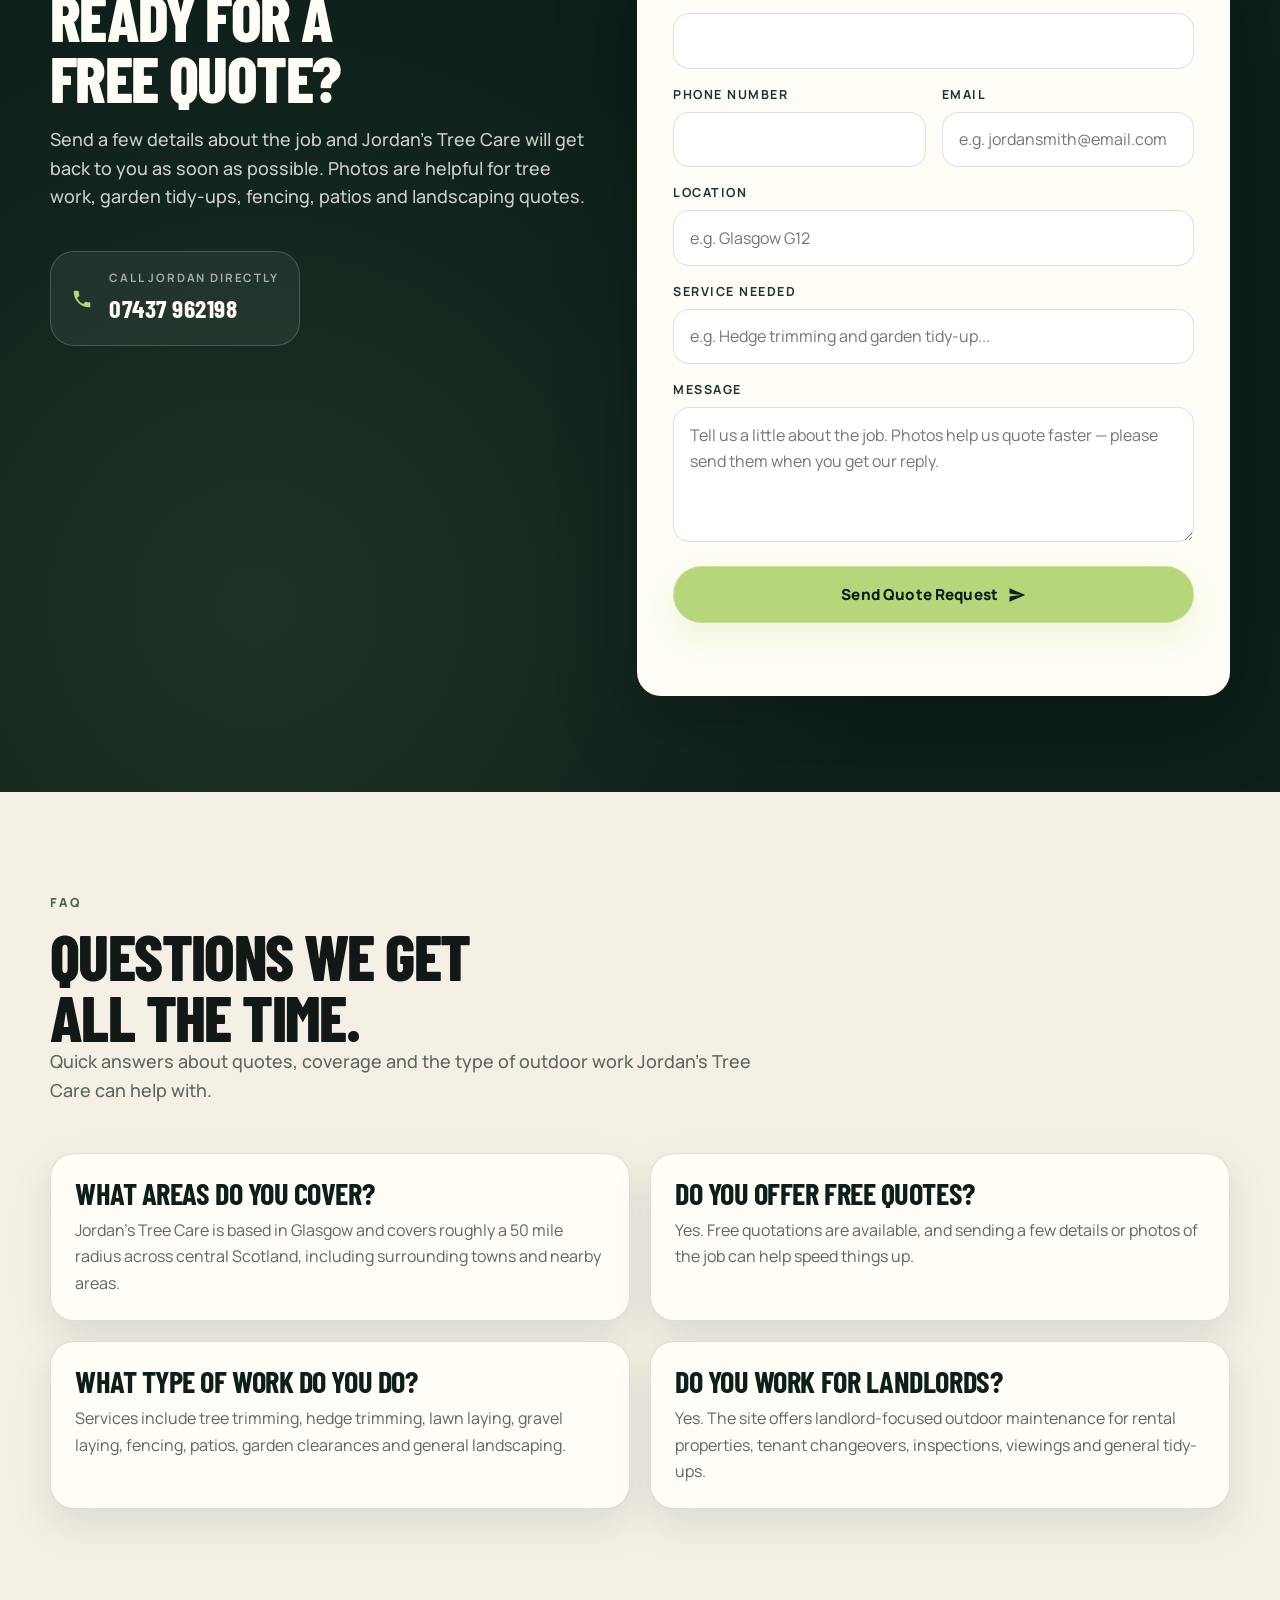
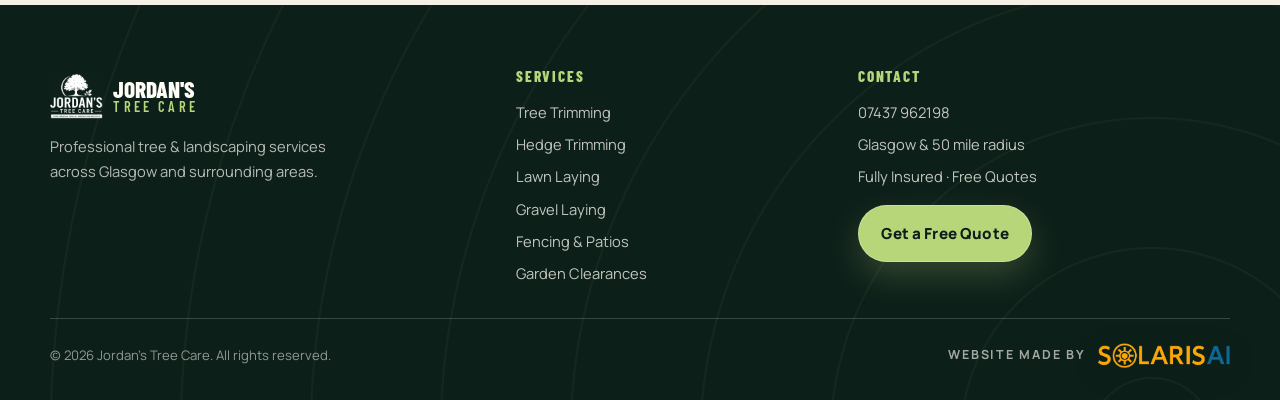
==== commit adbc0cab: "Add files via upload" ====
--- a/index.html
+++ b/index.html
@@ -418,11 +418,10 @@
       </a>
     </div>
 
-    <form class="quote-form reveal" id="quoteForm" action="https://api.web3forms.com/submit" method="POST" novalidate>
-      <input type="hidden" name="access_key" value="PASTE_WEB3FORMS_ACCESS_KEY_HERE">
-      <input type="hidden" name="subject" value="New quote request from Jordan's Tree Care website">
-      <input type="hidden" name="from_name" value="Jordan's Tree Care Website">
-      <input type="checkbox" name="botcheck" tabindex="-1" autocomplete="off" class="botcheck-field">
+    <form class="quote-form reveal" id="quoteForm" action="https://formsubmit.co/leematt2003@gmail.com" method="POST" novalidate>
+      <input type="hidden" name="_subject" value="New Website Enquiry">
+      <input type="hidden" name="_template" value="table">
+      <input type="hidden" name="_next" value="https://www.jordanstreecare.co.uk/thank-you.html">
       <div class="field">
         <label for="name">Name</label>
         <input id="name" name="name" type="text" required autocomplete="name">
--- a/styles.css
+++ b/styles.css
@@ -365,8 +365,20 @@
 .field textarea{resize:vertical;min-height:110px}
 .form-note{margin:.25rem 0 0;font-size:.88rem;color:var(--moss-600);min-height:1.2em}
 .form-note.error{color:#B84A3A}
-.botcheck-field{display:none !important}
 .quote-form button[disabled]{opacity:.7;cursor:wait}
+
+/* ============ THANK YOU ============ */
+.thank-you-body{background:var(--forest-950)}
+.thank-you-page{min-height:100vh;display:flex;align-items:center;padding-block:2rem}
+.thank-you-wrap{width:100%;padding-inline:1rem}
+.thank-you-card{
+  max-width:720px;margin:0 auto;
+  padding:clamp(2rem,4vw,3rem);
+  background:rgba(255,253,246,.06);
+  border:1px solid var(--border-dark);
+  border-radius:var(--radius-xl);
+  box-shadow:var(--shadow-dark);
+}
 
 /* ============ FAQ ============ */
 .faq-list{display:grid;grid-template-columns:repeat(2,1fr);gap:1.25rem}
@@ -474,6 +486,7 @@
   }
   .sticky-cta{padding-bottom:calc(.75rem + env(safe-area-inset-bottom))}
   body{padding-bottom:calc(72px + env(safe-area-inset-bottom))}
+  .thank-you-body{padding-bottom:0}
   .hero{padding-block:var(--space-7)}
   .hero-ctas .btn-primary,.hero-ctas .btn-secondary{flex:1 1 100%}
   .hero-badge{left:auto;right:1rem;bottom:1rem}
@@ -495,6 +508,9 @@
   .logo-mark{width:45px;height:45px}
   .logo-top{font-size:1.2rem}
   .logo-sub{font-size:.78rem;letter-spacing:.18em}
+  .thank-you-page{padding-block:1rem}
+  .thank-you-wrap{padding-inline:.75rem}
+  .thank-you-card{padding:1.75rem 1.25rem}
   .hero-title{font-size:clamp(2.6rem,11vw,3.6rem)}
   .trust-badge{font-size:.75rem;padding:.45rem .7rem}
   .phone-cta strong{font-size:1.3rem}
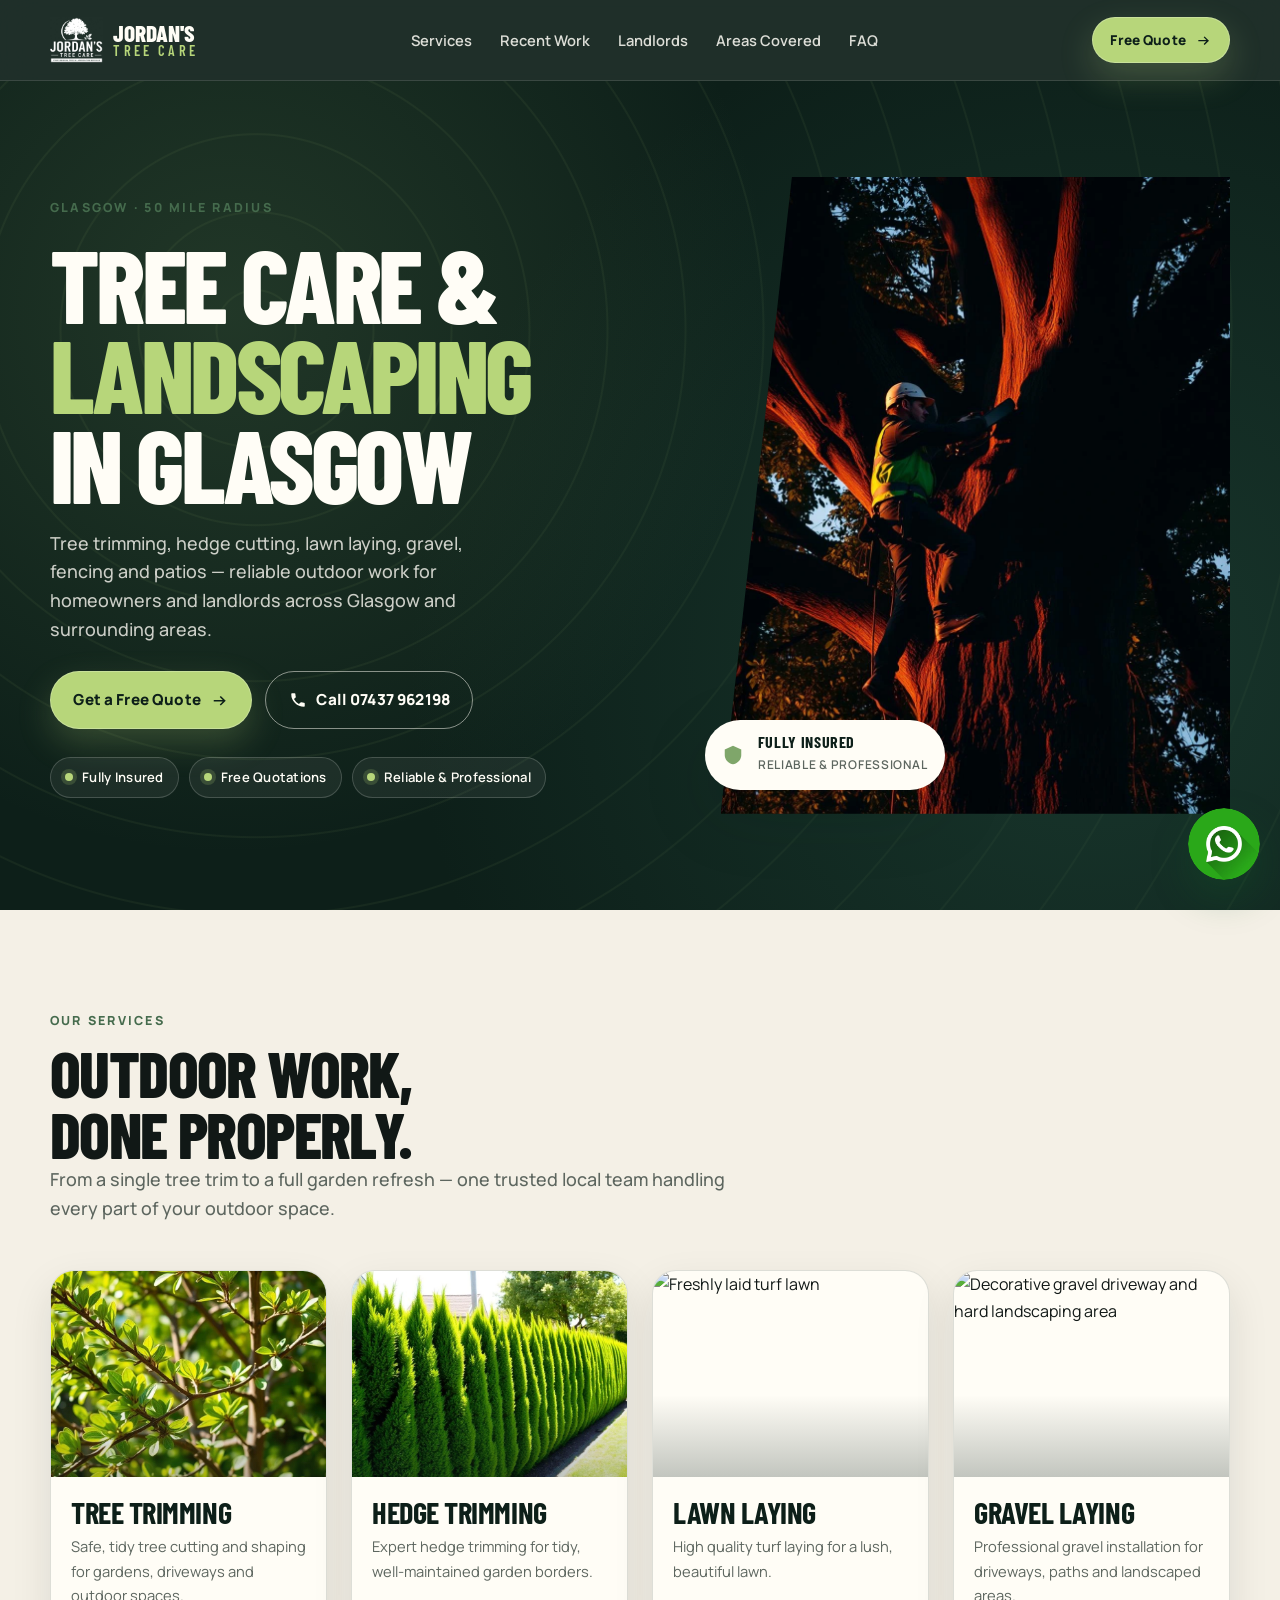
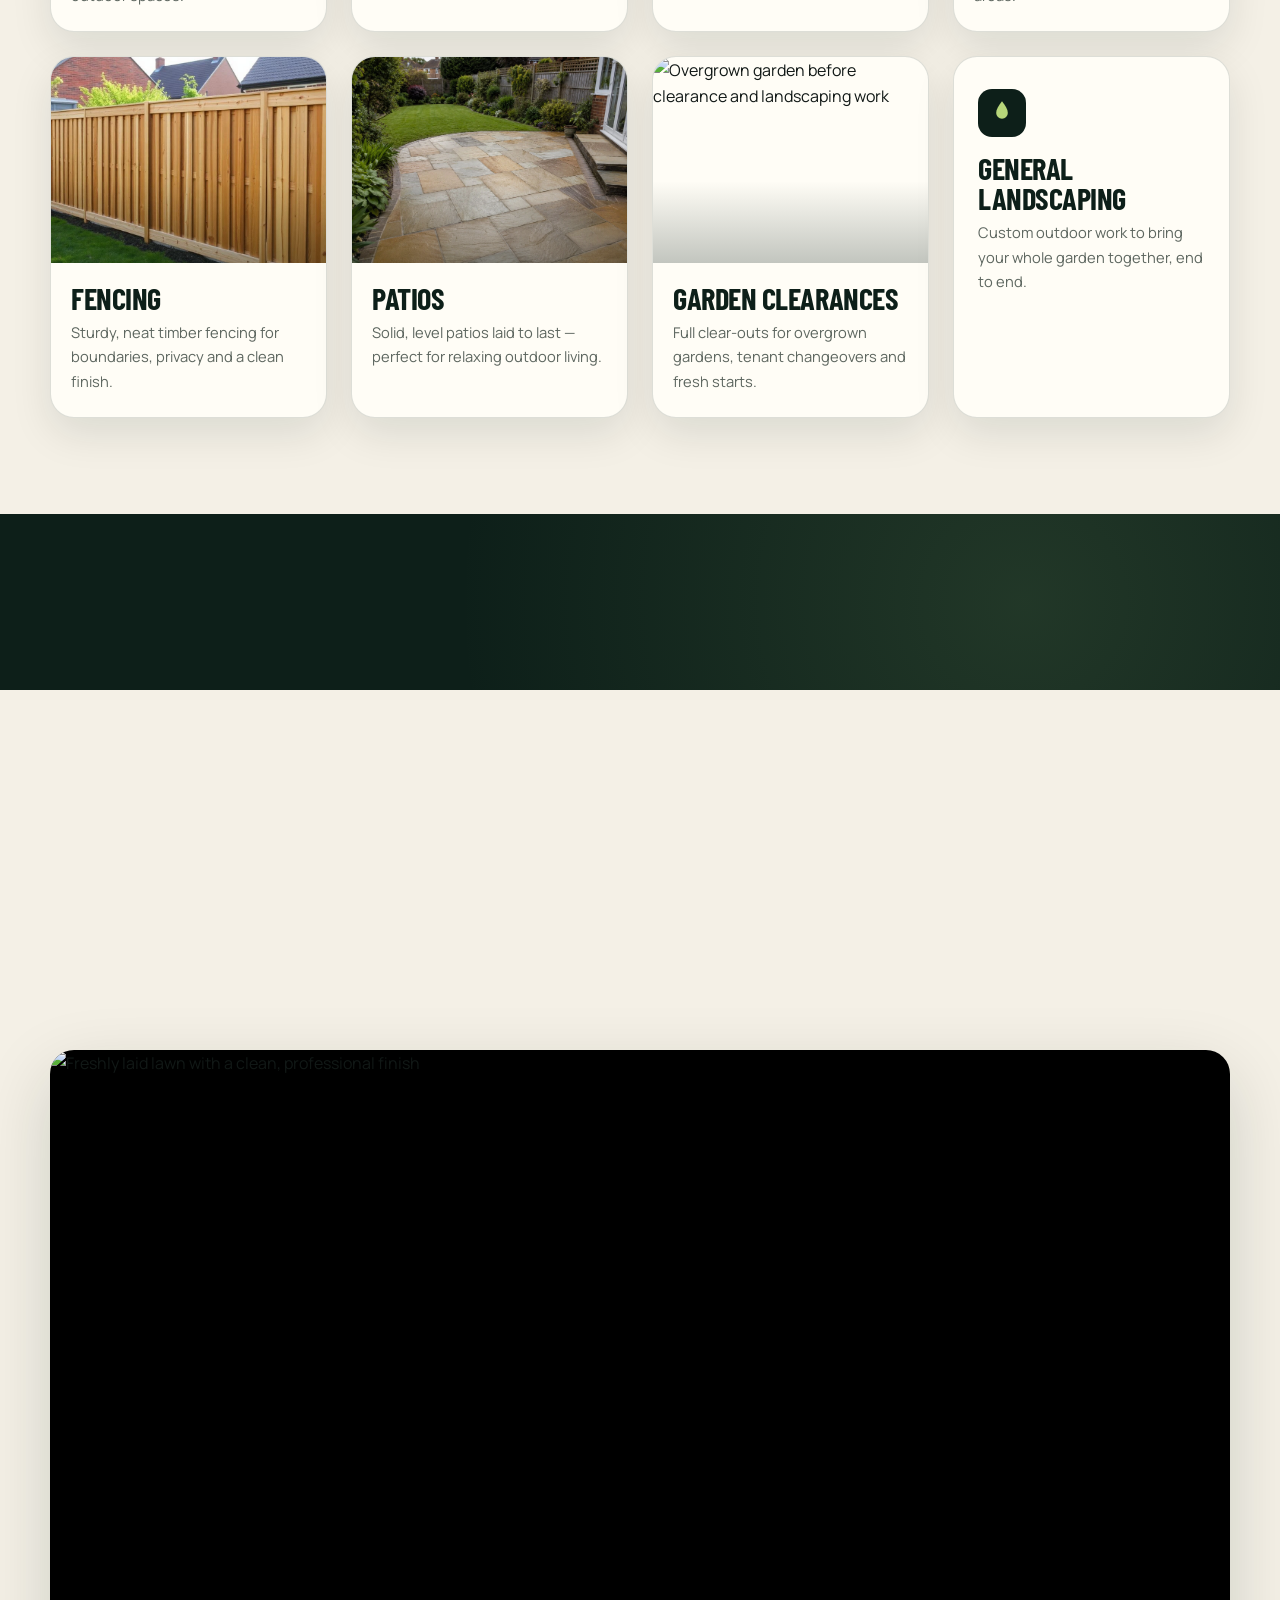
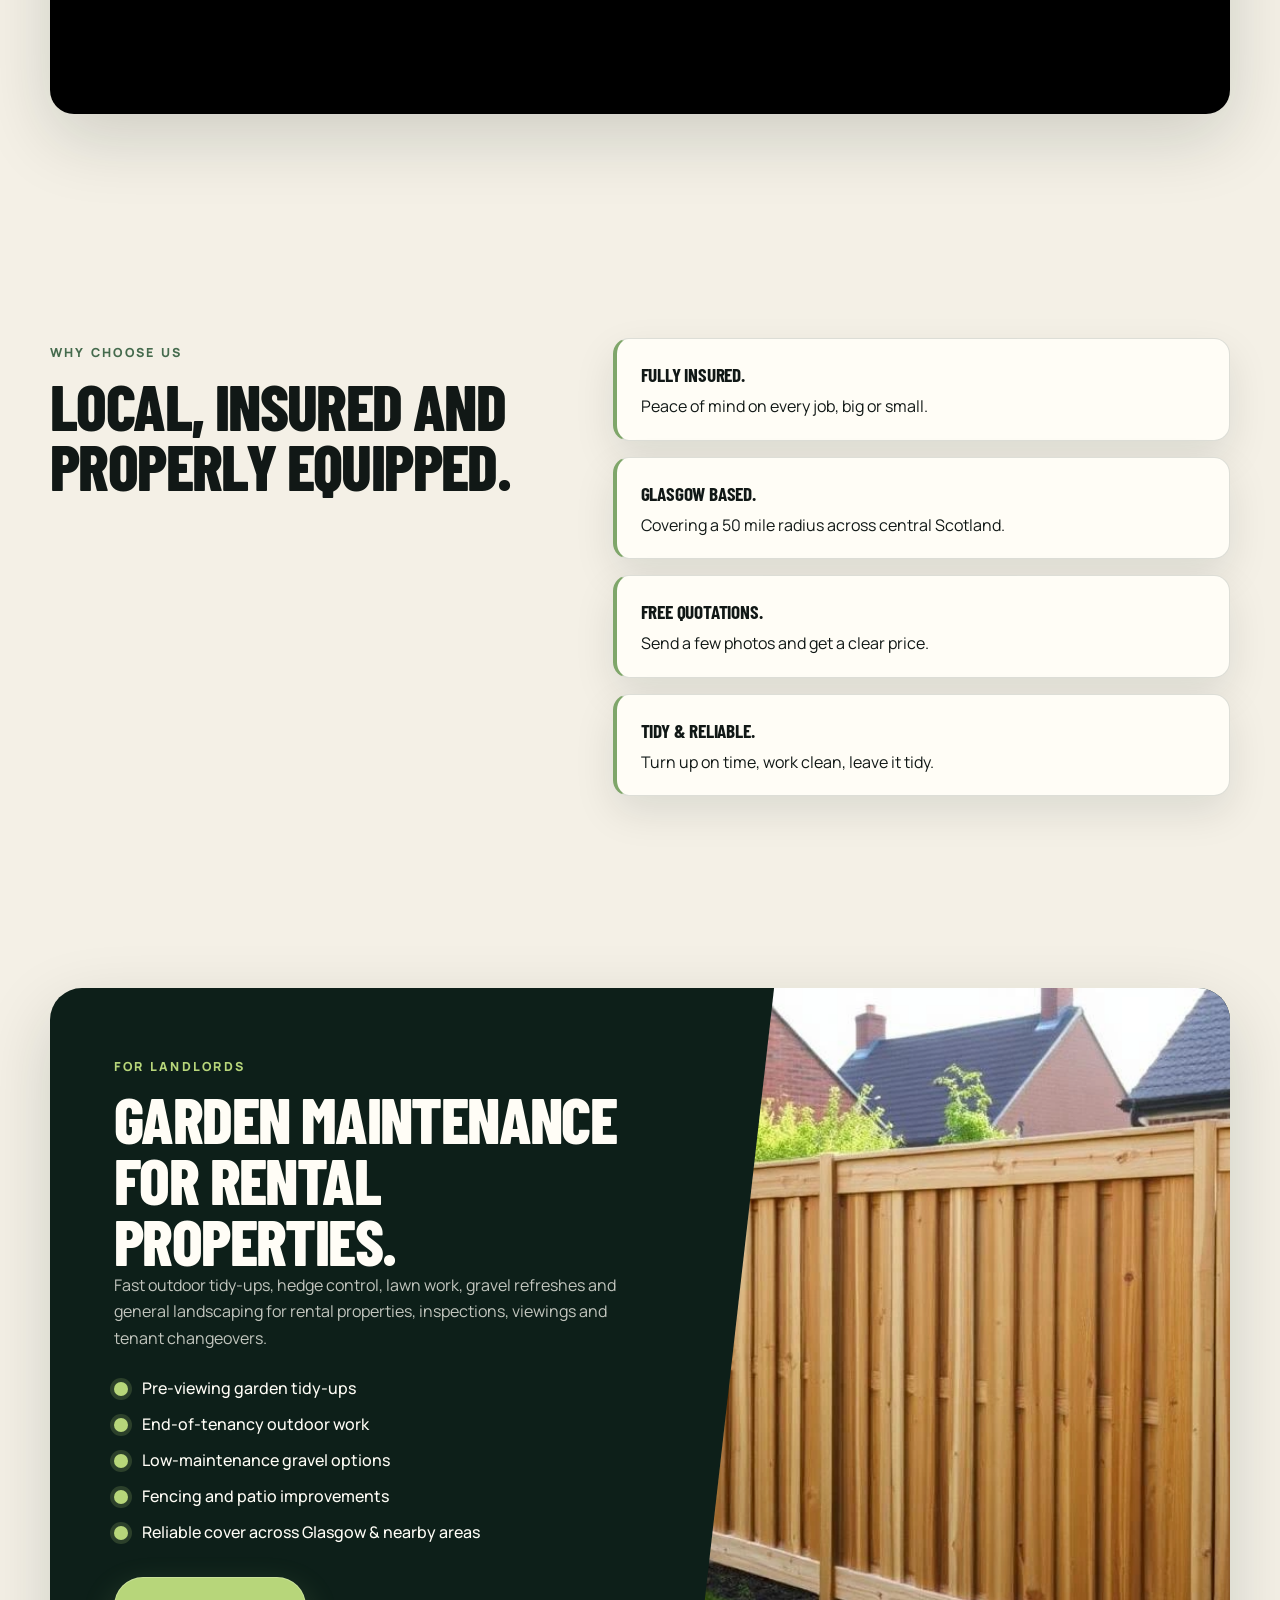
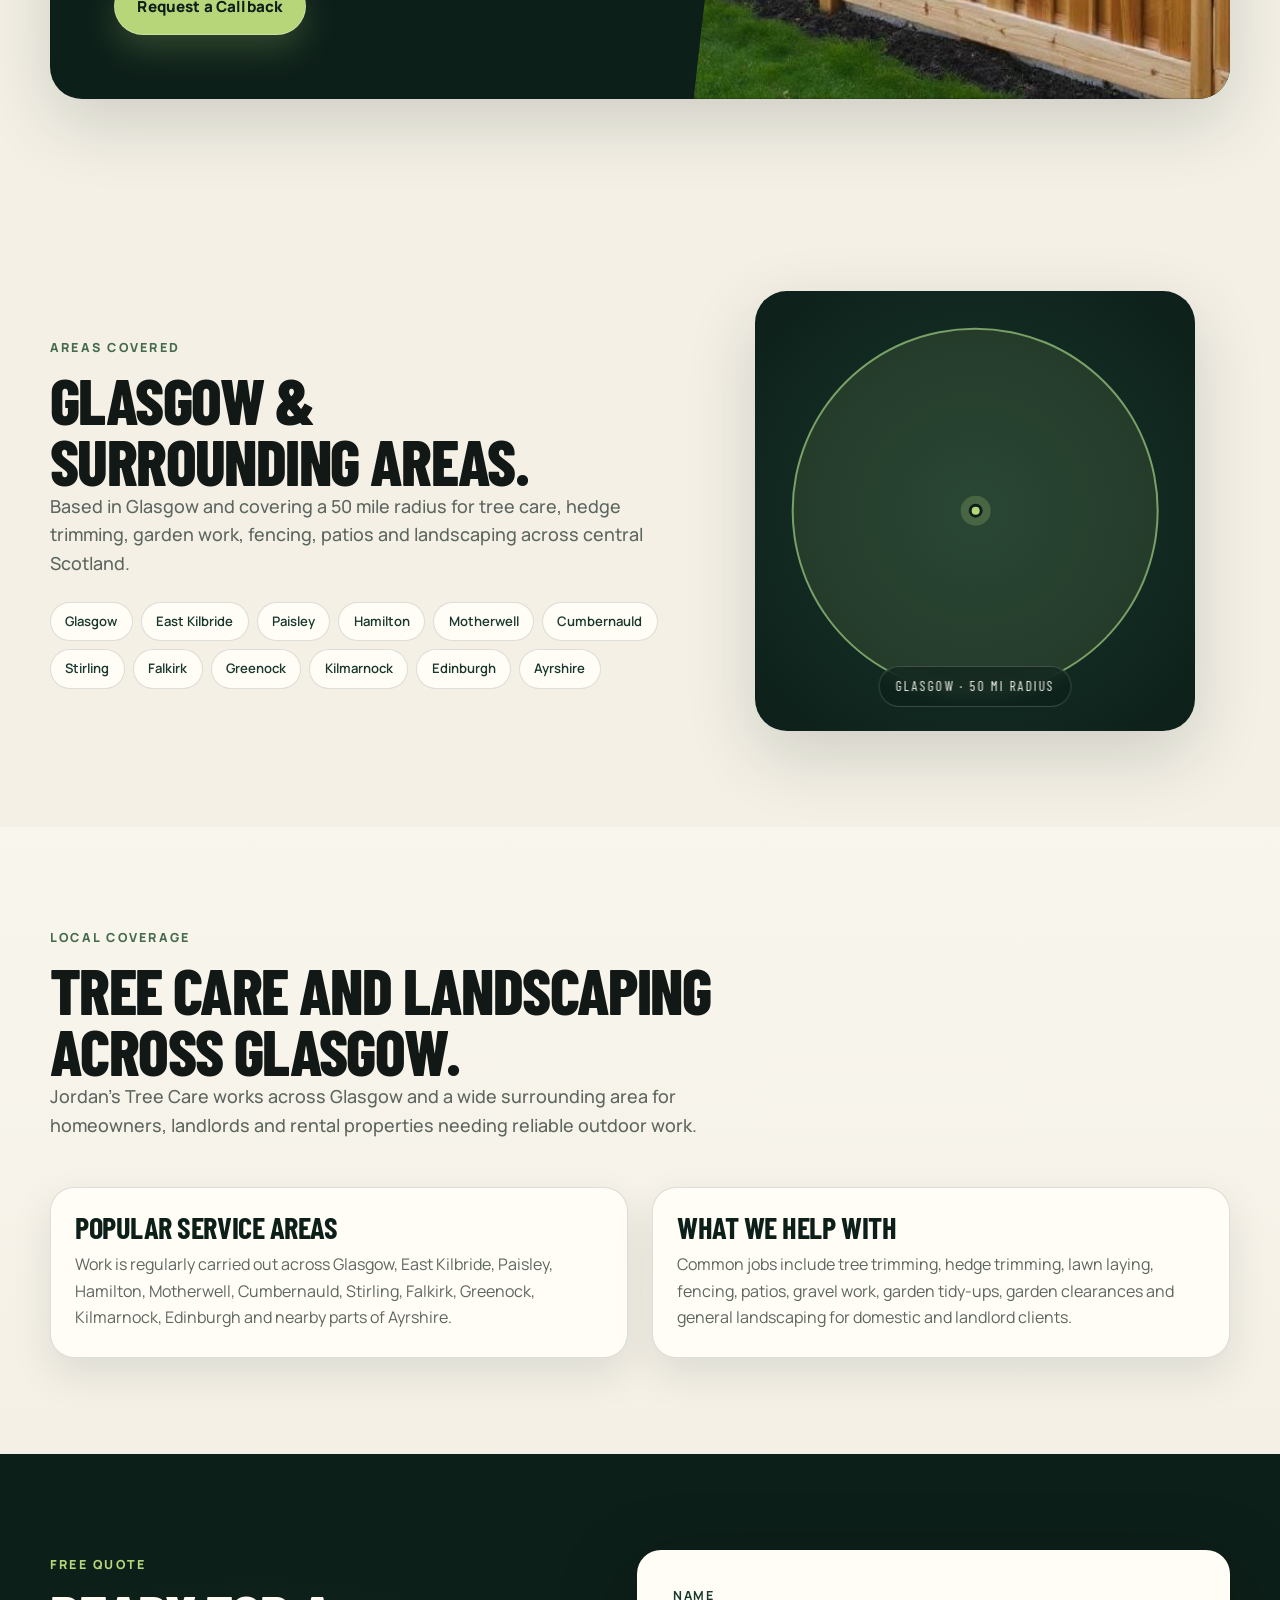
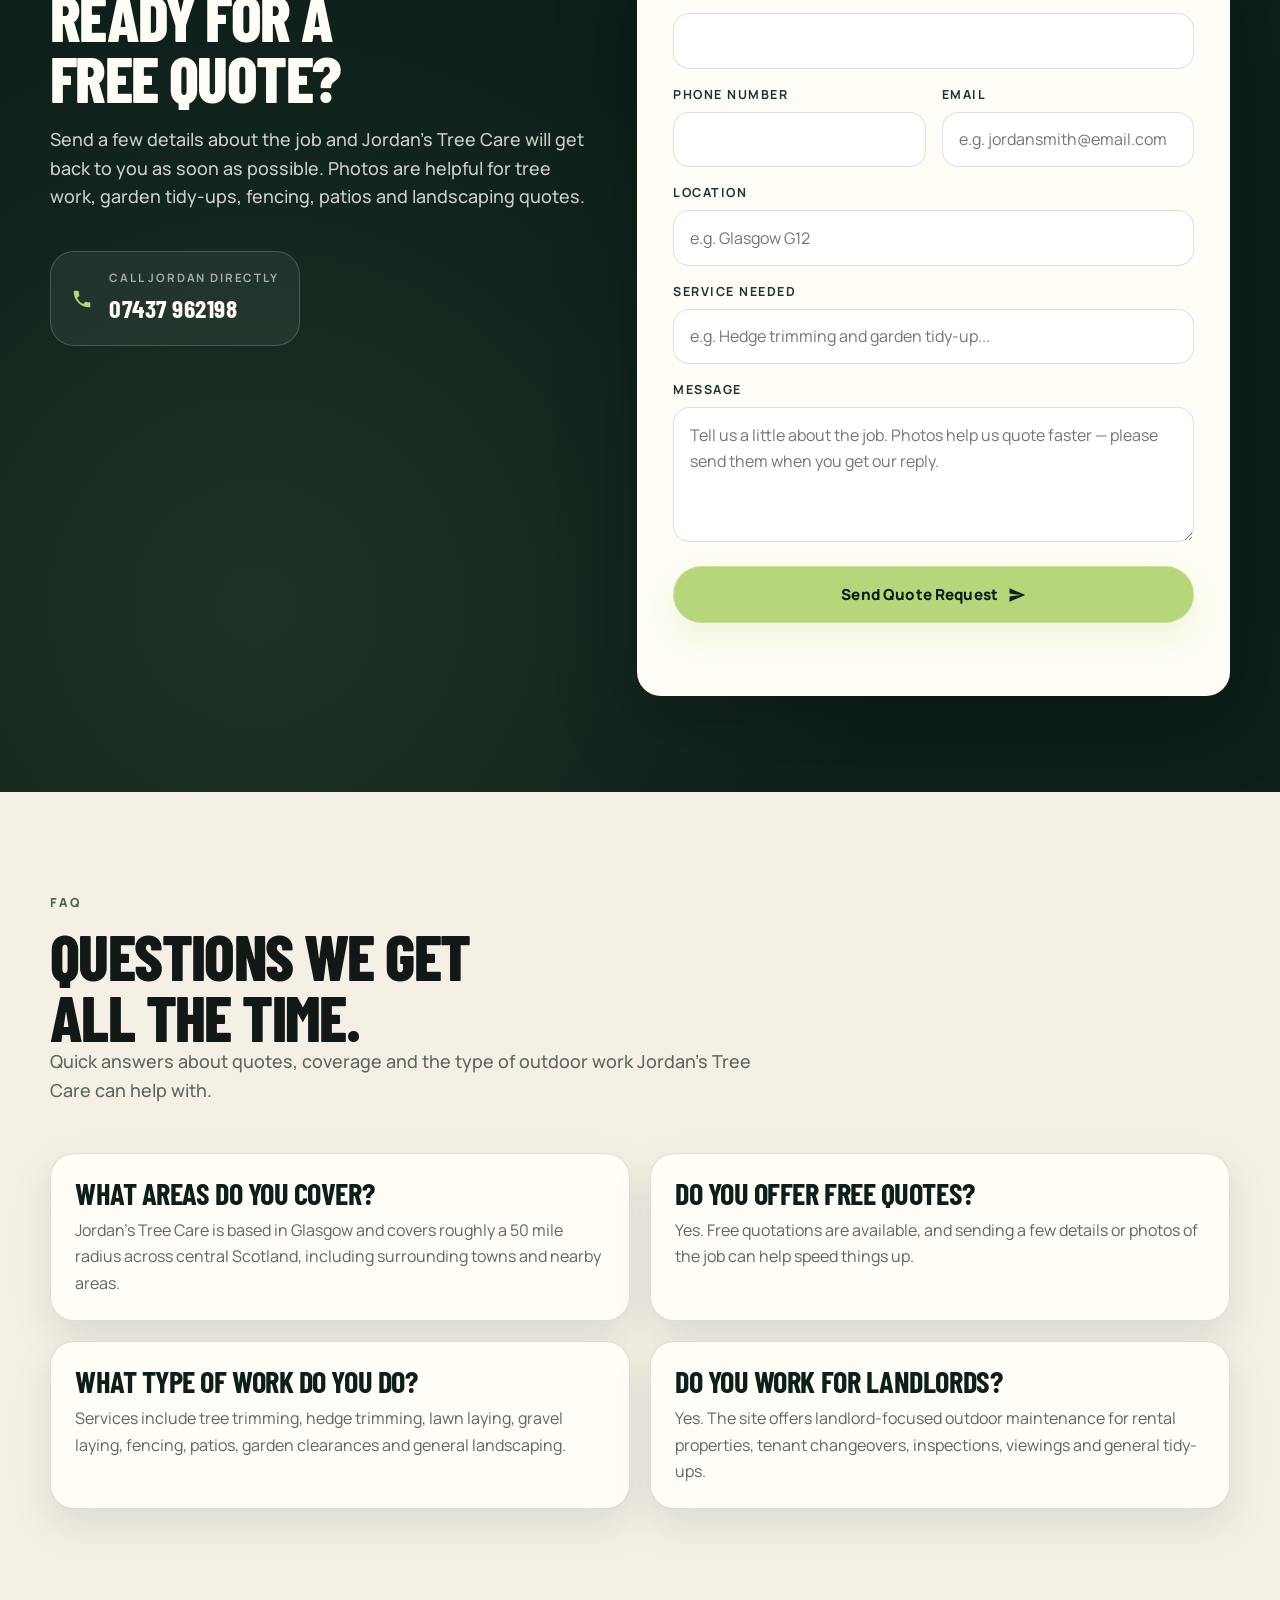
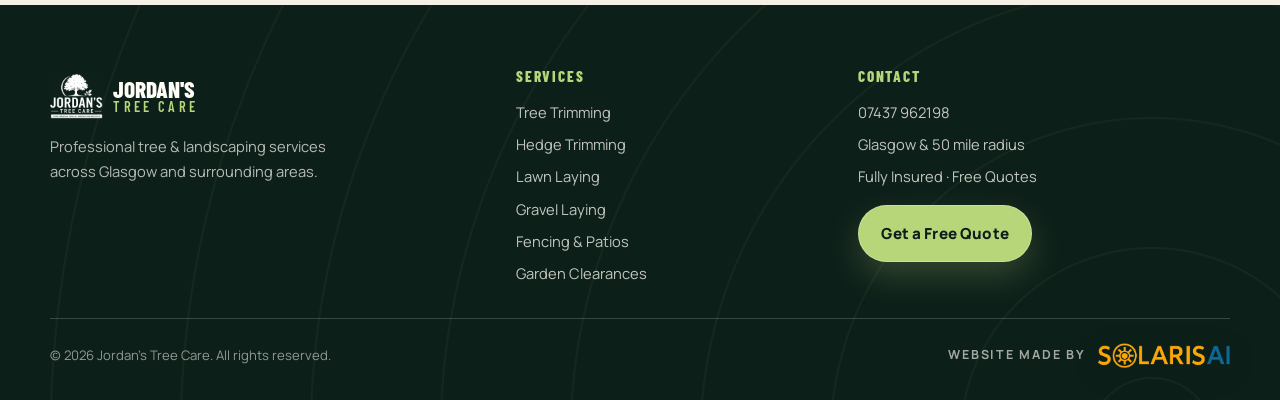
==== commit 8119b9ce: "Add files via upload" ====
--- a/index.html
+++ b/index.html
@@ -418,7 +418,7 @@
       </a>
     </div>
 
-    <form class="quote-form reveal" id="quoteForm" action="https://formsubmit.co/leematt2003@gmail.com" method="POST" novalidate>
+    <form class="quote-form reveal" id="quoteForm" action="https://formsubmit.co/treetopslandscapes@yahoo.com" method="POST" novalidate>
       <input type="hidden" name="_subject" value="New Website Enquiry">
       <input type="hidden" name="_template" value="table">
       <input type="hidden" name="_next" value="https://www.jordanstreecare.co.uk/thank-you.html">
@@ -446,7 +446,7 @@
       </div>
       <div class="field">
         <label for="message">Message</label>
-        <textarea id="message" name="message" rows="4" placeholder="Tell us a little about the job. Photos help us quote faster — please send them when you get our reply."></textarea>
+        <textarea id="message" name="message" rows="4" placeholder="Tell us a little about the job. Photos help us quote faster &mdash; please send them when you get our reply."></textarea>
       </div>
       <button type="submit" class="btn-primary btn-block">
         Send Quote Request
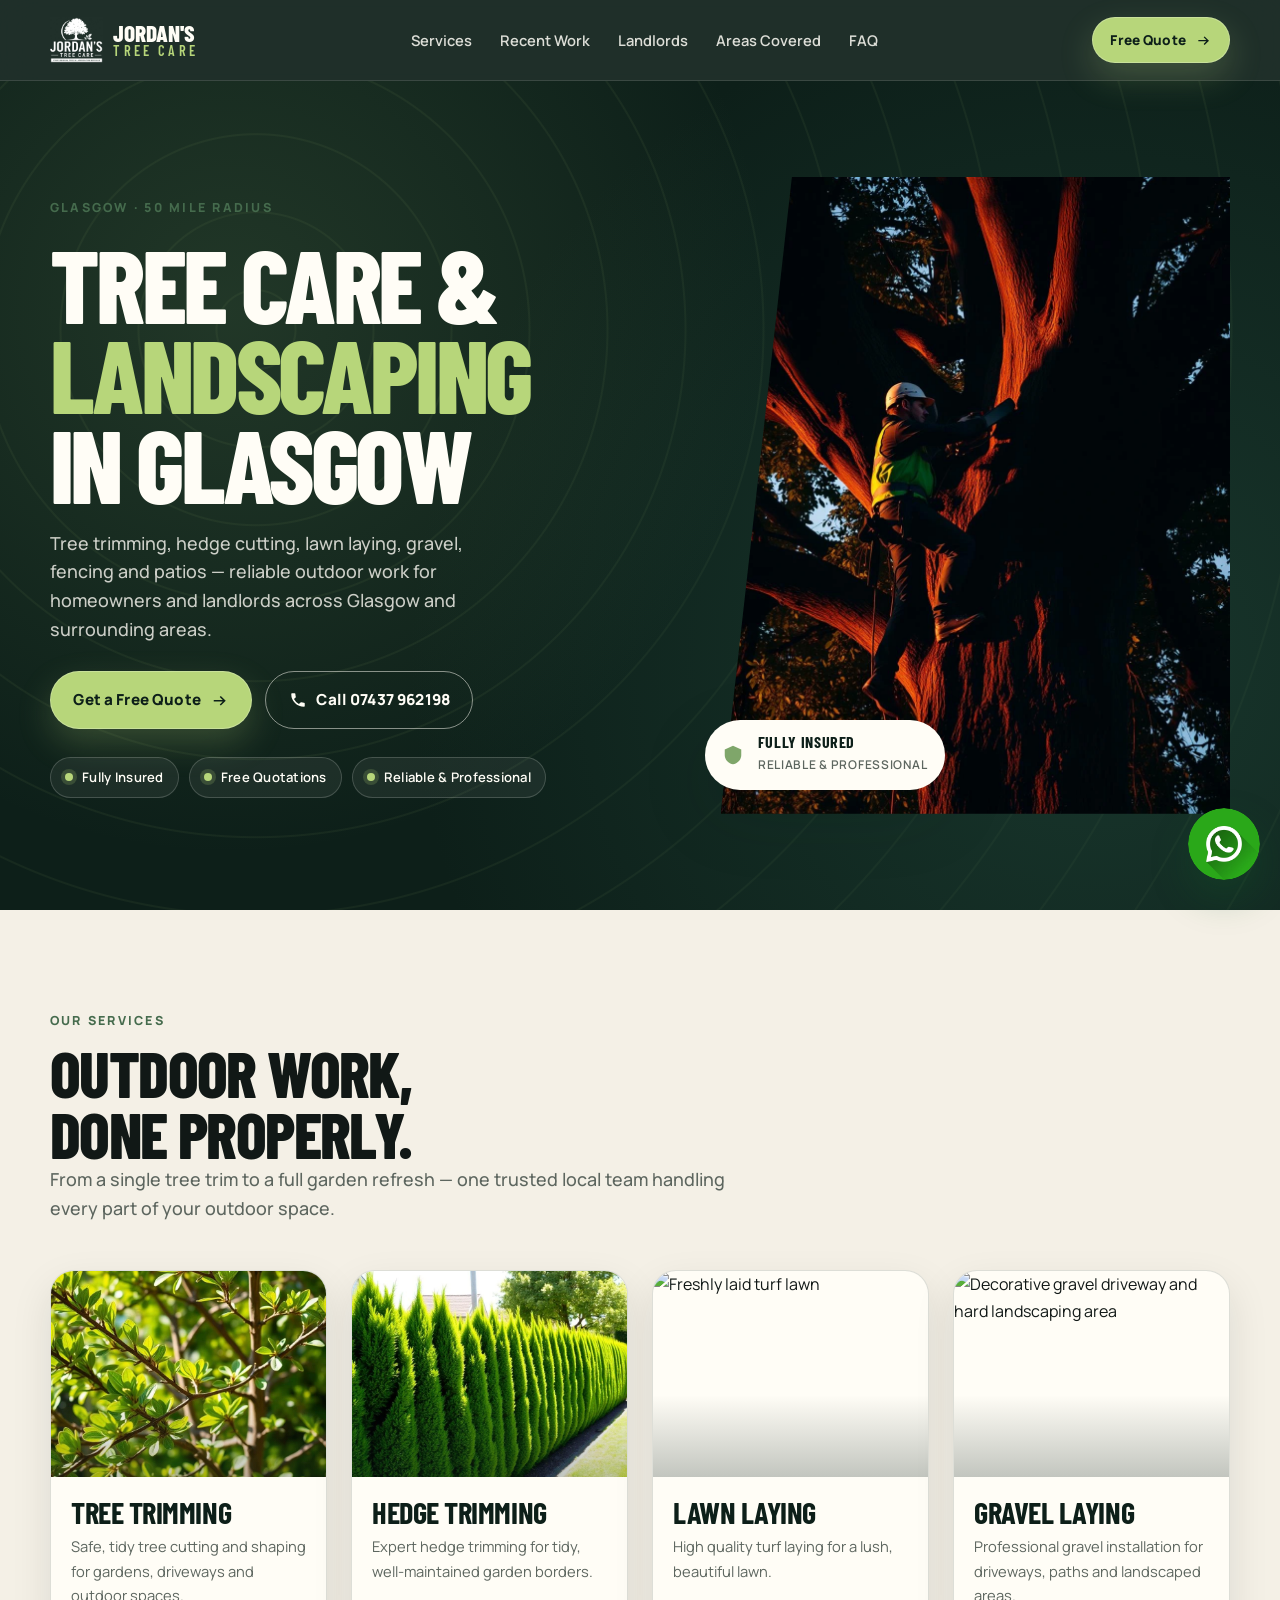
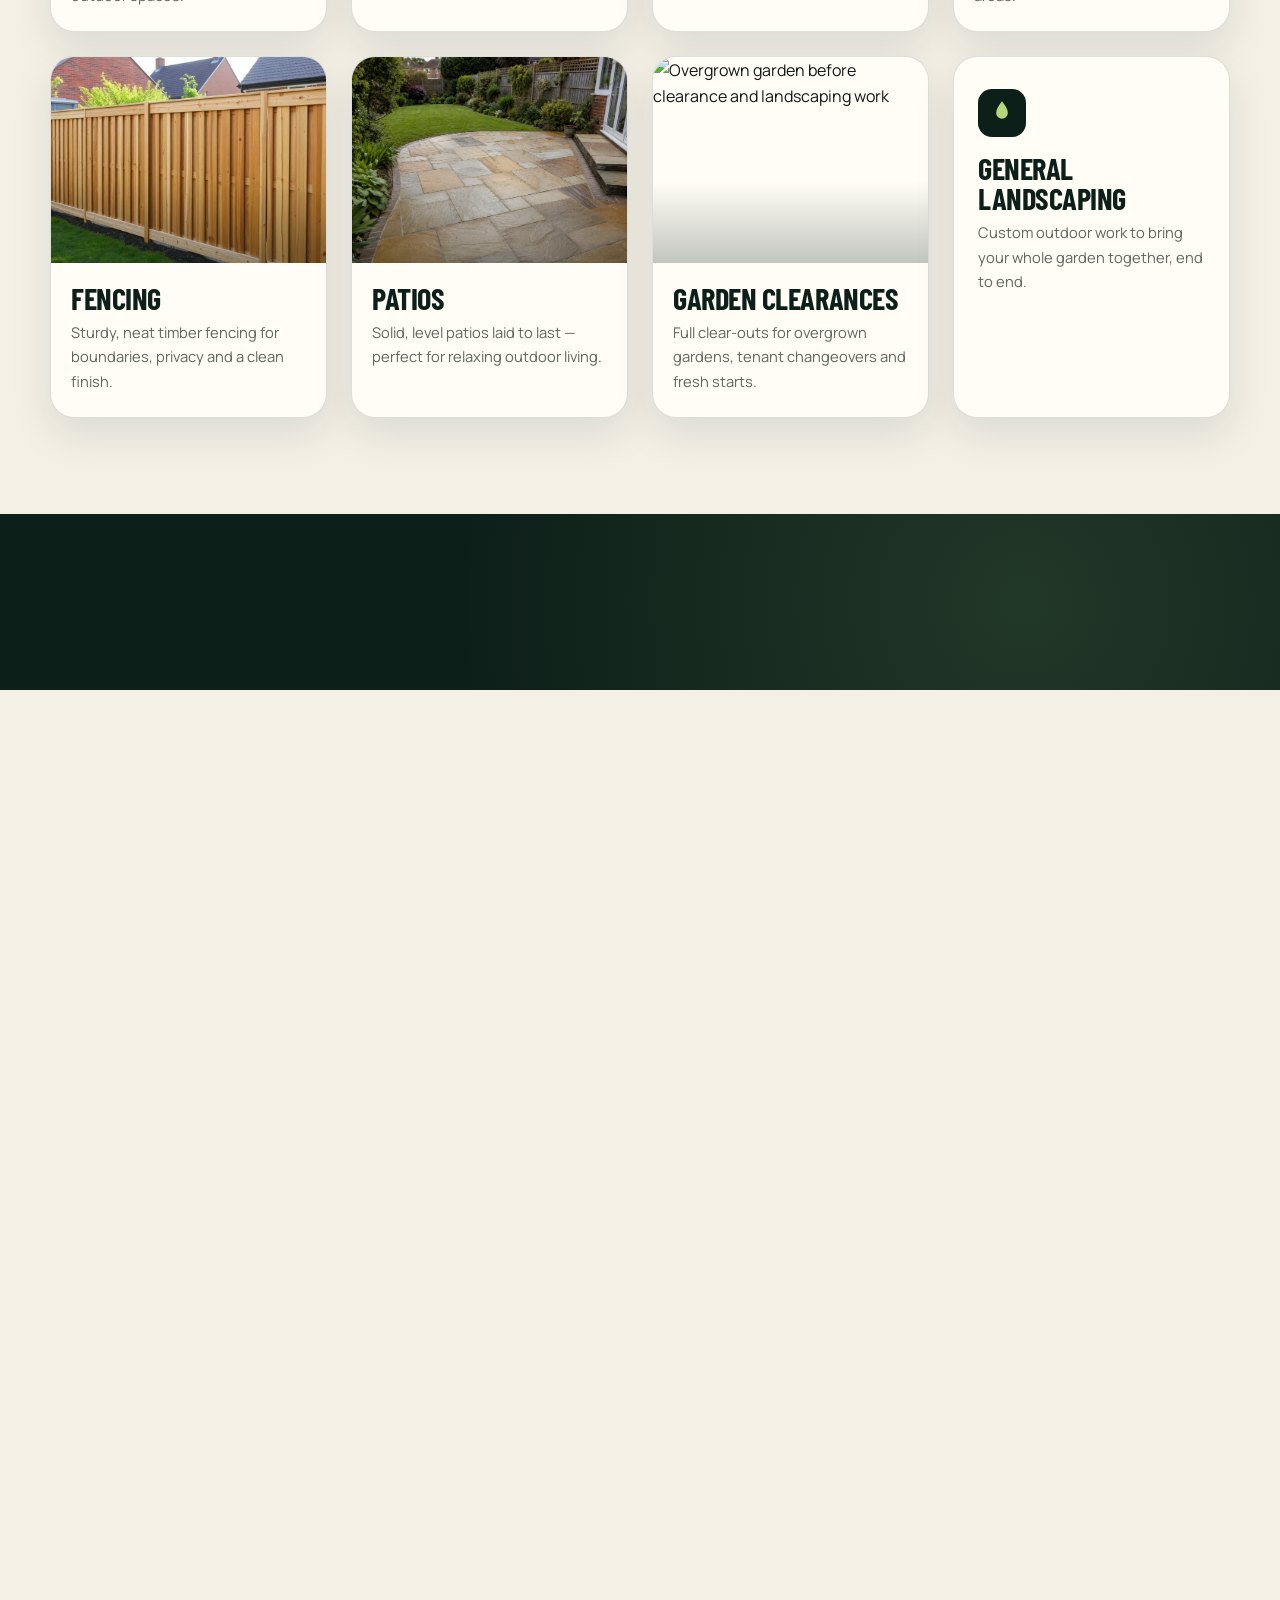
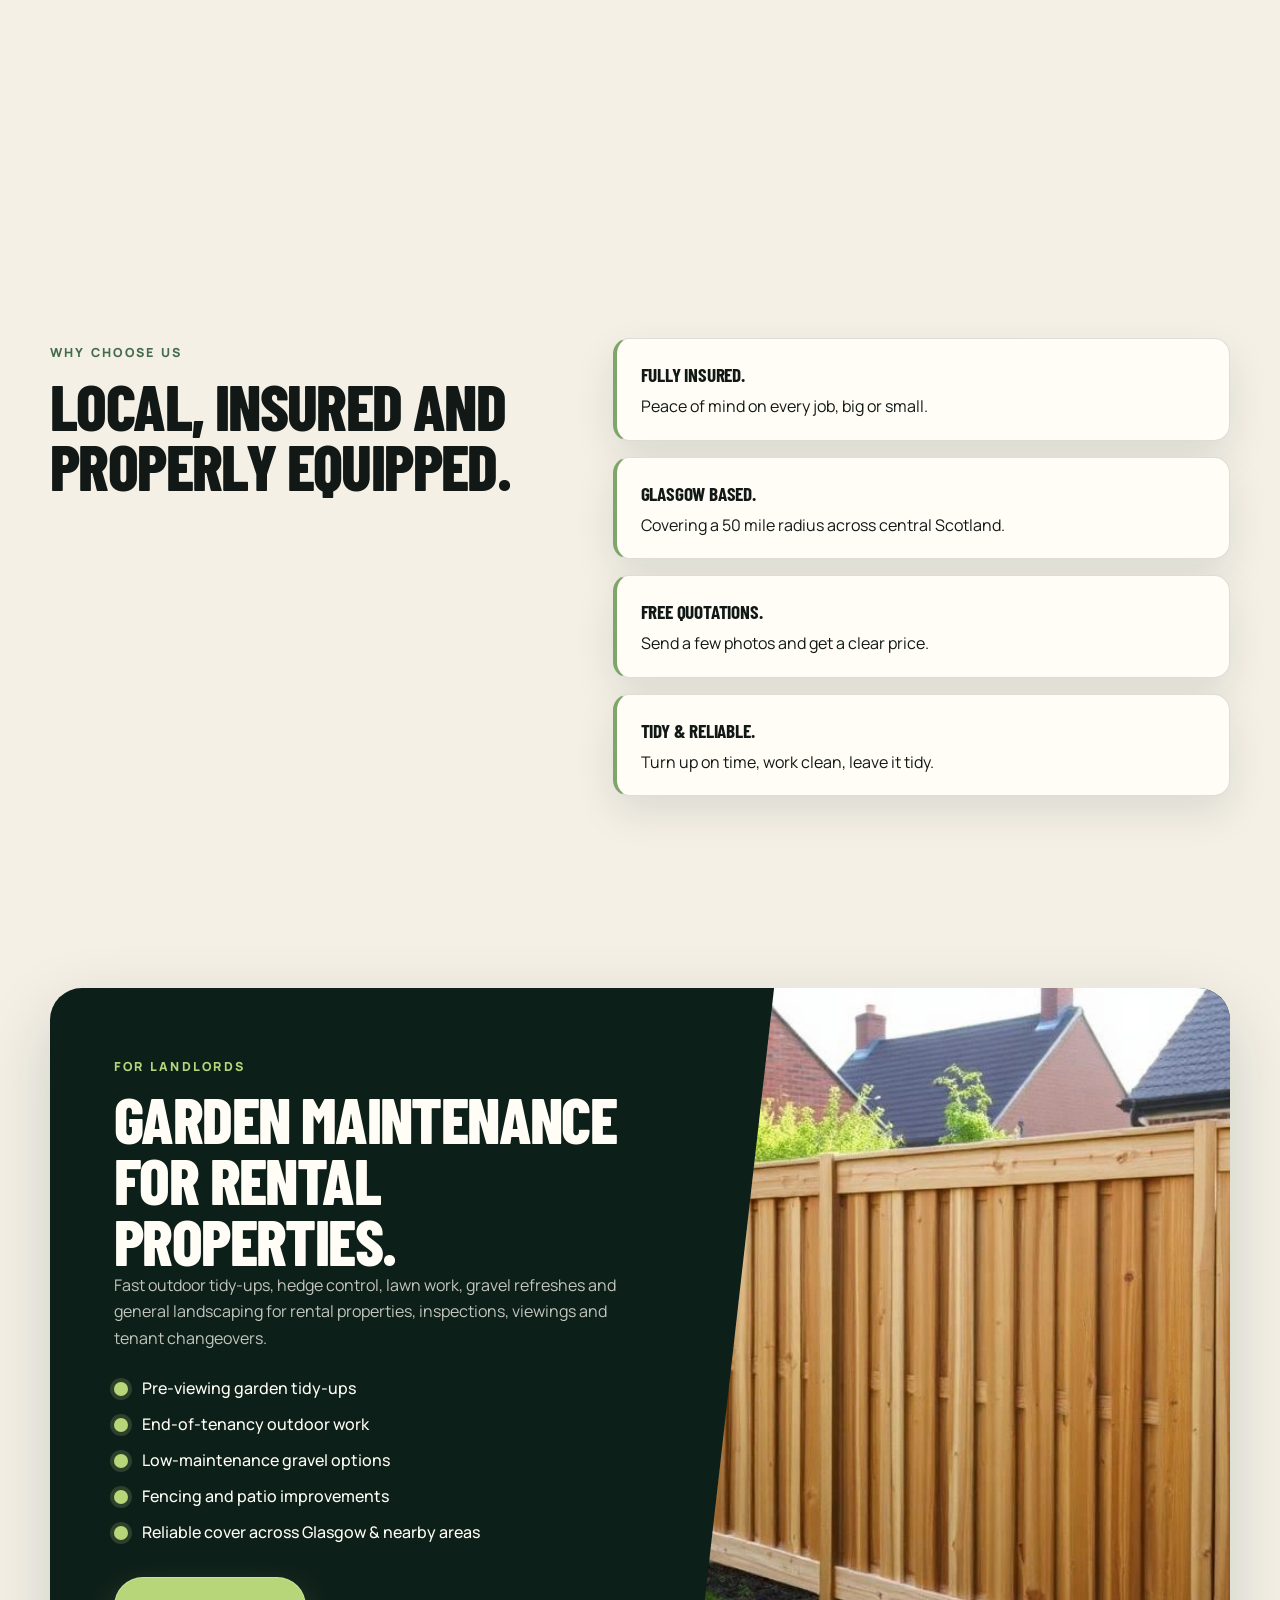
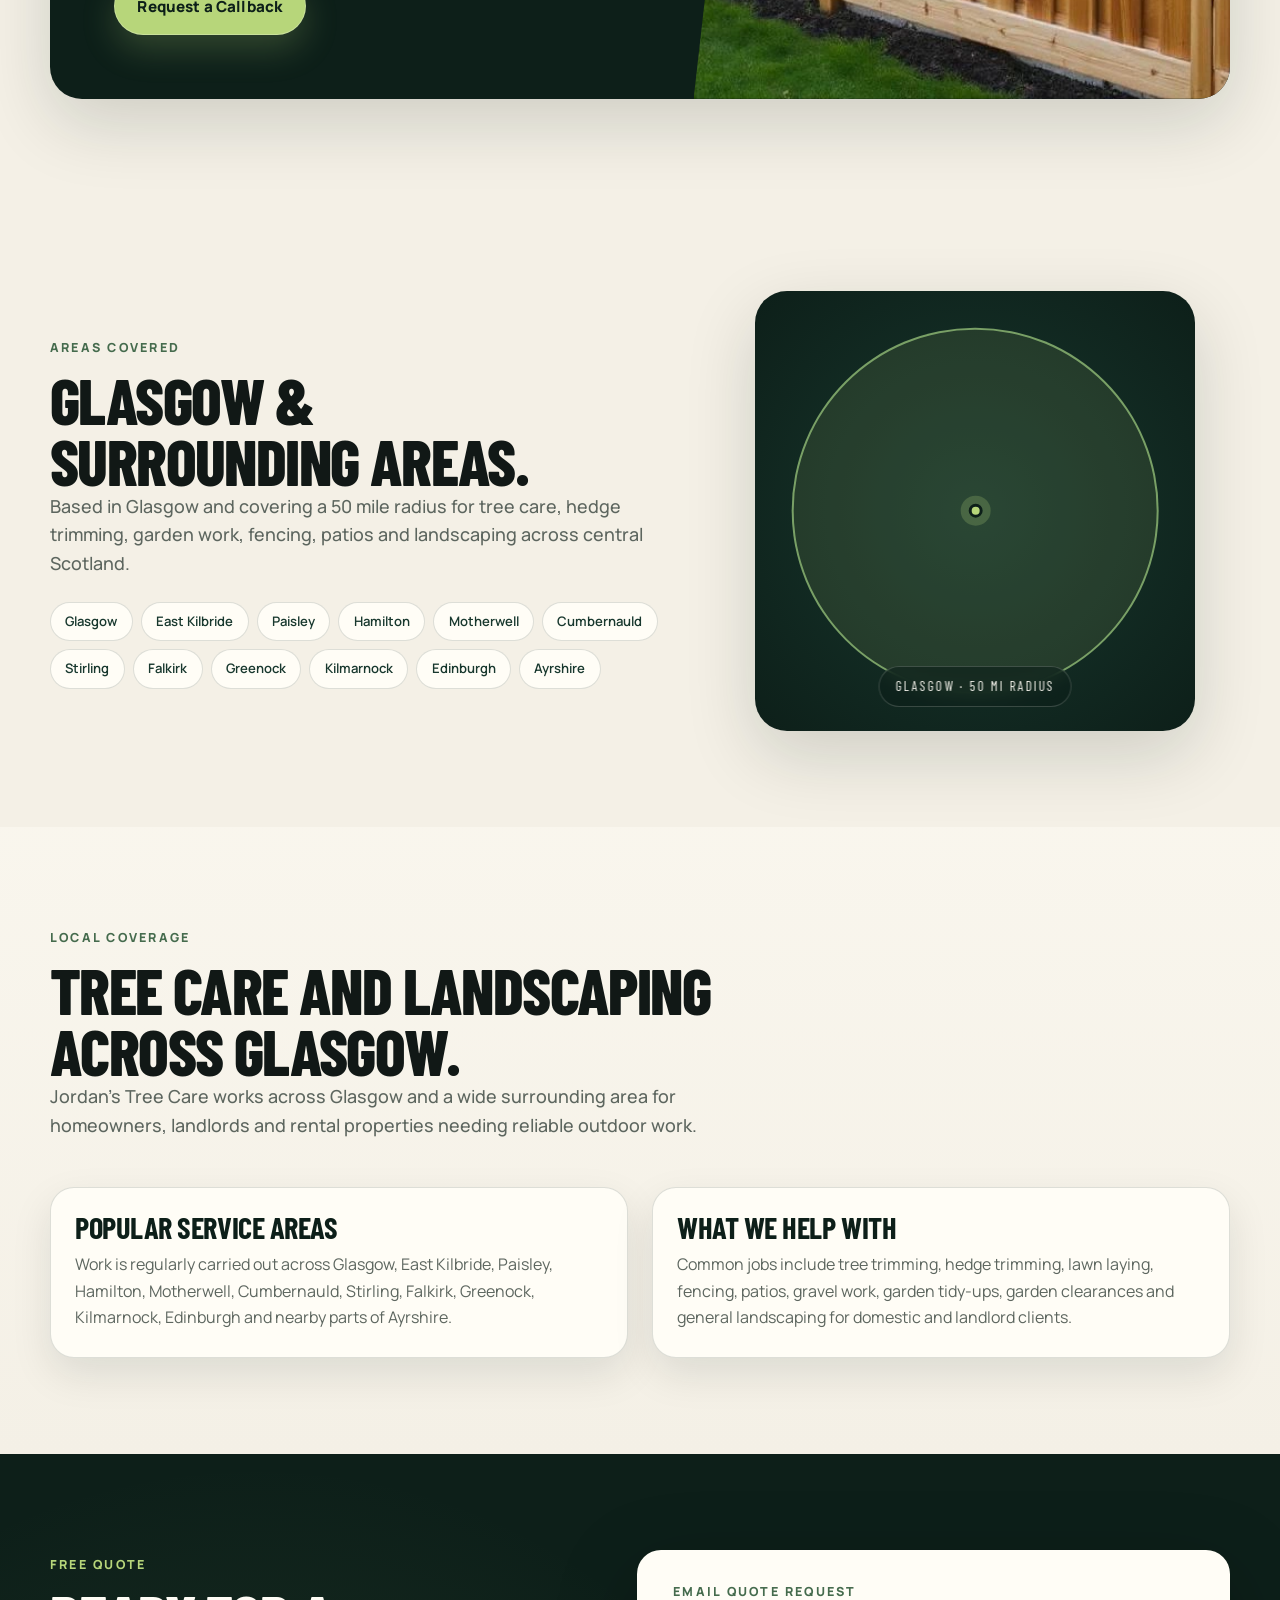
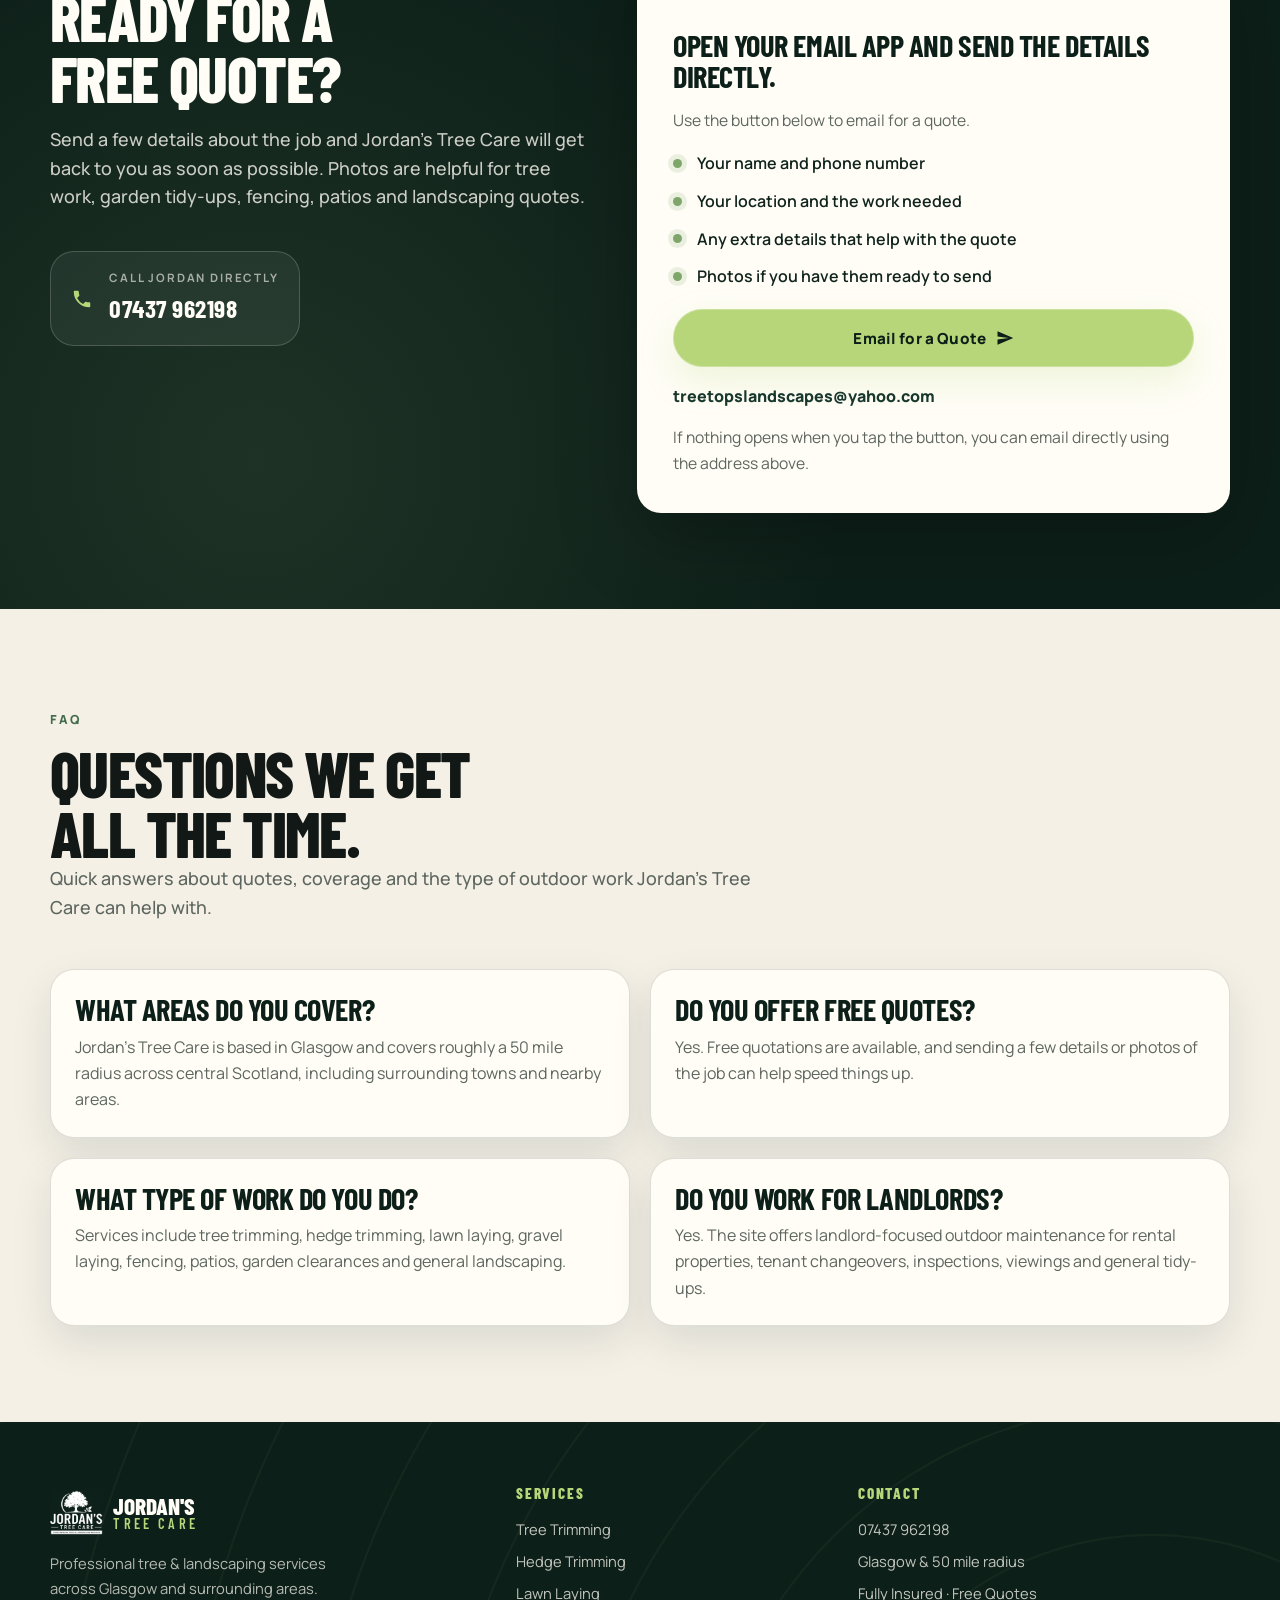
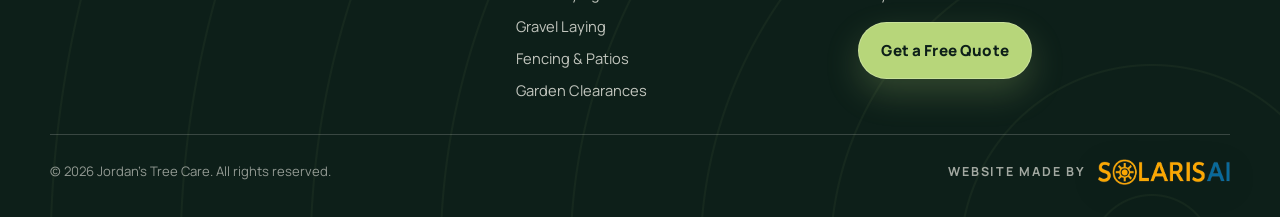
==== commit 3f22e86b: "Add files via upload" ====
--- a/index.html
+++ b/index.html
@@ -418,42 +418,26 @@
       </a>
     </div>
 
-    <form class="quote-form reveal" id="quoteForm" action="https://formsubmit.co/treetopslandscapes@yahoo.com" method="POST" novalidate>
-      <input type="hidden" name="_subject" value="New Website Enquiry">
-      <input type="hidden" name="_template" value="table">
-      <input type="hidden" name="_next" value="https://www.jordanstreecare.co.uk/thank-you.html">
-      <div class="field">
-        <label for="name">Name</label>
-        <input id="name" name="name" type="text" required autocomplete="name">
-      </div>
-      <div class="field-row">
-        <div class="field">
-          <label for="phone">Phone number</label>
-          <input id="phone" name="phone" type="tel" required autocomplete="tel">
-        </div>
-        <div class="field">
-          <label for="email">Email</label>
-          <input id="email" name="email" type="email" placeholder="e.g. jordansmith@email.com" required autocomplete="email">
-        </div>
-      </div>
-      <div class="field">
-        <label for="location">Location</label>
-        <input id="location" name="location" type="text" placeholder="e.g. Glasgow G12" required>
-      </div>
-      <div class="field">
-        <label for="service">Service needed</label>
-        <input id="service" name="service" type="text" placeholder="e.g. Hedge trimming and garden tidy-up..." required>
-      </div>
-      <div class="field">
-        <label for="message">Message</label>
-        <textarea id="message" name="message" rows="4" placeholder="Tell us a little about the job. Photos help us quote faster &mdash; please send them when you get our reply."></textarea>
-      </div>
-      <button type="submit" class="btn-primary btn-block">
-        Send Quote Request
+    <div class="quote-form quote-card reveal">
+      <span class="eyebrow">Email Quote Request</span>
+      <h3 class="quote-card-title">Open your email app and send the details directly.</h3>
+      <p class="quote-card-copy">Use the button below to email for a quote.</p>
+      <ul class="quote-list" aria-label="What to include in your email">
+        <li>Your name and phone number</li>
+        <li>Your location and the work needed</li>
+        <li>Any extra details that help with the quote</li>
+        <li>Photos if you have them ready to send</li>
+      </ul>
+      <a
+        href="mailto:treetopslandscapes@yahoo.com?subject=Quote%20Request%20from%20Jordan%27s%20Tree%20Care%20Website&body=Hi%2C%0D%0A%0D%0AName%3A%0D%0APhone%20number%3A%0D%0ALocation%3A%0D%0AService%20needed%3A%0D%0A%0D%0AMessage%3A%0D%0A"
+        class="btn-primary btn-block quote-email-btn"
+      >
+        Email for a Quote
         <svg viewBox="0 0 24 24" width="18" height="18" aria-hidden="true"><path fill="currentColor" d="M2 21l21-9L2 3v7l15 2-15 2z"/></svg>
-      </button>
-      <p class="form-note" id="formNote" role="status"></p>
-    </form>
+      </a>
+      <a href="mailto:treetopslandscapes@yahoo.com" class="quote-email-link">treetopslandscapes@yahoo.com</a>
+      <p class="quote-help">If nothing opens when you tap the button, you can email directly using the address above.</p>
+    </div>
   </div>
 </section>
 
--- a/styles.css
+++ b/styles.css
@@ -350,6 +350,53 @@
   box-shadow:var(--shadow-dark);
   display:grid;gap:1rem;
 }
+.quote-card{
+  align-content:start;
+}
+.quote-card-title{
+  color:var(--forest-950);
+  line-height:1.02;
+}
+.quote-card-copy,
+.quote-help{
+  margin:0;
+  color:var(--text-muted);
+  font-size:.98rem;
+}
+.quote-list{
+  display:grid;
+  gap:.7rem;
+  margin:0;
+}
+.quote-list li{
+  position:relative;
+  padding-left:1.5rem;
+  color:var(--forest-900);
+  font-weight:600;
+}
+.quote-list li::before{
+  content:"";
+  position:absolute;
+  left:0;
+  top:.55rem;
+  width:9px;
+  height:9px;
+  border-radius:50%;
+  background:var(--leaf-500);
+  box-shadow:0 0 0 5px rgba(127,166,106,.16);
+}
+.quote-email-btn{
+  margin-top:.25rem;
+}
+.quote-email-link{
+  width:fit-content;
+  font-weight:800;
+  color:var(--forest-800);
+  word-break:break-word;
+}
+.quote-email-link:hover{
+  color:var(--moss-600);
+}
 .field{display:flex;flex-direction:column;gap:.4rem}
 .field-row{display:grid;grid-template-columns:1fr 1fr;gap:1rem}
 @media(max-width:520px){.field-row{grid-template-columns:1fr}}
@@ -494,6 +541,21 @@
   .band-inner .btn-primary{width:100%}
   .landlords-text{padding:2rem 1.5rem}
   .landlords-img{min-height:220px}
+  .quote-grid > .reveal{
+    text-align:center;
+  }
+  .quote-grid .phone-cta{
+    margin-inline:auto;
+  }
+  .quote-card{text-align:center}
+  .quote-list li{padding-left:0}
+  .quote-list li::before{
+    position:static;
+    display:inline-block;
+    margin-right:.55rem;
+    vertical-align:middle;
+  }
+  .quote-email-link{width:100%}
   .footer-grid{gap:var(--space-5);padding-bottom:var(--space-5);text-align:center}
   .footer-grid > div{display:flex;flex-direction:column;align-items:center}
   .footer p{margin-inline:auto}
